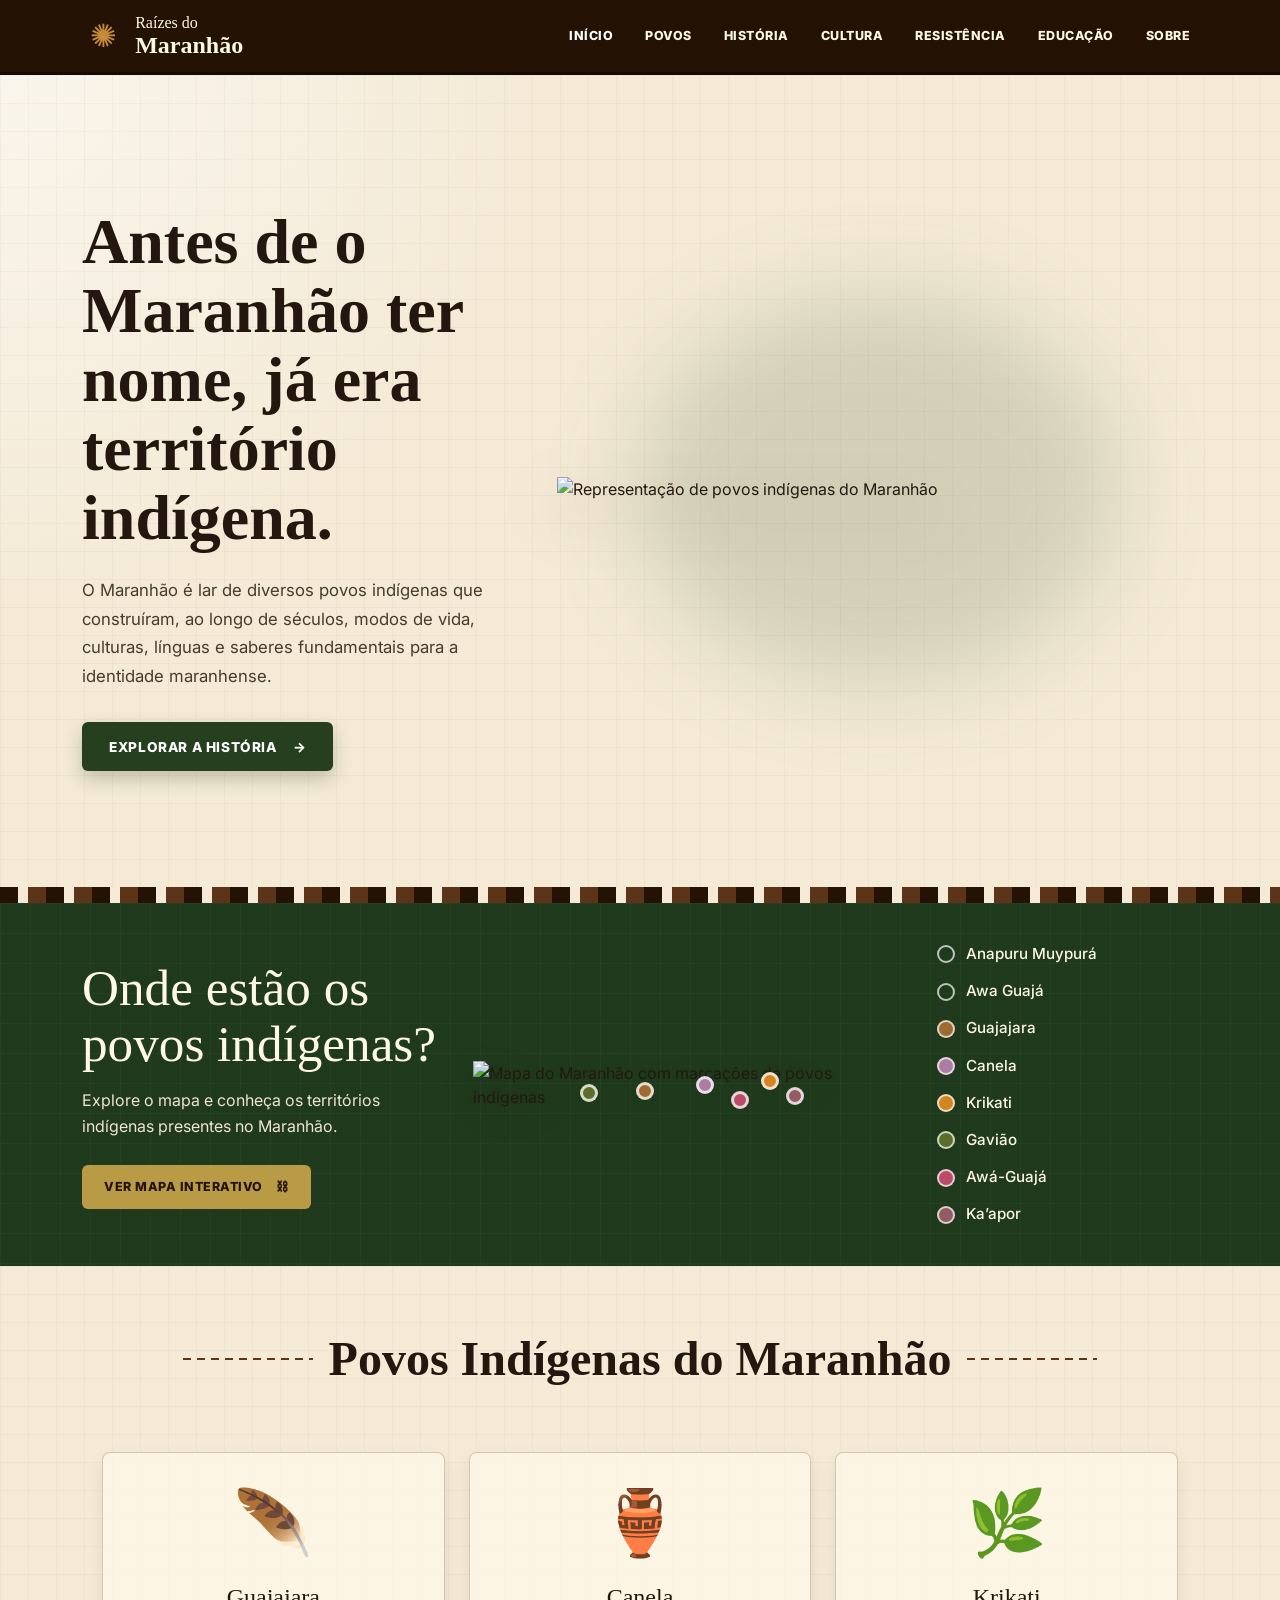
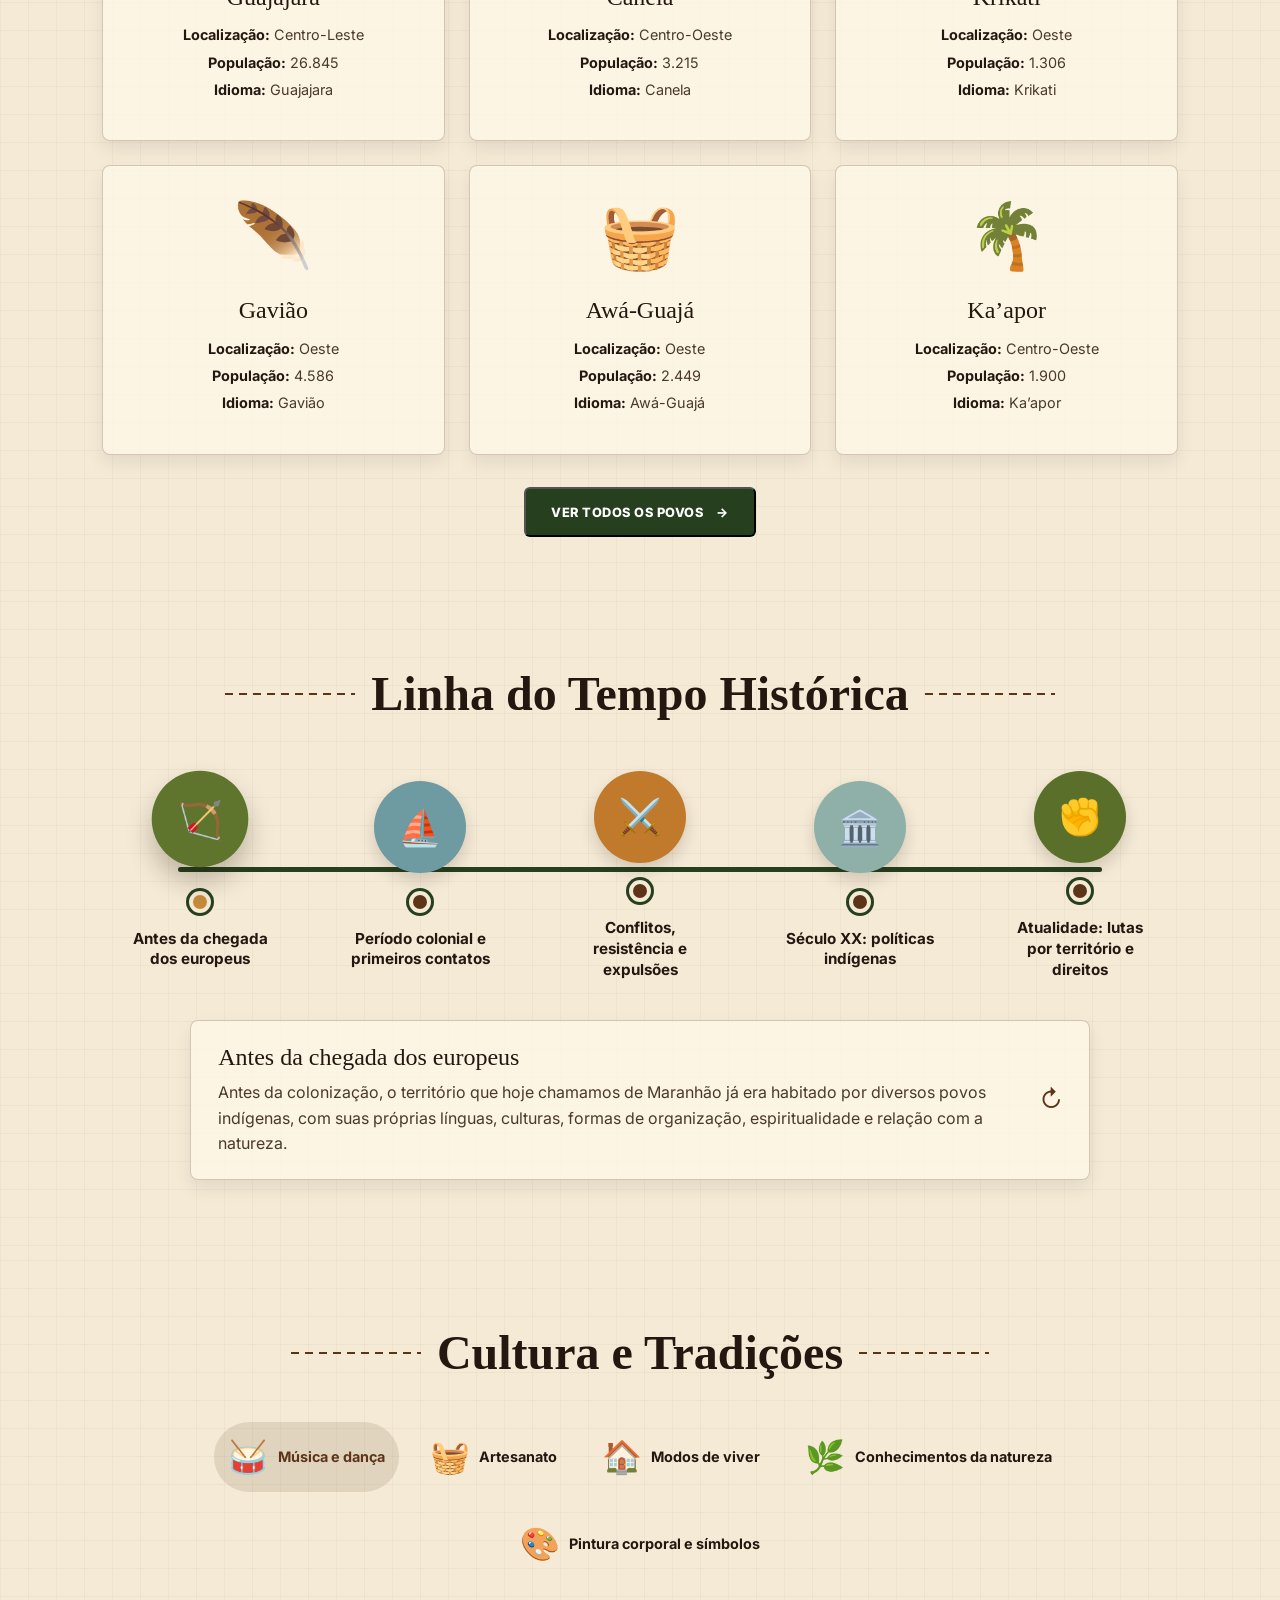
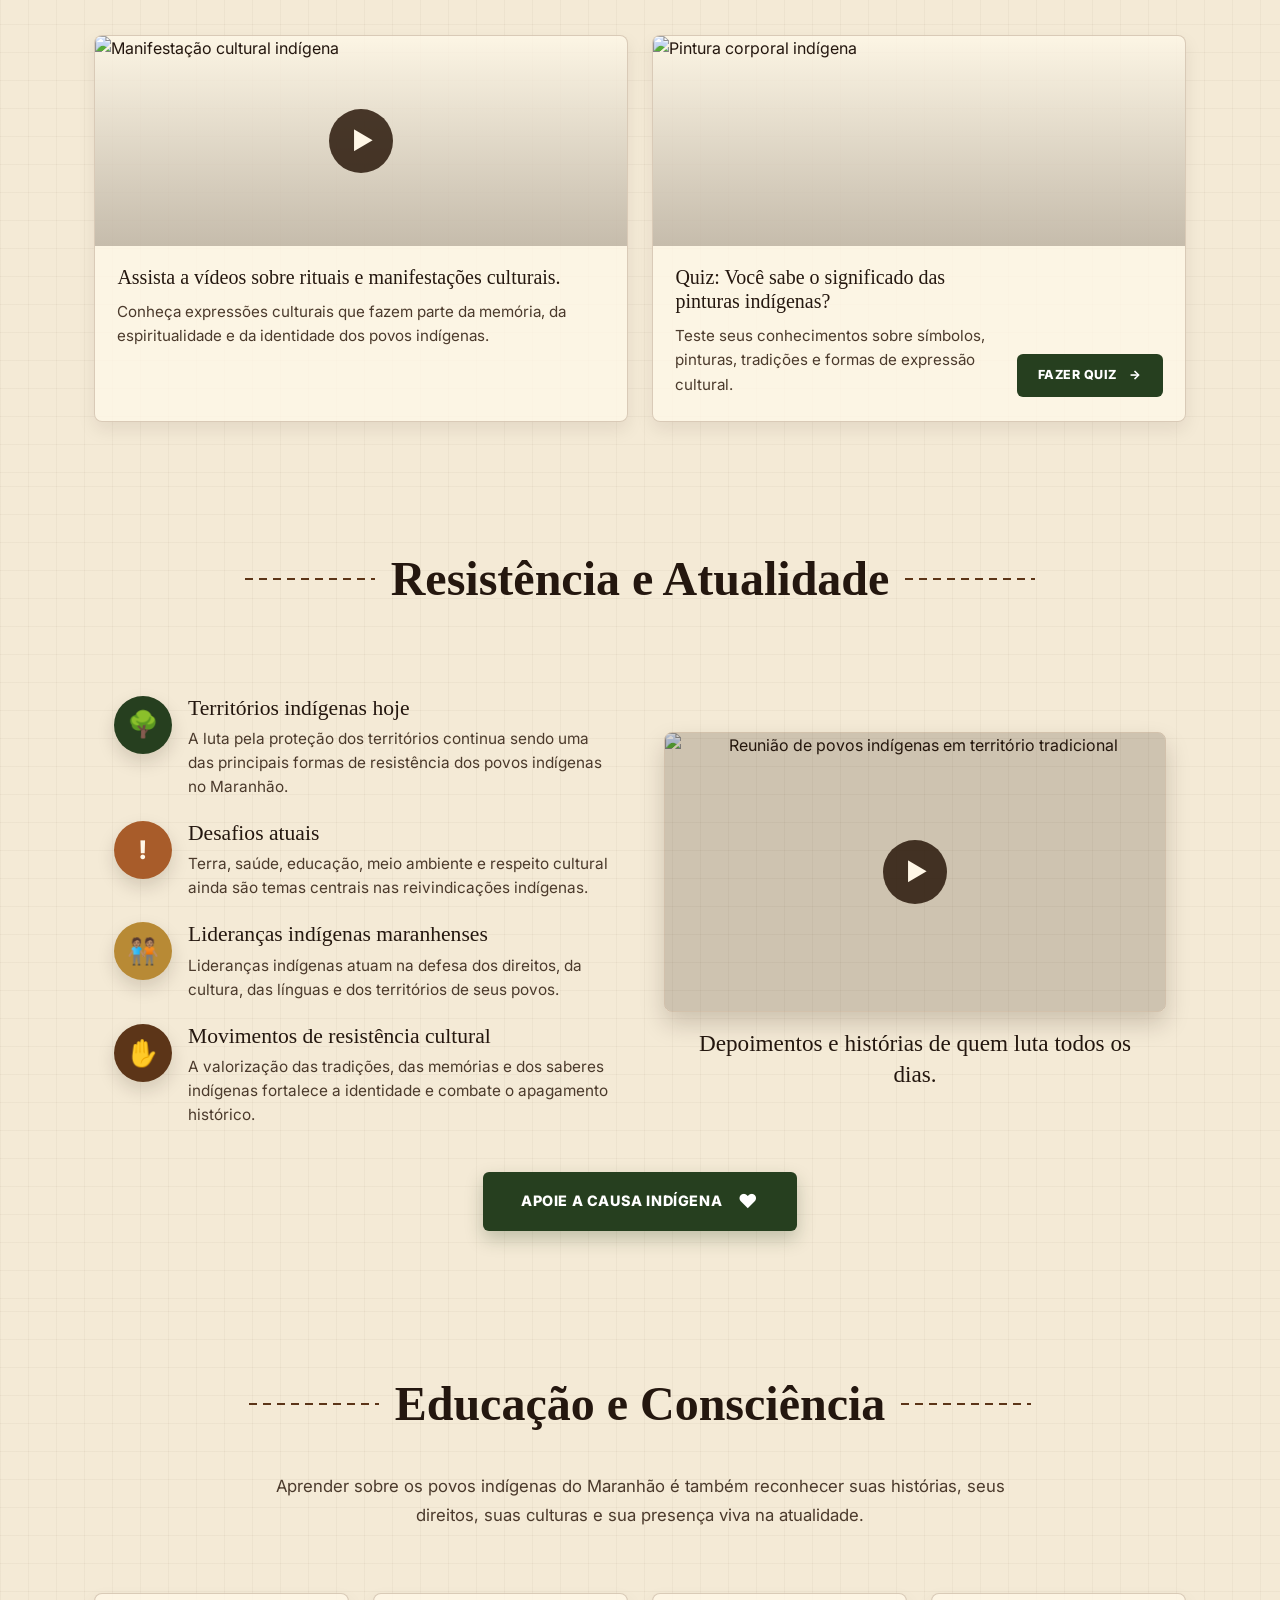
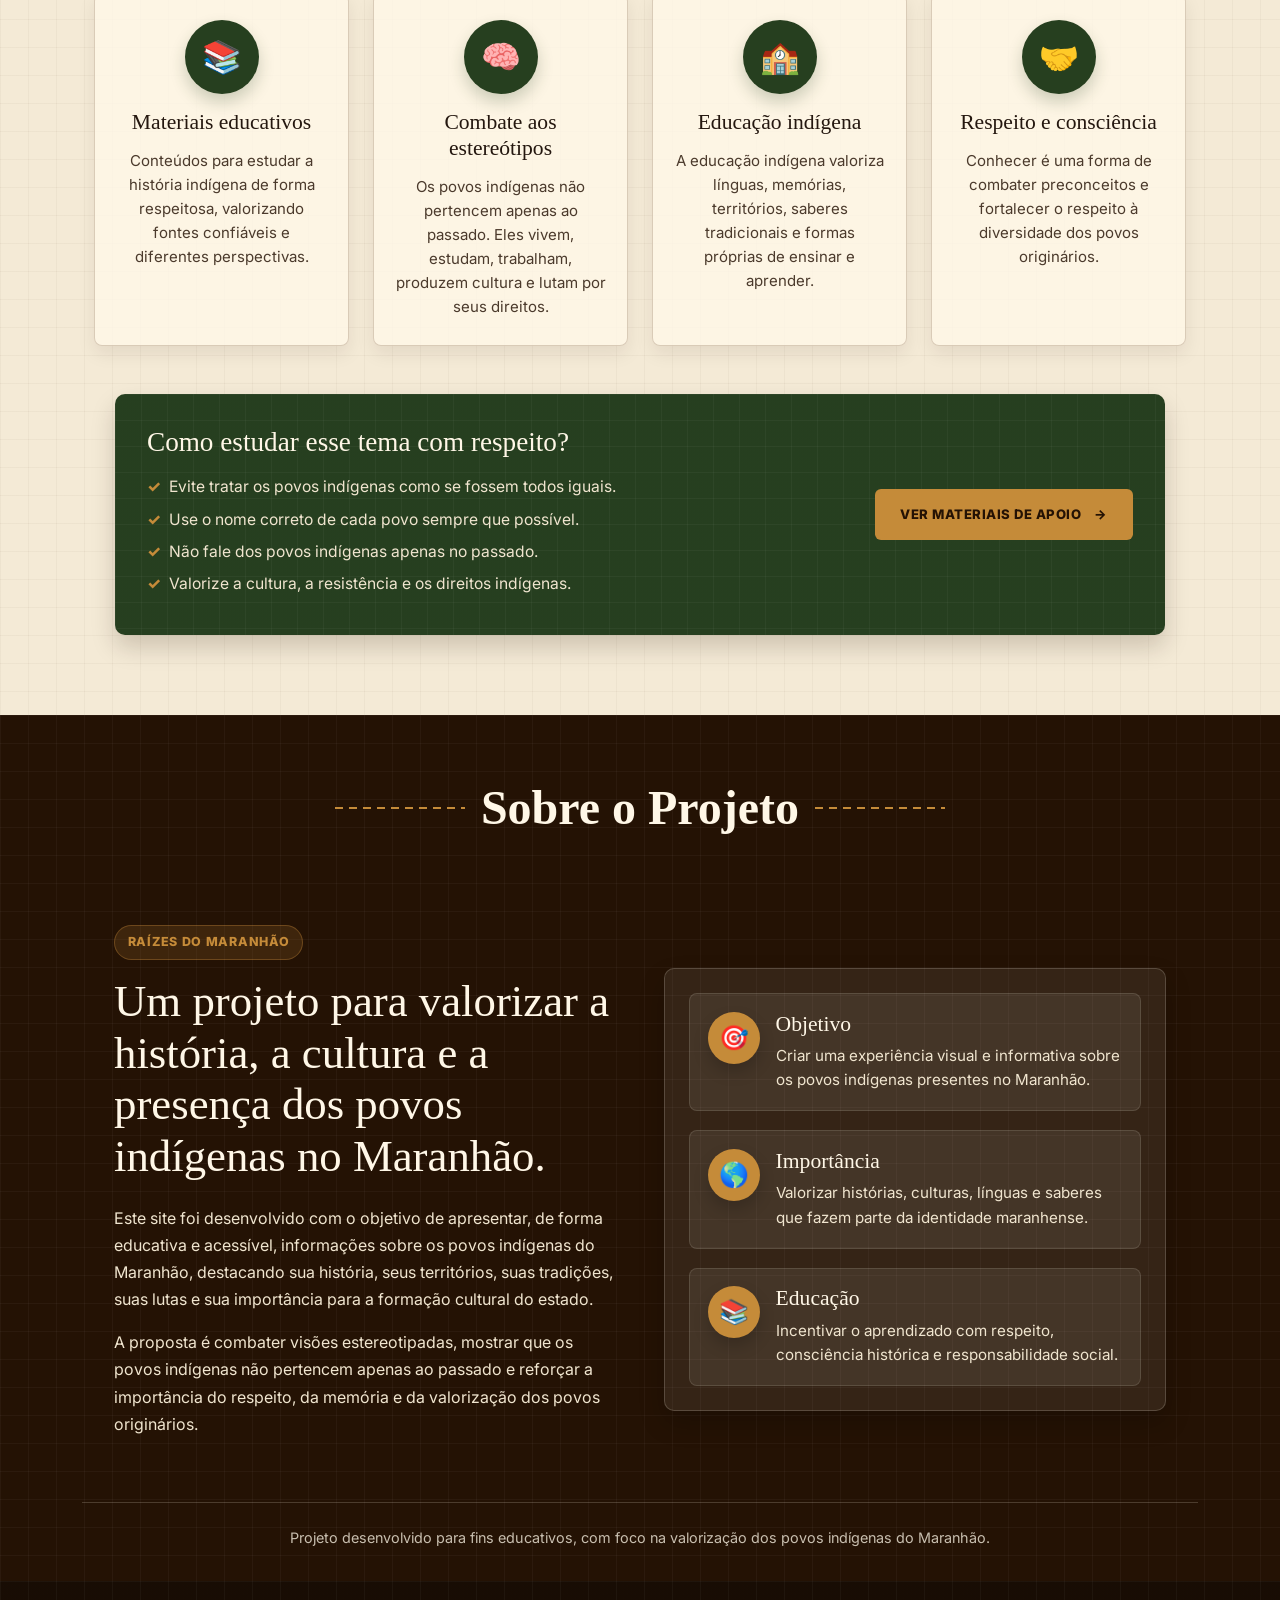
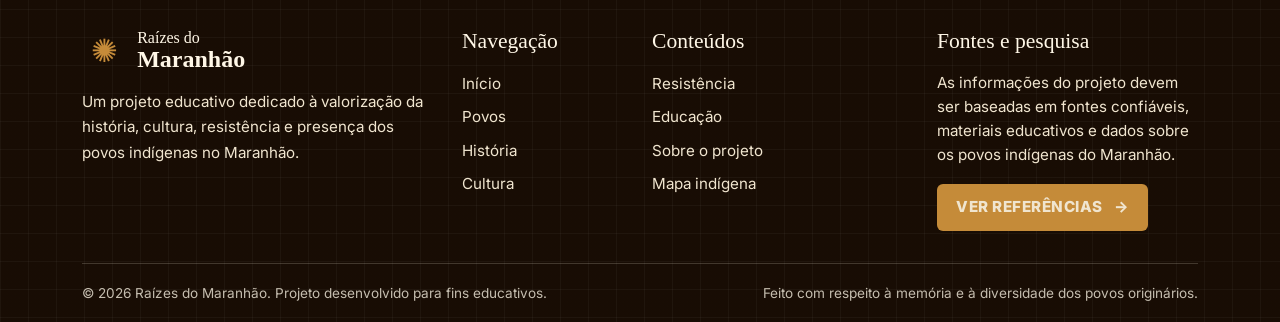
==== index.html @ 916612d3 "Reparo js" ====
<!DOCTYPE html>
<html lang="pt-br">
<head>
    <meta charset="UTF-8">
    <meta name="viewport" content="width=device-width, initial-scale=1.0">
    <title>Raízes do Maranhão</title>

    <!-- Bootstrap -->
    <link href="https://cdn.jsdelivr.net/npm/bootstrap@5.3.3/dist/css/bootstrap.min.css" rel="stylesheet">
    
    <!-- CSS principal -->
    <link rel="stylesheet" href="src/style/style.css">

    <!-- JavaScript -->
    <script type="module" src="src/script/script.js"  defer></script>
</head>
<body>

    <header class="header-site">
        <nav class="navbar navbar-expand-lg navbar-dark">
            <div class="container">

                <a class="navbar-brand logo-area" href="#">
                    <div class="logo-icon">✺</div>

                    <div class="logo-text">
                        <span>Raízes do</span>
                        <strong>Maranhão</strong>
                    </div>
                </a>

                <button 
                    class="navbar-toggler" 
                    type="button" 
                    data-bs-toggle="collapse" 
                    data-bs-target="#navbarNav"
                    aria-controls="navbarNav" 
                    aria-expanded="false" 
                    aria-label="Abrir menu"
                >
                    <span class="navbar-toggler-icon"></span>
                </button>

                <div class="collapse navbar-collapse" id="navbarNav">
                    <ul class="navbar-nav ms-auto gap-lg-3">
                        <li class="nav-item">
                            <a class="nav-link active" href="#">Início</a>
                        </li>

                        <li class="nav-item">
                            <a class="nav-link" href="#povos">Povos</a>
                        </li>

                        <li class="nav-item">
                            <a class="nav-link" href="#historia">História</a>
                        </li>

                        <li class="nav-item">
                            <a class="nav-link" href="#cultura">Cultura</a>
                        </li>

                        <li class="nav-item">
                            <a class="nav-link" href="#resistencia">Resistência</a>
                        </li>

                        <li class="nav-item">
                            <a class="nav-link" href="#educacao">Educação</a>
                        </li>

                        <li class="nav-item">
                            <a class="nav-link" href="#sobre">Sobre</a>
                        </li>
                    </ul>
                </div>
            </div>
        </nav>
    </header>

    <main class="main-inicial">
        <section class="hero">
            <div class="container">
                <div class="row align-items-center hero-content">

                    <div class="col-lg-5">
                        <div class="hero-text">
                            <h1>
                                Antes de o Maranhão ter nome,
                                já era território indígena.
                            </h1>

                            <p>
                                O Maranhão é lar de diversos povos indígenas que construíram,
                                ao longo de séculos, modos de vida, culturas, línguas e saberes
                                fundamentais para a identidade maranhense.
                            </p>

                            <a href="#" class="btn-main">
                                Explorar a história
                                <span>→</span>
                            </a>
                        </div>
                    </div>

                    <div class="col-lg-7">
                        <div class="hero-image">
                            <img src="src/assets/img/hero-indigenas.png" alt="Representação de povos indígenas do Maranhão">
                        </div>
                    </div>

                </div>
            </div>
        </section>
    </main>

    <section class="mapa-section">
    <div class="container">
        <div class="row align-items-center mapa-content">

            <div class="col-lg-4">
                <div class="mapa-text">
                    <h2>Onde estão os povos indígenas?</h2>

                    <p>
                        Explore o mapa e conheça os territórios indígenas
                        presentes no Maranhão.
                    </p>

                    <a href="#" class="btn-mapa">
                        Ver mapa interativo
                        <span>⛓</span>
                    </a>
                </div>
            </div>

            <div class="col-lg-5">
                <div class="mapa-area">

                    <img 
                        src="src/assets/images/DSC00362 (Large).JPG" 
                        alt="Mapa do Maranhão com marcações de povos indígenas"
                        class="mapa-img"
                    >

                    <button class="map-marker marker-guajajara" aria-label="Guajajara"></button>
                    <button class="map-marker marker-canela" aria-label="Canela"></button>
                    <button class="map-marker marker-krikati" aria-label="Krikati"></button>
                    <button class="map-marker marker-gaviao" aria-label="Gavião"></button>
                    <button class="map-marker marker-awa" aria-label="Awá-Guajá"></button>
                    <button class="map-marker marker-kaapor" aria-label="Ka'apor"></button>

                </div>
            </div>

            <div class="col-lg-3">
                <ul class="mapa-legenda">
                    <li>
                        <span class="legenda-cor muypura"></span>
                        Anapuru Muypurá
                    </li>

                    <li>
                        <span class="legenda-cor guaja"></span>
                        Awa Guajá
                    </li>

                    <li>
                        <span class="legenda-cor guajajara"></span>
                        Guajajara
                    </li>

                    <li>
                        <span class="legenda-cor canela"></span>
                        Canela
                    </li>

                    <li>
                        <span class="legenda-cor krikati"></span>
                        Krikati
                    </li>

                    <li>
                        <span class="legenda-cor gaviao"></span>
                        Gavião
                    </li>

                    <li>
                        <span class="legenda-cor awa"></span>
                        Awá-Guajá
                    </li>

                    <li>
                        <span class="legenda-cor kaapor"></span>
                        Ka’apor
                    </li>
                </ul>
            </div>

        </div>
    </div>
</section>
<section class="povos-section" id="povos">
    <div class="container">

        <div class="section-title">
            <span></span>
            <h2>Povos Indígenas do Maranhão</h2>
            <span></span>
        </div>

        <div class="row g-4 povos-grid">

            <div class="col-md-6 col-lg-4">
                <article class="povo-card">
                    <div class="povo-img">
                        🪶
                    </div>

                    <h3>Guajajara</h3>

                    <ul>
                        <li><strong>Localização:</strong> Centro-Leste</li>
                        <li><strong>População:</strong> 26.845</li>
                        <li><strong>Idioma:</strong> Guajajara</li>
                    </ul>
                </article>
            </div>

            <div class="col-md-6 col-lg-4">
                <article class="povo-card">
                    <div class="povo-img">
                        🏺
                    </div>

                    <h3>Canela</h3>

                    <ul>
                        <li><strong>Localização:</strong> Centro-Oeste</li>
                        <li><strong>População:</strong> 3.215</li>
                        <li><strong>Idioma:</strong> Canela</li>
                    </ul>
                </article>
            </div>

            <div class="col-md-6 col-lg-4">
                <article class="povo-card">
                    <div class="povo-img">
                        🌿
                    </div>

                    <h3>Krikati</h3>

                    <ul>
                        <li><strong>Localização:</strong> Oeste</li>
                        <li><strong>População:</strong> 1.306</li>
                        <li><strong>Idioma:</strong> Krikati</li>
                    </ul>
                </article>
            </div>

            <div class="col-md-6 col-lg-4">
                <article class="povo-card">
                    <div class="povo-img">
                        🪶
                    </div>

                    <h3>Gavião</h3>

                    <ul>
                        <li><strong>Localização:</strong> Oeste</li>
                        <li><strong>População:</strong> 4.586</li>
                        <li><strong>Idioma:</strong> Gavião</li>
                    </ul>
                </article>
            </div>

            <div class="col-md-6 col-lg-4">
                <article class="povo-card">
                    <div class="povo-img">
                        🧺
                    </div>

                    <h3>Awá-Guajá</h3>

                    <ul>
                        <li><strong>Localização:</strong> Oeste</li>
                        <li><strong>População:</strong> 2.449</li>
                        <li><strong>Idioma:</strong> Awá-Guajá</li>
                    </ul>
                </article>
            </div>

            <div class="col-md-6 col-lg-4">
                <article class="povo-card">
                    <div class="povo-img">
                        🌴
                    </div>

                    <h3>Ka’apor</h3>

                    <ul>
                        <li><strong>Localização:</strong> Centro-Oeste</li>
                        <li><strong>População:</strong> 1.900</li>
                        <li><strong>Idioma:</strong> Ka’apor</li>
                    </ul>
                </article>
            </div>
            <!-- Serão ativados atravez de um botão -->
            <div class="col-md-6 col-lg-4 ativacao">
                <article class="povo-card">
                    <div class="povo-img">
                        🌴
                    </div>

                    <h3>Ka’apor</h3>

                    <ul>
                        <li><strong>Localização:</strong> Centro-Oeste</li>
                        <li><strong>População:</strong> 1.900</li>
                        <li><strong>Idioma:</strong> Ka’apor</li>
                    </ul>
                </article>
            </div>
            <div class="col-md-6 col-lg-4 ativacao">
                <article class="povo-card">
                    <div class="povo-img">
                        🌴
                    </div>

                    <h3>Ka’apor</h3>

                    <ul>
                        <li><strong>Localização:</strong> Centro-Oeste</li>
                        <li><strong>População:</strong> 1.900</li>
                        <li><strong>Idioma:</strong> Ka’apor</li>
                    </ul>
                </article>
            </div>
            <div class="col-md-6 col-lg-4 ativacao">
                <article class="povo-card">
                    <div class="povo-img">
                        🌴
                    </div>

                    <h3>Ka’apor</h3>

                    <ul>
                        <li><strong>Localização:</strong> Centro-Oeste</li>
                        <li><strong>População:</strong> 1.900</li>
                        <li><strong>Idioma:</strong> Ka’apor</li>
                    </ul>
                </article>
            </div>
            <div class="col-md-6 col-lg-4 ativacao">
                <article class="povo-card">
                    <div class="povo-img">
                        🌴
                    </div>

                    <h3>Ka’apor</h3>

                    <ul>
                        <li><strong>Localização:</strong> Centro-Oeste</li>
                        <li><strong>População:</strong> 1.900</li>
                        <li><strong>Idioma:</strong> Ka’apor</li>
                    </ul>
                </article>
            </div>
            <div class="col-md-6 col-lg-4 ativacao">
                <article class="povo-card">
                    <div class="povo-img">
                        🌴
                    </div>

                    <h3>Ka’apor</h3>

                    <ul>
                        <li><strong>Localização:</strong> Centro-Oeste</li>
                        <li><strong>População:</strong> 1.900</li>
                        <li><strong>Idioma:</strong> Ka’apor</li>
                    </ul>
                </article>
            </div>
            <div class="col-md-6 col-lg-4 ativacao">
                <article class="povo-card">
                    <div class="povo-img">
                        🌴
                    </div>

                    <h3>Ka’apor</h3>

                    <ul>
                        <li><strong>Localização:</strong> Centro-Oeste</li>
                        <li><strong>População:</strong> 1.900</li>
                        <li><strong>Idioma:</strong> Ka’apor</li>
                    </ul>
                </article>
            </div>
            <div class="col-md-6 col-lg-4 ativacao">
                <article class="povo-card">
                    <div class="povo-img">
                        🌴
                    </div>

                    <h3>Ka’apor</h3>

                    <ul>
                        <li><strong>Localização:</strong> Centro-Oeste</li>
                        <li><strong>População:</strong> 1.900</li>
                        <li><strong>Idioma:</strong> Ka’apor</li>
                    </ul>
                </article>
            </div>

        </div>

        <div class="povos-button-area">
            <button type="submit" class="btn-ver-povos" id="btn-viewAll">
                <span id="btn_text">Ver todos os povos</span>
                <span>→</span>
            </button>
        </div>

    </div>
</section>
<section class="timeline-section" id="historia">
    <div class="container">

        <div class="section-title">
            <span></span>
            <h2>Linha do Tempo Histórica</h2>
            <span></span>
        </div>

        <div class="timeline">

            <button 
                class="timeline-item active"
                data-title="Antes da chegada dos europeus"
                data-text="Antes da colonização, o território que hoje chamamos de Maranhão já era habitado por diversos povos indígenas, com suas próprias línguas, culturas, formas de organização, espiritualidade e relação com a natureza."
            >
                <div class="timeline-icon">🏹</div>
                <div class="timeline-point"></div>
                <p>Antes da chegada dos europeus</p>
            </button>

            <button 
                class="timeline-item"
                data-title="Período colonial e primeiros contatos"
                data-text="Com a chegada dos europeus, os povos indígenas passaram a enfrentar conflitos, exploração, tentativas de catequização e mudanças forçadas em seus modos de vida."
            >
                <div class="timeline-icon">⛵</div>
                <div class="timeline-point"></div>
                <p>Período colonial e primeiros contatos</p>
            </button>

            <button 
                class="timeline-item"
                data-title="Conflitos, resistência e expulsões"
                data-text="Durante o avanço da colonização, muitos povos indígenas resistiram à perda de seus territórios, à violência e às tentativas de apagamento cultural."
            >
                <div class="timeline-icon">⚔️</div>
                <div class="timeline-point"></div>
                <p>Conflitos, resistência e expulsões</p>
            </button>

            <button 
                class="timeline-item"
                data-title="Século XX: políticas indígenas"
                data-text="No século XX, surgiram políticas voltadas aos povos indígenas, mas muitas delas ainda tinham uma visão de controle e integração forçada, sem respeitar totalmente a autonomia indígena."
            >
                <div class="timeline-icon">🏛️</div>
                <div class="timeline-point"></div>
                <p>Século XX: políticas indígenas</p>
            </button>

            <button 
                class="timeline-item"
                data-title="Atualidade: lutas por território e direitos"
                data-text="Atualmente, os povos indígenas do Maranhão continuam lutando pela demarcação de terras, preservação de suas culturas, proteção ambiental, educação diferenciada e respeito aos seus direitos."
            >
                <div class="timeline-icon">✊</div>
                <div class="timeline-point"></div>
                <p>Atualidade: lutas por território e direitos</p>
            </button>

        </div>

        <div class="timeline-info">
            <div>
                <h3 id="timelineTitle">Antes da chegada dos europeus</h3>
                <p id="timelineText">
                    Antes da colonização, o território que hoje chamamos de Maranhão já era habitado por diversos povos indígenas, com suas próprias línguas, culturas, formas de organização, espiritualidade e relação com a natureza.
                </p>
            </div>

            <span class="timeline-refresh">↻</span>
        </div>

    </div>
</section>
<section class="cultura-section" id="cultura">
    <div class="container">

        <div class="section-title">
            <span></span>
            <h2>Cultura e Tradições</h2>
            <span></span>
        </div>

        <div class="cultura-menu">

            <button class="cultura-item active">
                <span>🥁</span>
                Música e dança
            </button>

            <button class="cultura-item">
                <span>🧺</span>
                Artesanato
            </button>

            <button class="cultura-item">
                <span>🏠</span>
                Modos de viver
            </button>

            <button class="cultura-item">
                <span>🌿</span>
                Conhecimentos da natureza
            </button>

            <button class="cultura-item">
                <span>🎨</span>
                Pintura corporal e símbolos
            </button>

        </div>

        <div class="row g-4 cultura-content">

            <div class="col-lg-6">
                <article class="cultura-card cultura-video-card">

                    <div class="cultura-img">
                        <img src="src/assets/img/cultura-danca.jpg" alt="Manifestação cultural indígena">

                        <button class="play-button" aria-label="Assistir vídeo">
                            ▶
                        </button>
                    </div>

                    <div class="cultura-card-text">
                        <h3>Assista a vídeos sobre rituais e manifestações culturais.</h3>

                        <p>
                            Conheça expressões culturais que fazem parte da memória,
                            da espiritualidade e da identidade dos povos indígenas.
                        </p>
                    </div>

                </article>
            </div>

            <div class="col-lg-6">
                <article class="cultura-card quiz-card">

                    <div class="cultura-img">
                        <img src="src/assets/img/pintura-corporal.jpg" alt="Pintura corporal indígena">
                    </div>

                    <div class="quiz-content">
                        <div>
                            <h3>Quiz: Você sabe o significado das pinturas indígenas?</h3>

                            <p>
                                Teste seus conhecimentos sobre símbolos, pinturas,
                                tradições e formas de expressão cultural.
                            </p>
                        </div>

                        <a href="#" class="btn-quiz">
                            Fazer quiz
                            <span>→</span>
                        </a>
                    </div>

                </article>
            </div>

        </div>

    </div>
</section>
<section class="resistencia-section" id="resistencia">
    <div class="container">

        <div class="section-title">
            <span></span>
            <h2>Resistência e Atualidade</h2>
            <span></span>
        </div>

        <div class="row align-items-center g-5 resistencia-content">

            <div class="col-lg-6">
                <div class="resistencia-lista">

                    <article class="resistencia-item">
                        <div class="resistencia-icon verde">
                            🌳
                        </div>

                        <div>
                            <h3>Territórios indígenas hoje</h3>
                            <p>
                                A luta pela proteção dos territórios continua sendo uma das principais
                                formas de resistência dos povos indígenas no Maranhão.
                            </p>
                        </div>
                    </article>

                    <article class="resistencia-item">
                        <div class="resistencia-icon laranja">
                            !
                        </div>

                        <div>
                            <h3>Desafios atuais</h3>
                            <p>
                                Terra, saúde, educação, meio ambiente e respeito cultural ainda são
                                temas centrais nas reivindicações indígenas.
                            </p>
                        </div>
                    </article>

                    <article class="resistencia-item">
                        <div class="resistencia-icon dourado">
                            🧑🏽‍🤝‍🧑🏽
                        </div>

                        <div>
                            <h3>Lideranças indígenas maranhenses</h3>
                            <p>
                                Lideranças indígenas atuam na defesa dos direitos, da cultura,
                                das línguas e dos territórios de seus povos.
                            </p>
                        </div>
                    </article>

                    <article class="resistencia-item">
                        <div class="resistencia-icon marrom">
                            ✋
                        </div>

                        <div>
                            <h3>Movimentos de resistência cultural</h3>
                            <p>
                                A valorização das tradições, das memórias e dos saberes indígenas
                                fortalece a identidade e combate o apagamento histórico.
                            </p>
                        </div>
                    </article>

                </div>
            </div>

            <div class="col-lg-6">
                <div class="resistencia-video">

                    <div class="resistencia-img">
                        <img 
                            src="src/assets/img/resistencia-indigena.jpg" 
                            alt="Reunião de povos indígenas em território tradicional"
                        >

                        <button class="play-button resistencia-play" aria-label="Assistir depoimento">
                            ▶
                        </button>
                    </div>

                    <h3>
                        Depoimentos e histórias de quem luta todos os dias.
                    </h3>

                </div>
            </div>

        </div>

        <div class="resistencia-button-area">
            <a href="#" class="btn-apoio">
                Apoie a causa indígena
                <span>♥</span>
            </a>
        </div>

    </div>
</section>
<section class="educacao-section" id="educacao">
    <div class="container">

        <div class="section-title">
            <span></span>
            <h2>Educação e Consciência</h2>
            <span></span>
        </div>

        <div class="educacao-intro">
            <p>
                Aprender sobre os povos indígenas do Maranhão é também reconhecer
                suas histórias, seus direitos, suas culturas e sua presença viva na atualidade.
            </p>
        </div>

        <div class="row g-4 educacao-grid">

            <div class="col-md-6 col-lg-3">
                <article class="educacao-card">
                    <div class="educacao-icon">
                        📚
                    </div>

                    <h3>Materiais educativos</h3>

                    <p>
                        Conteúdos para estudar a história indígena de forma respeitosa,
                        valorizando fontes confiáveis e diferentes perspectivas.
                    </p>
                </article>
            </div>

            <div class="col-md-6 col-lg-3">
                <article class="educacao-card">
                    <div class="educacao-icon">
                        🧠
                    </div>

                    <h3>Combate aos estereótipos</h3>

                    <p>
                        Os povos indígenas não pertencem apenas ao passado. Eles vivem,
                        estudam, trabalham, produzem cultura e lutam por seus direitos.
                    </p>
                </article>
            </div>

            <div class="col-md-6 col-lg-3">
                <article class="educacao-card">
                    <div class="educacao-icon">
                        🏫
                    </div>

                    <h3>Educação indígena</h3>

                    <p>
                        A educação indígena valoriza línguas, memórias, territórios,
                        saberes tradicionais e formas próprias de ensinar e aprender.
                    </p>
                </article>
            </div>

            <div class="col-md-6 col-lg-3">
                <article class="educacao-card">
                    <div class="educacao-icon">
                        🤝
                    </div>

                    <h3>Respeito e consciência</h3>

                    <p>
                        Conhecer é uma forma de combater preconceitos e fortalecer
                        o respeito à diversidade dos povos originários.
                    </p>
                </article>
            </div>

        </div>

        <div class="educacao-box">

            <div class="educacao-box-text">
                <h3>Como estudar esse tema com respeito?</h3>

                <ul>
                    <li>Evite tratar os povos indígenas como se fossem todos iguais.</li>
                    <li>Use o nome correto de cada povo sempre que possível.</li>
                    <li>Não fale dos povos indígenas apenas no passado.</li>
                    <li>Valorize a cultura, a resistência e os direitos indígenas.</li>
                </ul>
            </div>

            <div class="educacao-box-action">
                <a href="#" class="btn-educacao">
                    Ver materiais de apoio
                    <span>→</span>
                </a>
            </div>

        </div>

    </div>
</section>
<section class="sobre-section" id="sobre">
    <div class="container">

        <div class="section-title">
            <span></span>
            <h2>Sobre o Projeto</h2>
            <span></span>
        </div>

        <div class="row align-items-center g-5 sobre-content">

            <div class="col-lg-6">
                <div class="sobre-text">
                    <span class="sobre-tag">Raízes do Maranhão</span>

                    <h3>
                        Um projeto para valorizar a história, a cultura e a presença
                        dos povos indígenas no Maranhão.
                    </h3>

                    <p>
                        Este site foi desenvolvido com o objetivo de apresentar, de forma
                        educativa e acessível, informações sobre os povos indígenas do Maranhão,
                        destacando sua história, seus territórios, suas tradições, suas lutas
                        e sua importância para a formação cultural do estado.
                    </p>

                    <p>
                        A proposta é combater visões estereotipadas, mostrar que os povos
                        indígenas não pertencem apenas ao passado e reforçar a importância
                        do respeito, da memória e da valorização dos povos originários.
                    </p>
                </div>
            </div>

            <div class="col-lg-6">
                <div class="sobre-box">

                    <article class="sobre-item">
                        <div class="sobre-icon">🎯</div>

                        <div>
                            <h4>Objetivo</h4>
                            <p>
                                Criar uma experiência visual e informativa sobre os povos
                                indígenas presentes no Maranhão.
                            </p>
                        </div>
                    </article>

                    <article class="sobre-item">
                        <div class="sobre-icon">🌎</div>

                        <div>
                            <h4>Importância</h4>
                            <p>
                                Valorizar histórias, culturas, línguas e saberes que fazem parte
                                da identidade maranhense.
                            </p>
                        </div>
                    </article>

                    <article class="sobre-item">
                        <div class="sobre-icon">📚</div>

                        <div>
                            <h4>Educação</h4>
                            <p>
                                Incentivar o aprendizado com respeito, consciência histórica
                                e responsabilidade social.
                            </p>
                        </div>
                    </article>

                </div>
            </div>

        </div>

        <div class="sobre-creditos">
            <p>
                Projeto desenvolvido para fins educativos, com foco na valorização dos povos
                indígenas do Maranhão.
            </p>
        </div>

    </div>
</section>
<footer class="footer-site">
    <div class="container">

        <div class="row g-4 footer-content">

            <div class="col-lg-4 col-md-6">
                <div class="footer-brand">
                    <a href="#" class="footer-logo">
                        <div class="footer-logo-icon">✺</div>

                        <div class="footer-logo-text">
                            <span>Raízes do</span>
                            <strong>Maranhão</strong>
                        </div>
                    </a>

                    <p>
                        Um projeto educativo dedicado à valorização da história,
                        cultura, resistência e presença dos povos indígenas no Maranhão.
                    </p>
                </div>
            </div>

            <div class="col-lg-2 col-md-6">
                <div class="footer-links">
                    <h3>Navegação</h3>

                    <ul>
                        <li><a href="#">Início</a></li>
                        <li><a href="#povos">Povos</a></li>
                        <li><a href="#historia">História</a></li>
                        <li><a href="#cultura">Cultura</a></li>
                    </ul>
                </div>
            </div>

            <div class="col-lg-3 col-md-6">
                <div class="footer-links">
                    <h3>Conteúdos</h3>

                    <ul>
                        <li><a href="#resistencia">Resistência</a></li>
                        <li><a href="#educacao">Educação</a></li>
                        <li><a href="#sobre">Sobre o projeto</a></li>
                        <li><a href="#">Mapa indígena</a></li>
                    </ul>
                </div>
            </div>

            <div class="col-lg-3 col-md-6">
                <div class="footer-links">
                    <h3>Fontes e pesquisa</h3>

                    <p>
                        As informações do projeto devem ser baseadas em fontes confiáveis,
                        materiais educativos e dados sobre os povos indígenas do Maranhão.
                    </p>

                    <a href="#" class="footer-button">
                        Ver referências
                        <span>→</span>
                    </a>
                </div>
            </div>

        </div>

        <div class="footer-bottom">
            <p>
                © 2026 Raízes do Maranhão. Projeto desenvolvido para fins educativos.
            </p>

            <p>
                Feito com respeito à memória e à diversidade dos povos originários.
            </p>
        </div>

    </div>
</footer>
    <!-- Bootstrap JS -->
    <script src="https://cdn.jsdelivr.net/npm/bootstrap@5.3.3/dist/js/bootstrap.bundle.min.js"></script>

</body>
</html>
---- src/style/style.css ----
@import url("./layout/global.css");
@import url("./layout/header.css");
@import url("./layout/main.css");
@import url("./layout/mapa.css");
@import url("./layout/povos.css");
@import url("./layout/timeline.css");
@import url("./layout/cultura.css");
@import url("./layout/resistencia.css");
@import url("./layout/educacao.css");
@import url("./layout/sobre.css");
@import url("./layout/footer.css");
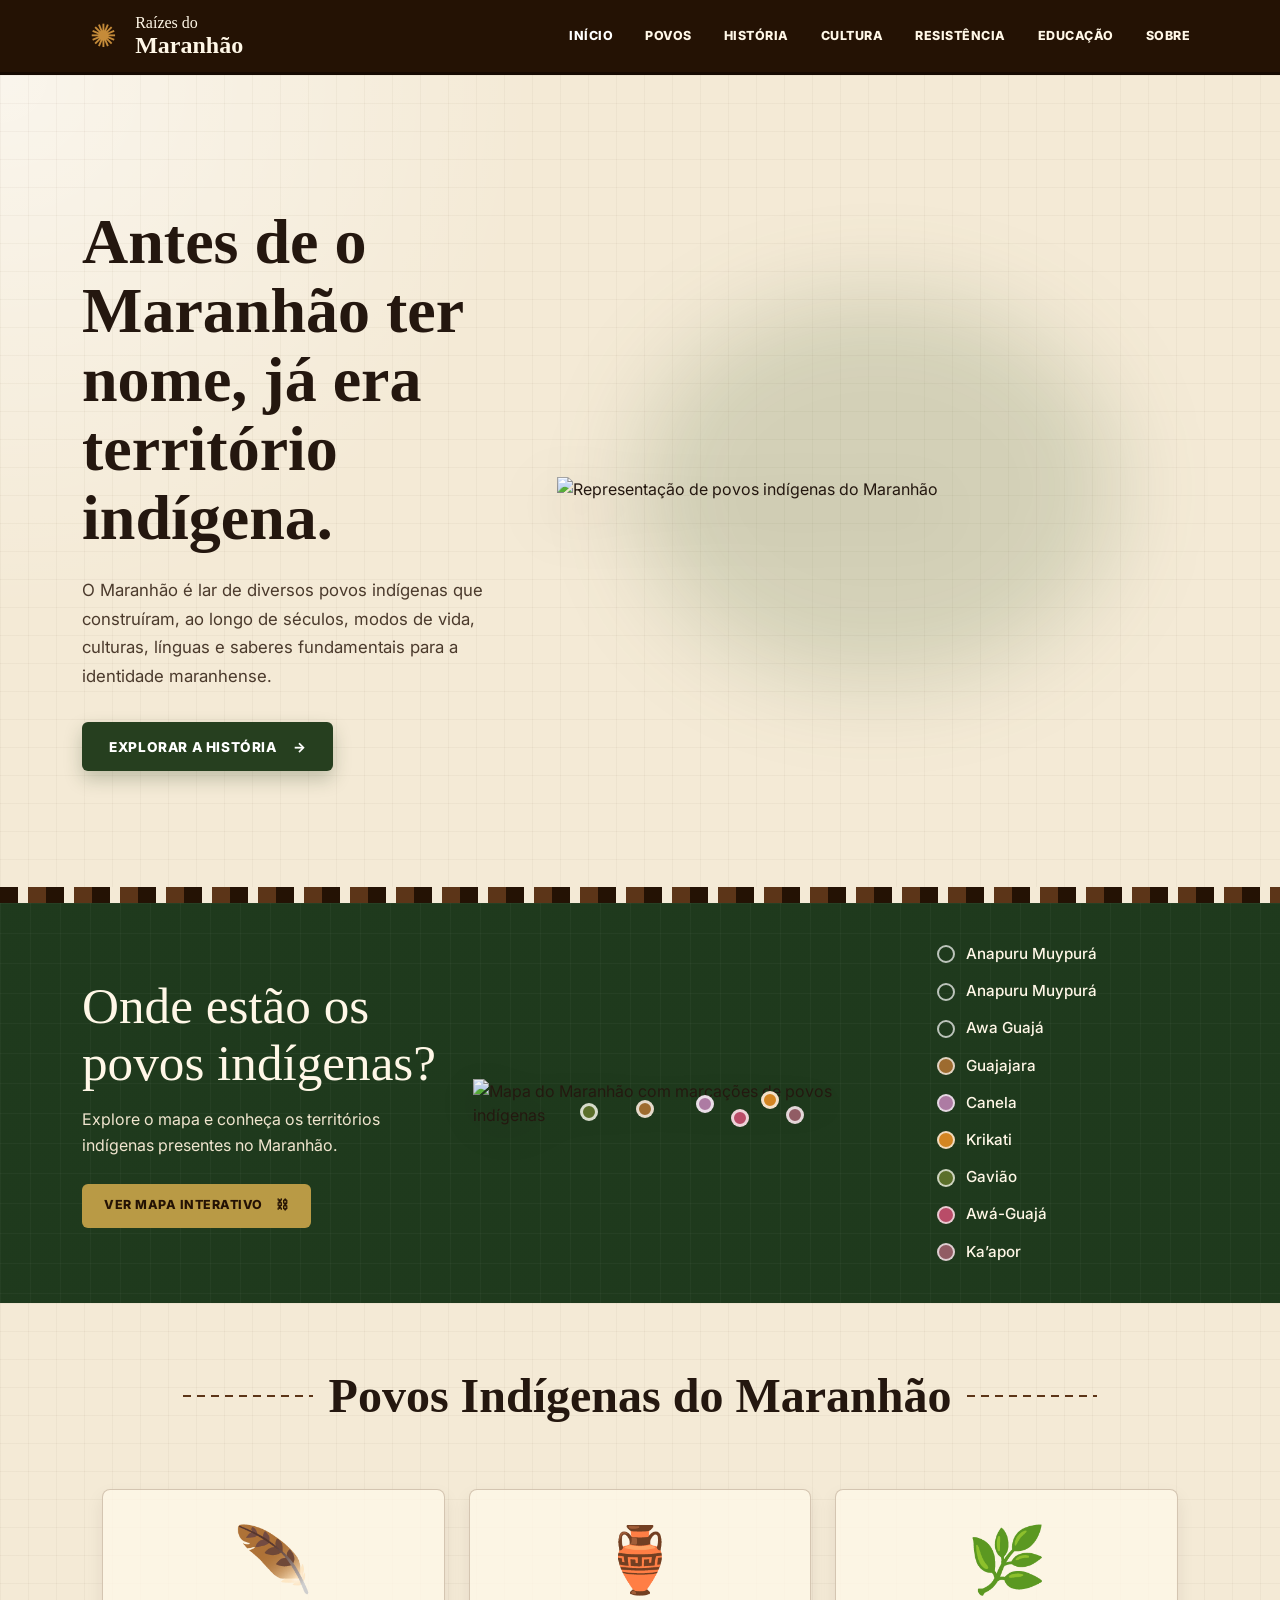
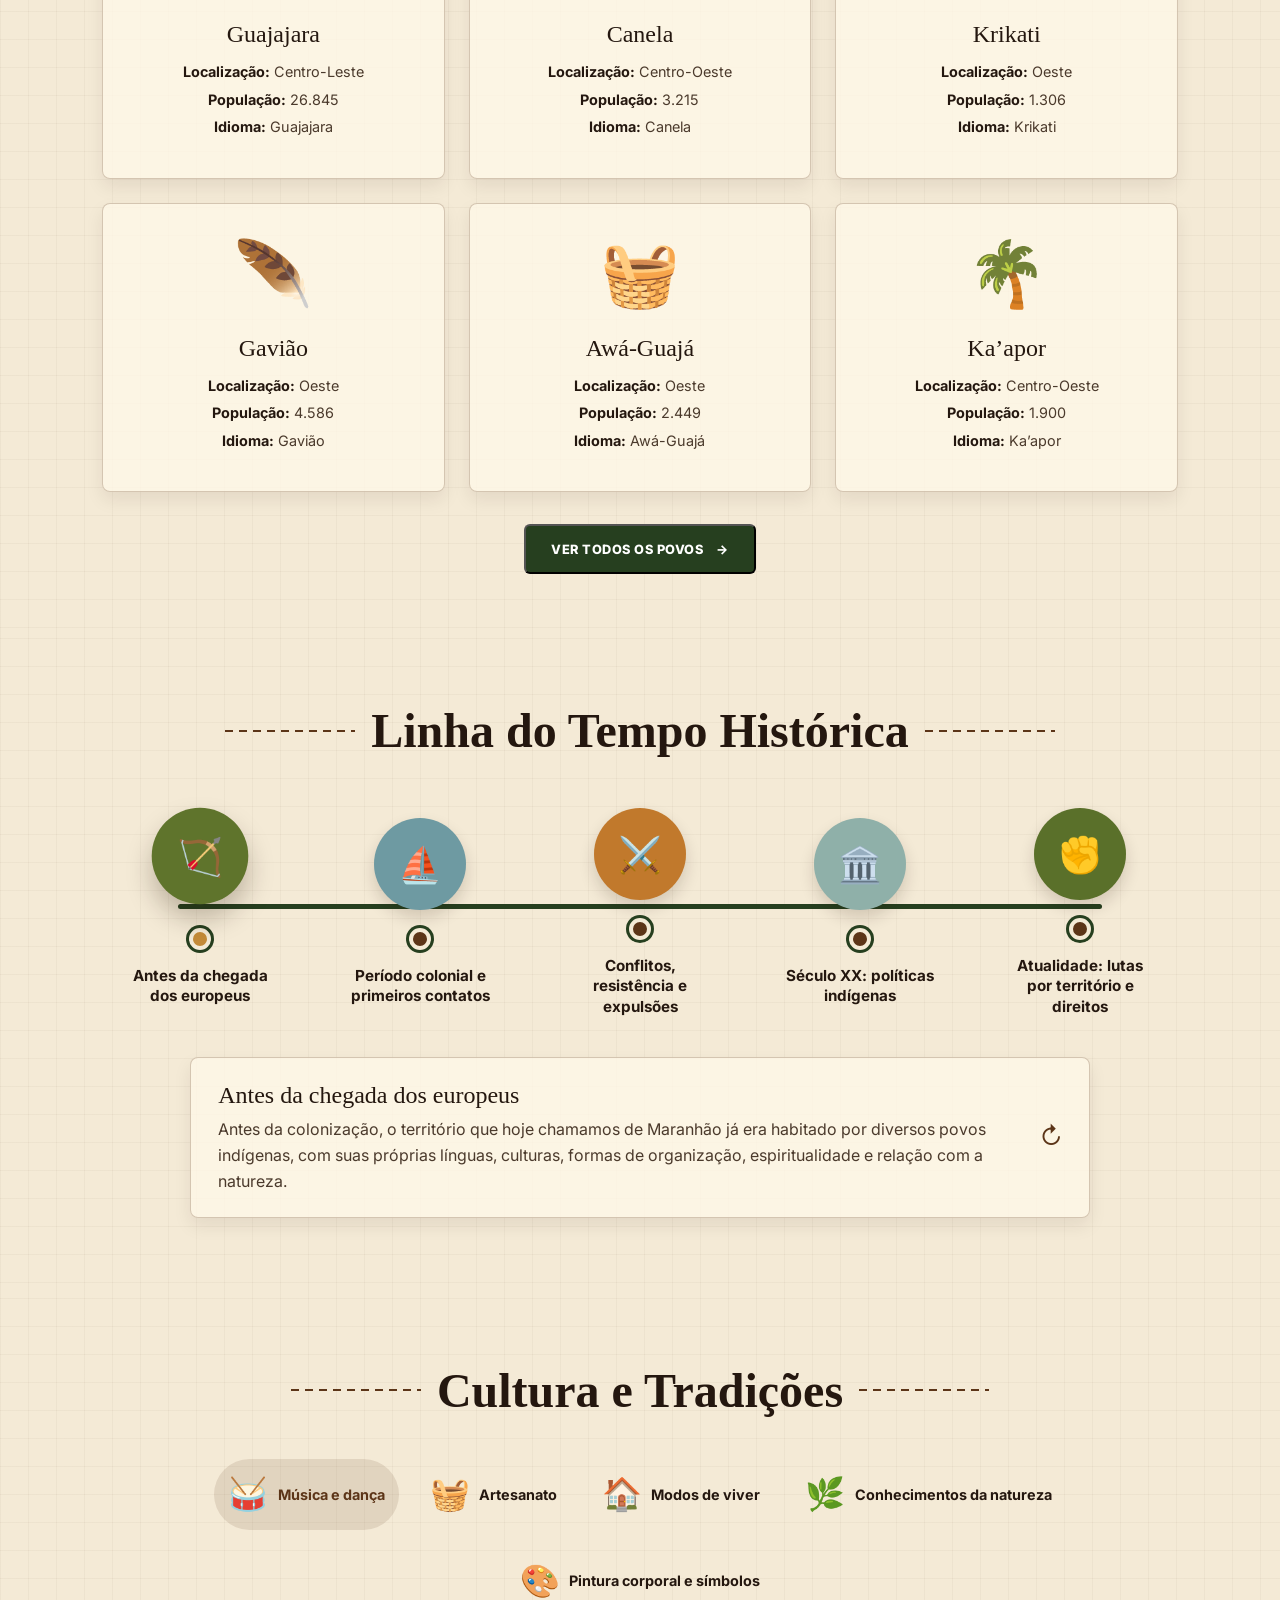
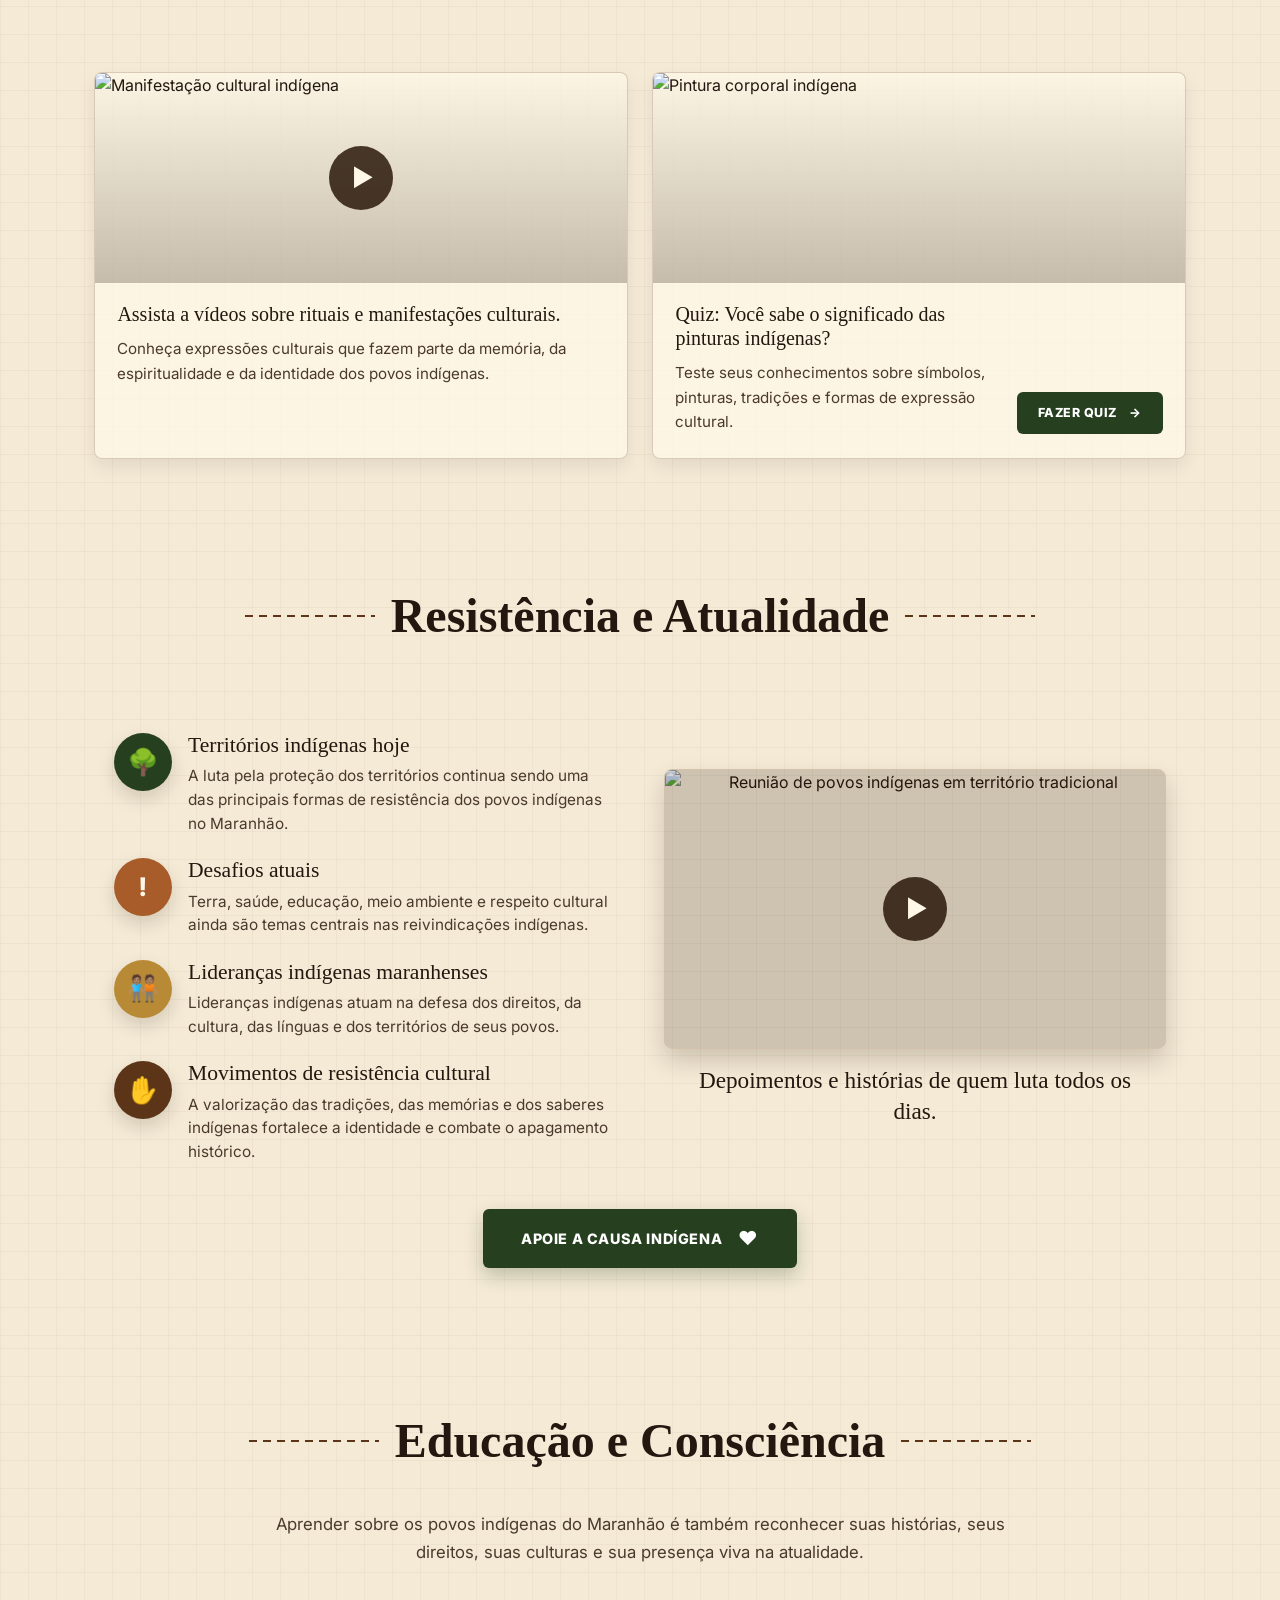
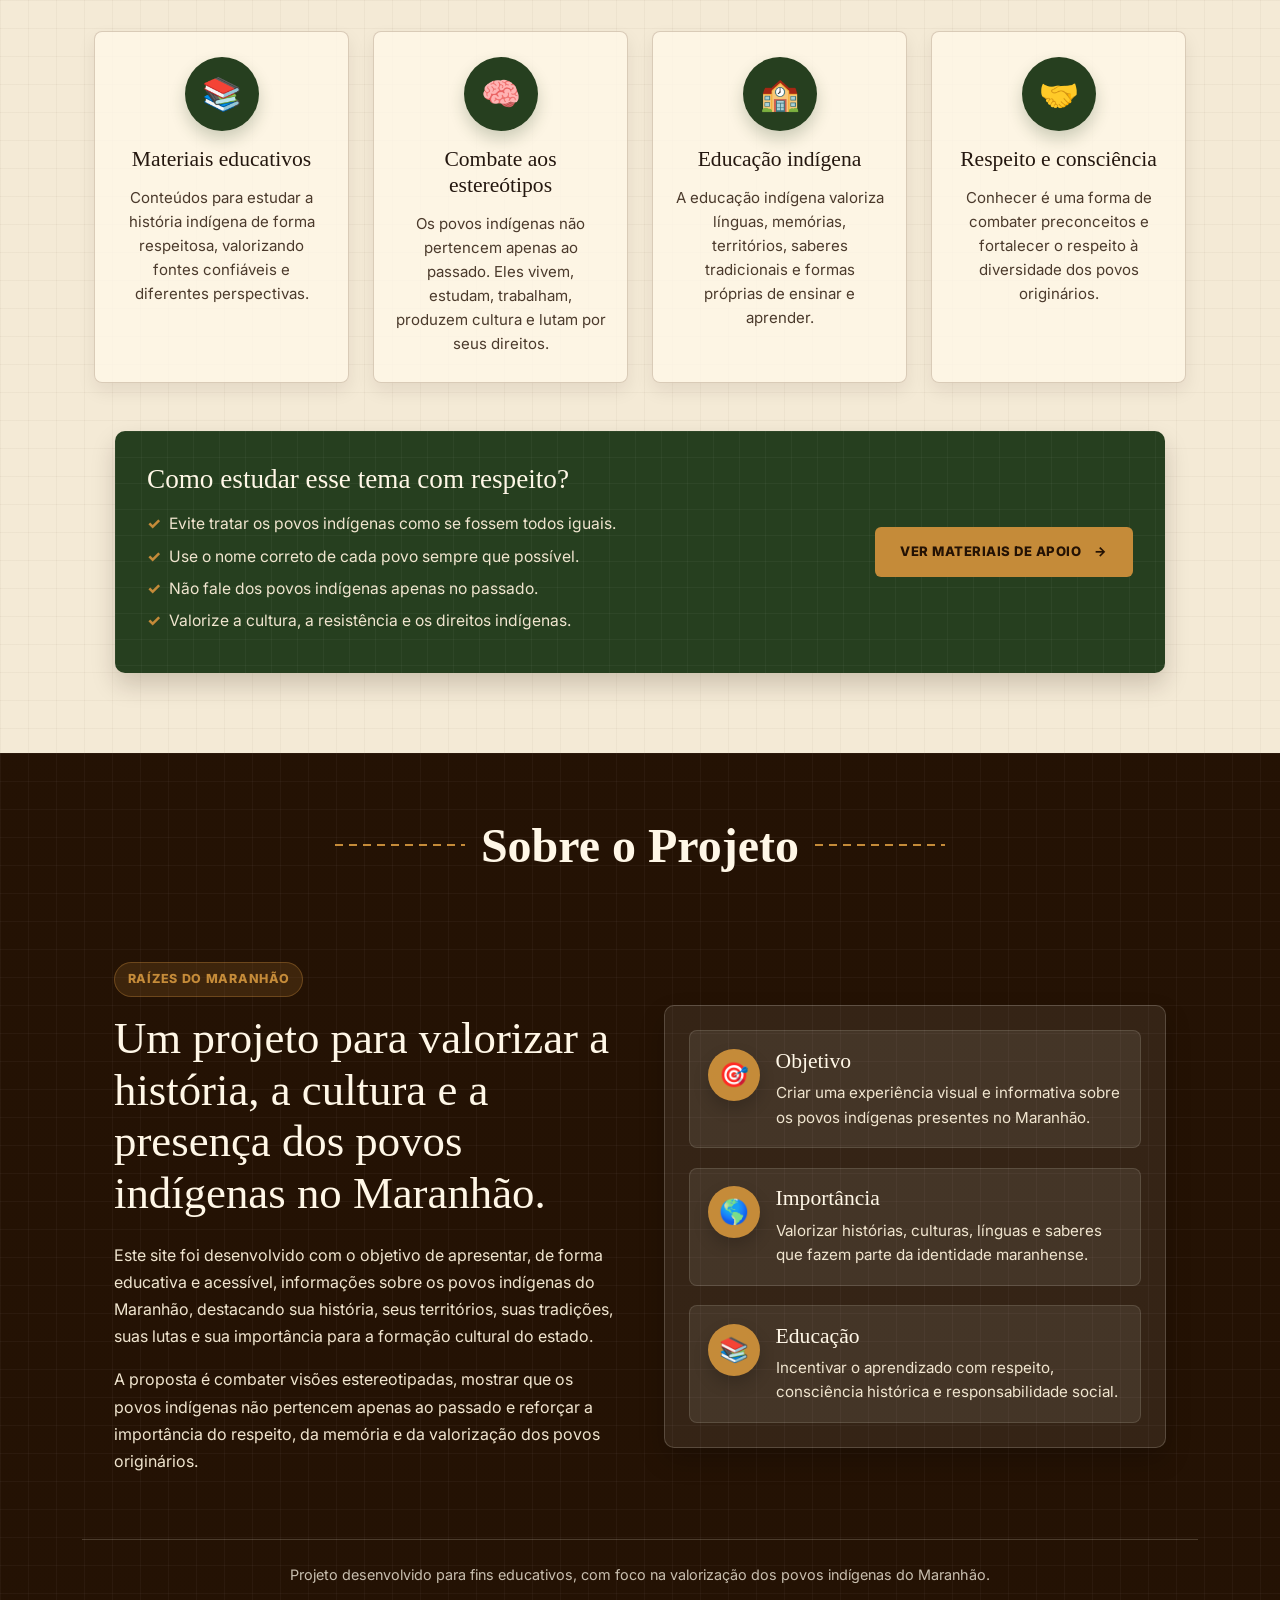
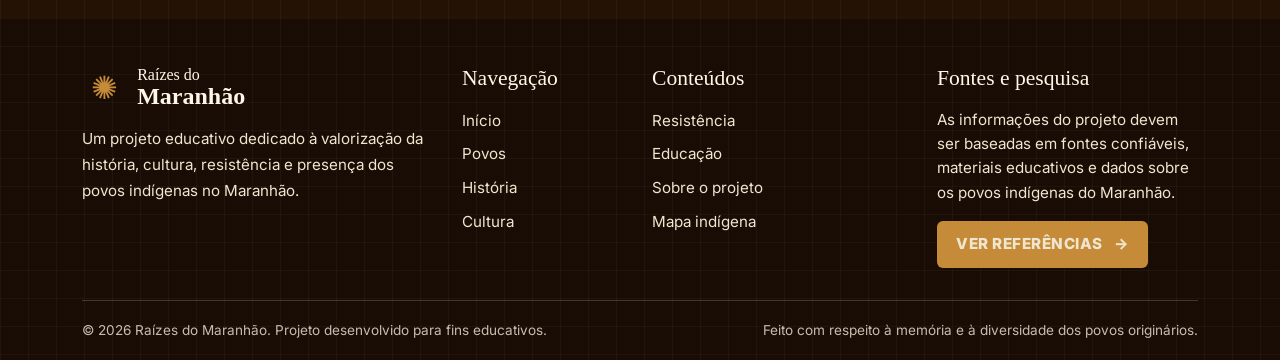
==== commit ec7806ed: "toogle adicionado em 'ver povos'" ====
--- a/index.html
+++ b/index.html
@@ -153,6 +153,12 @@
 
             <div class="col-lg-3">
                 <ul class="mapa-legenda">
+
+                    <li>
+                        <span class="legenda-cor muypura"></span>
+                        Anapuru Muypurá
+                    </li>
+                    
                     <li>
                         <span class="legenda-cor muypura"></span>
                         Anapuru Muypurá
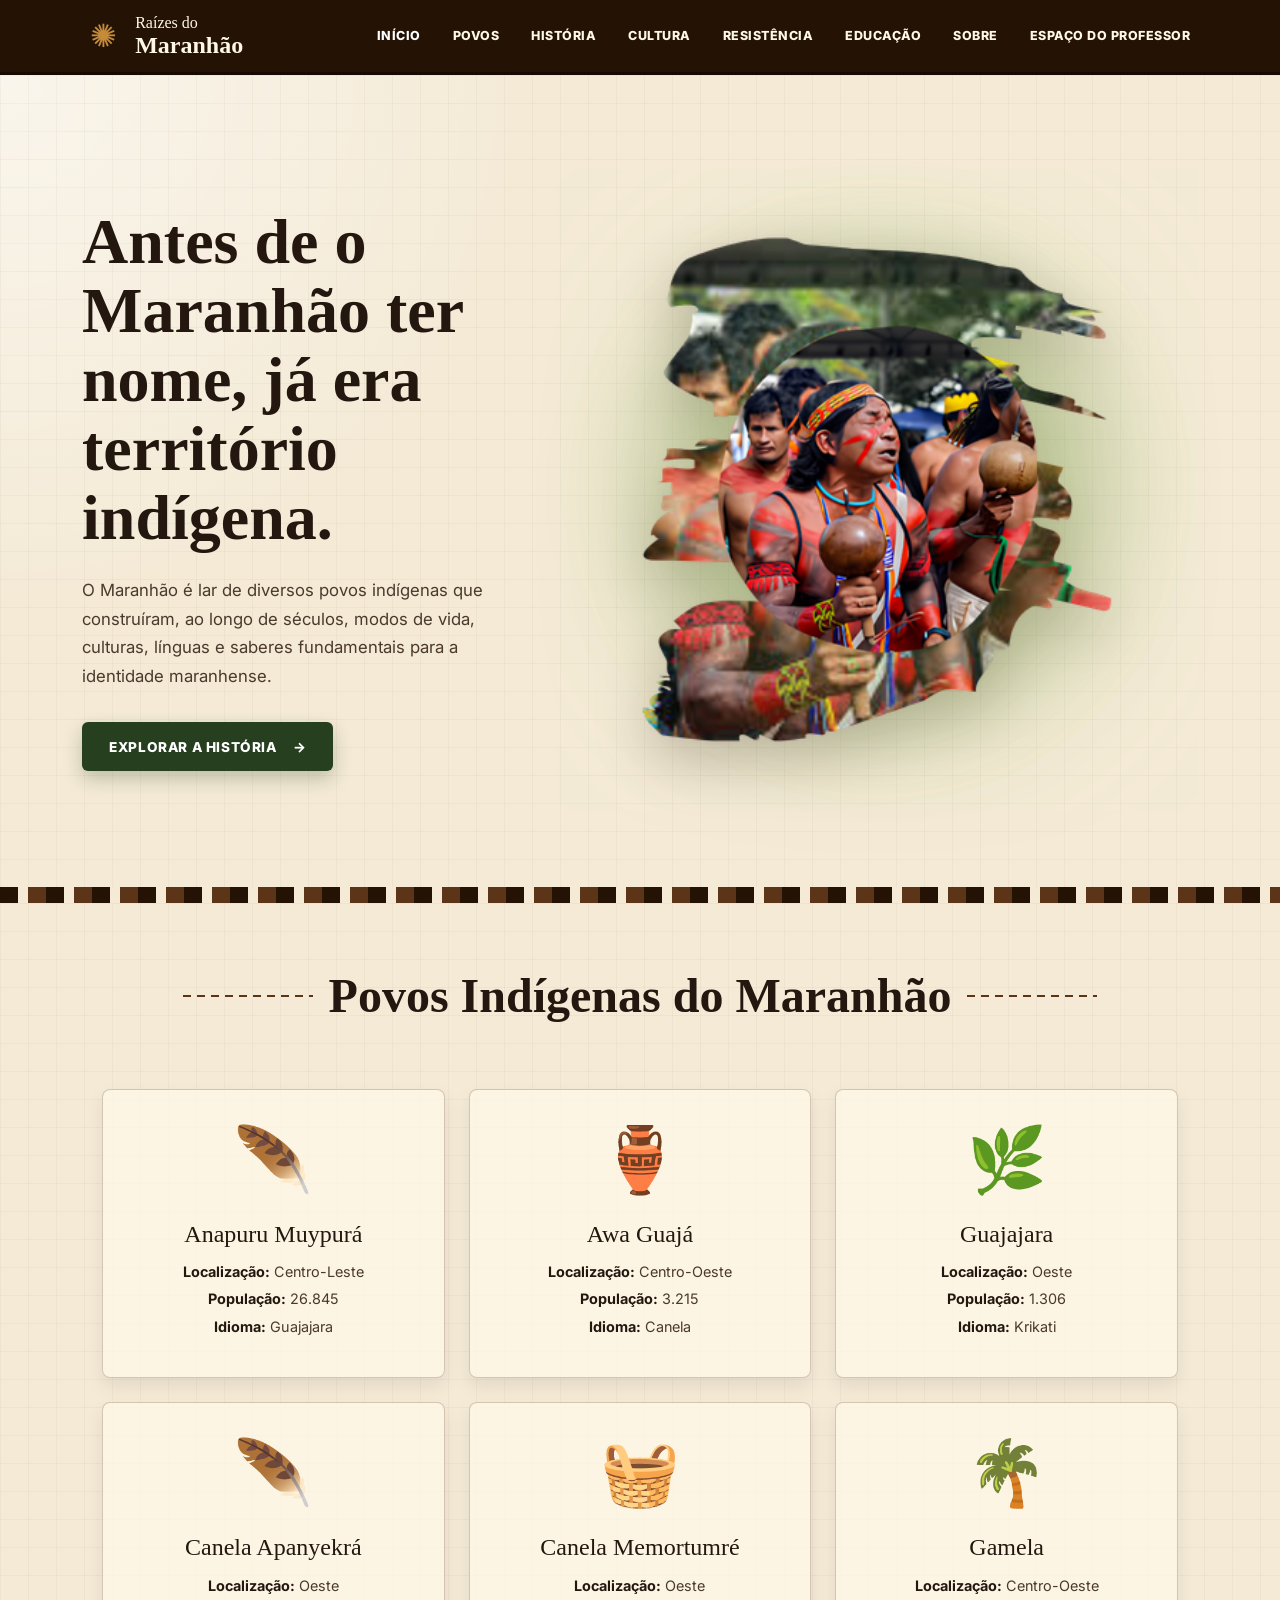
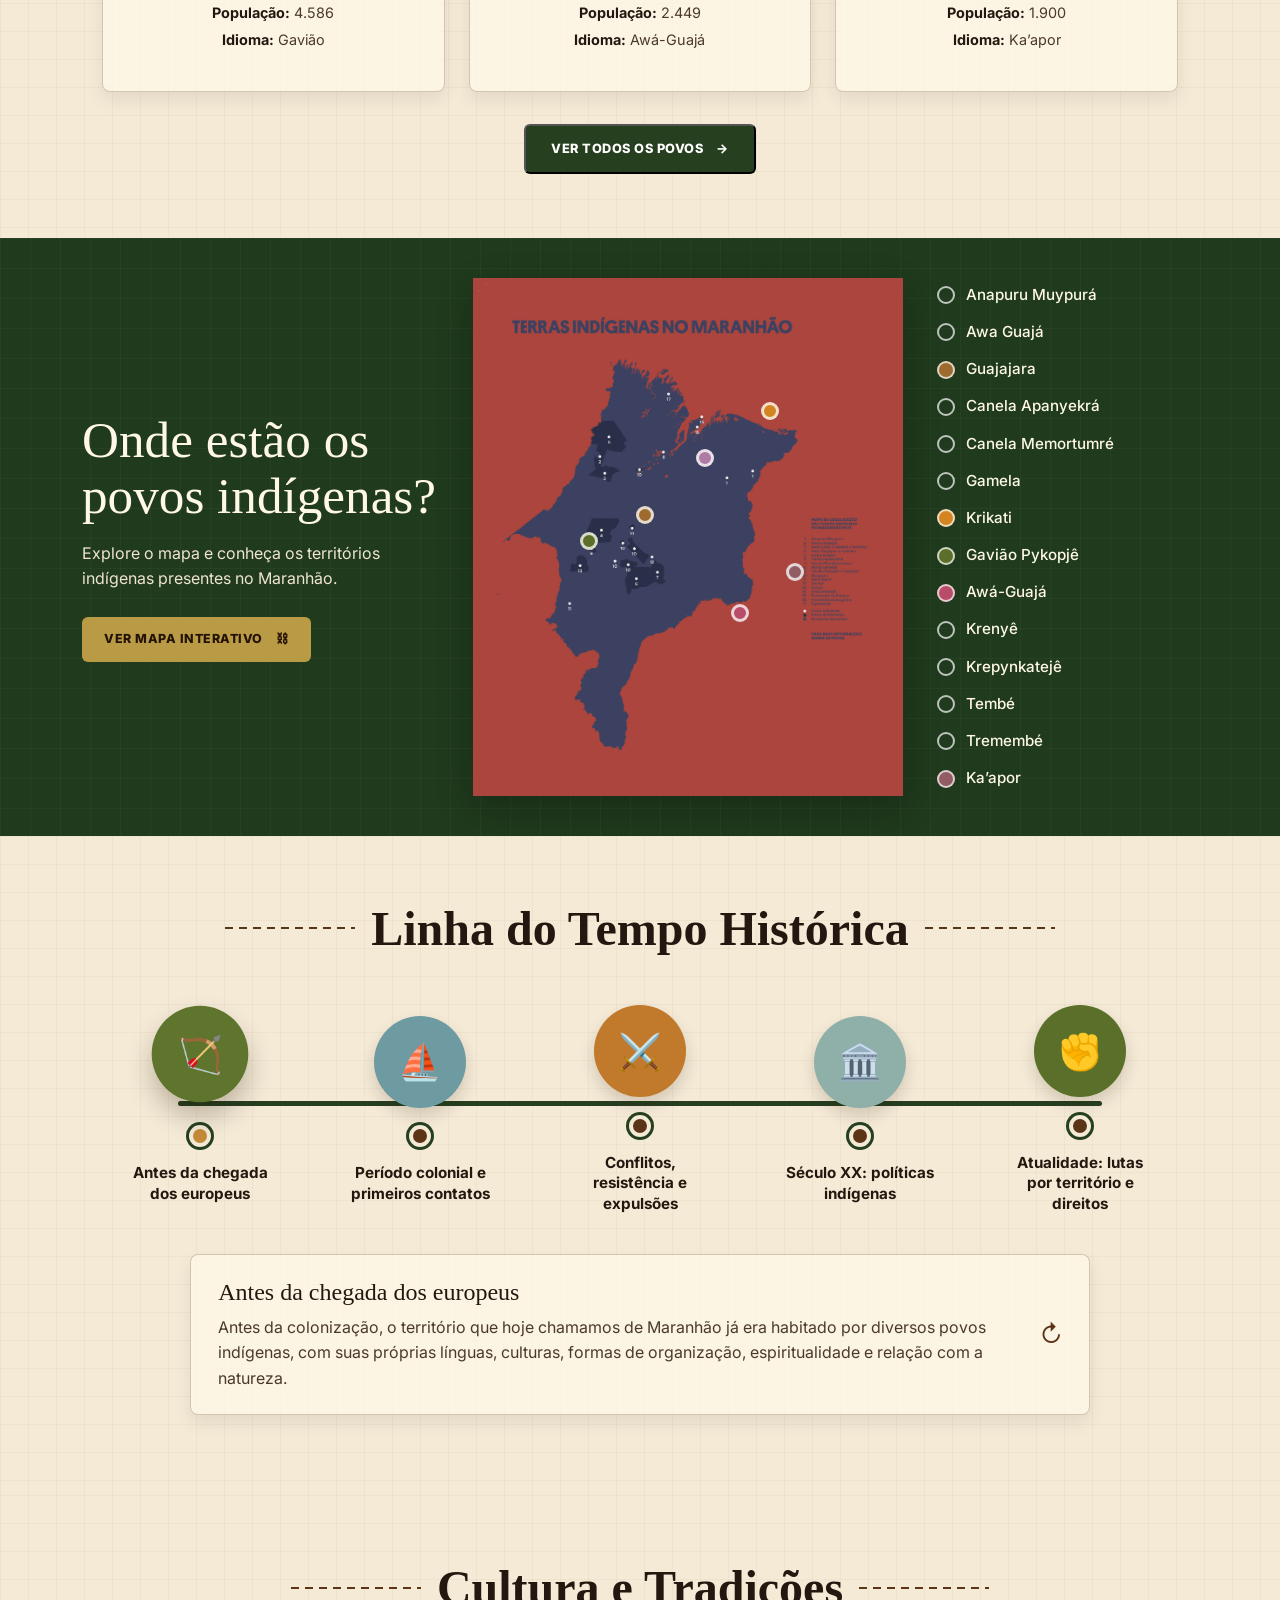
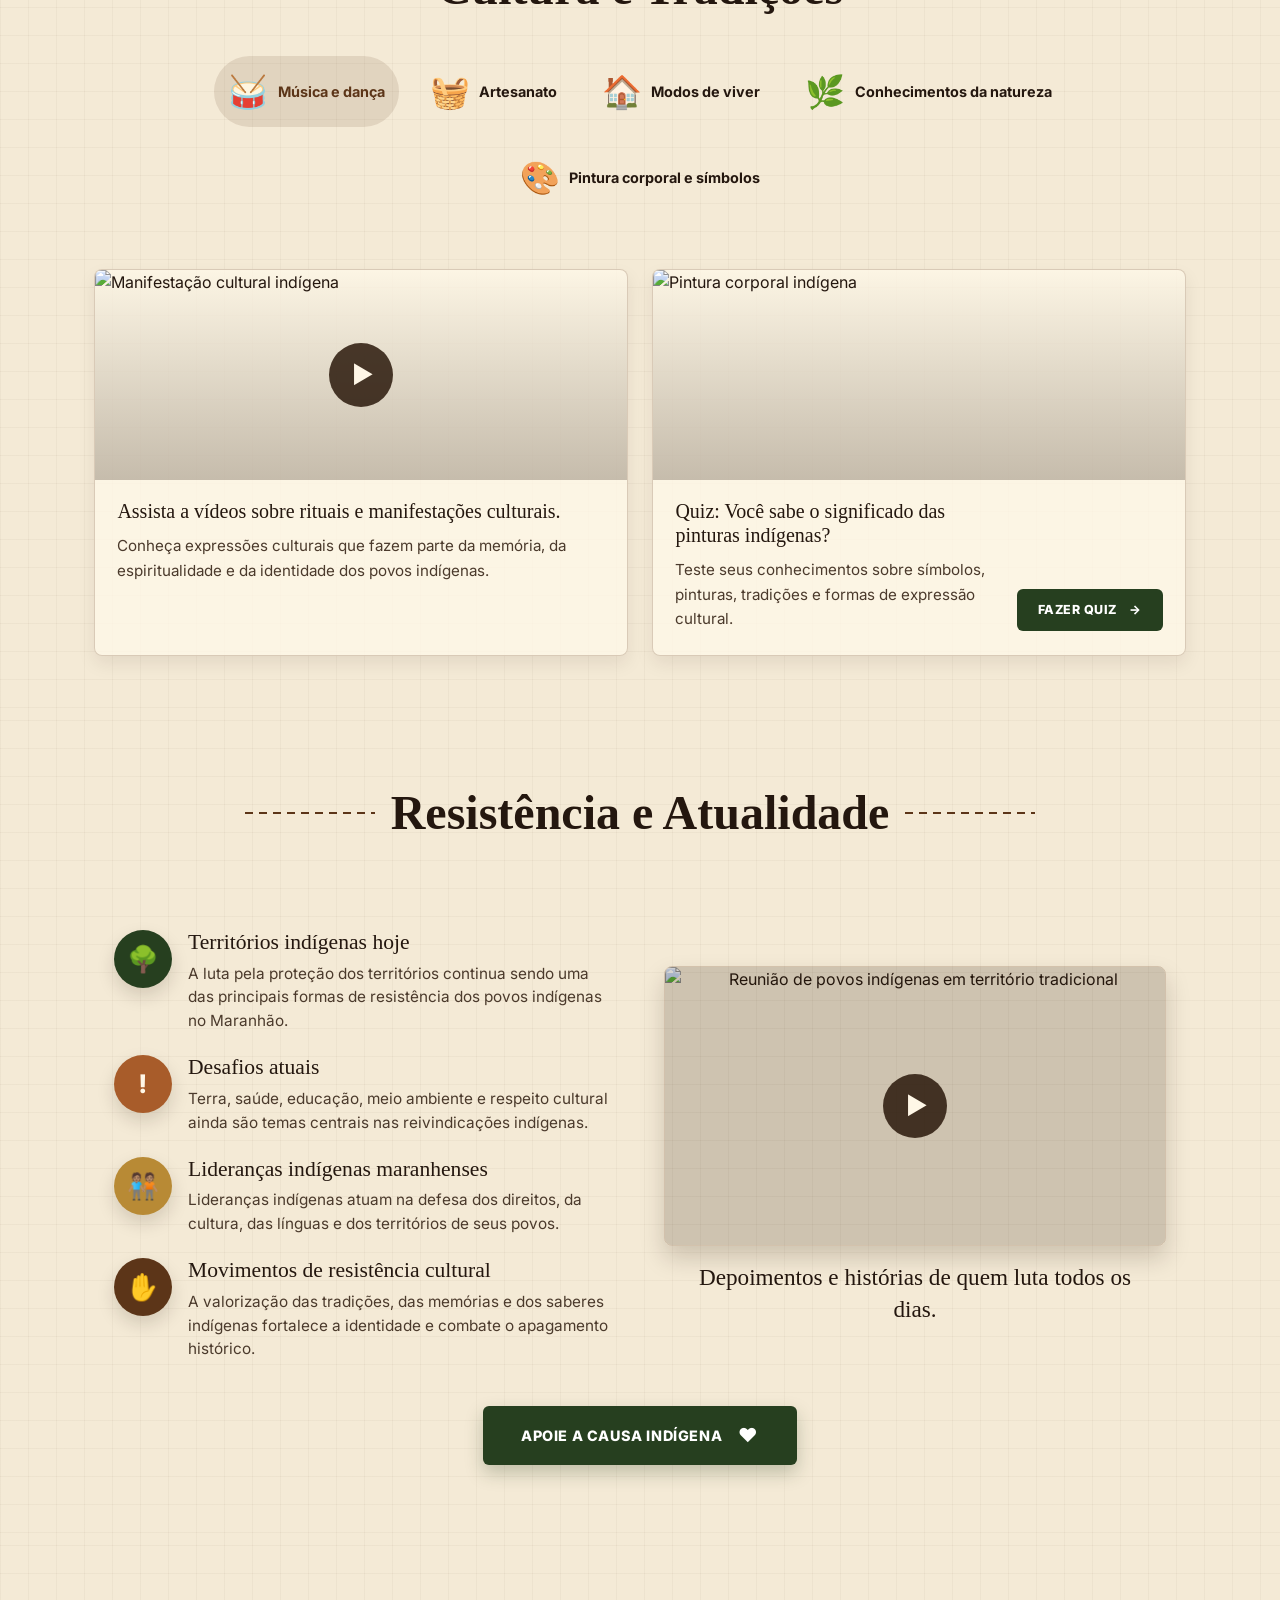
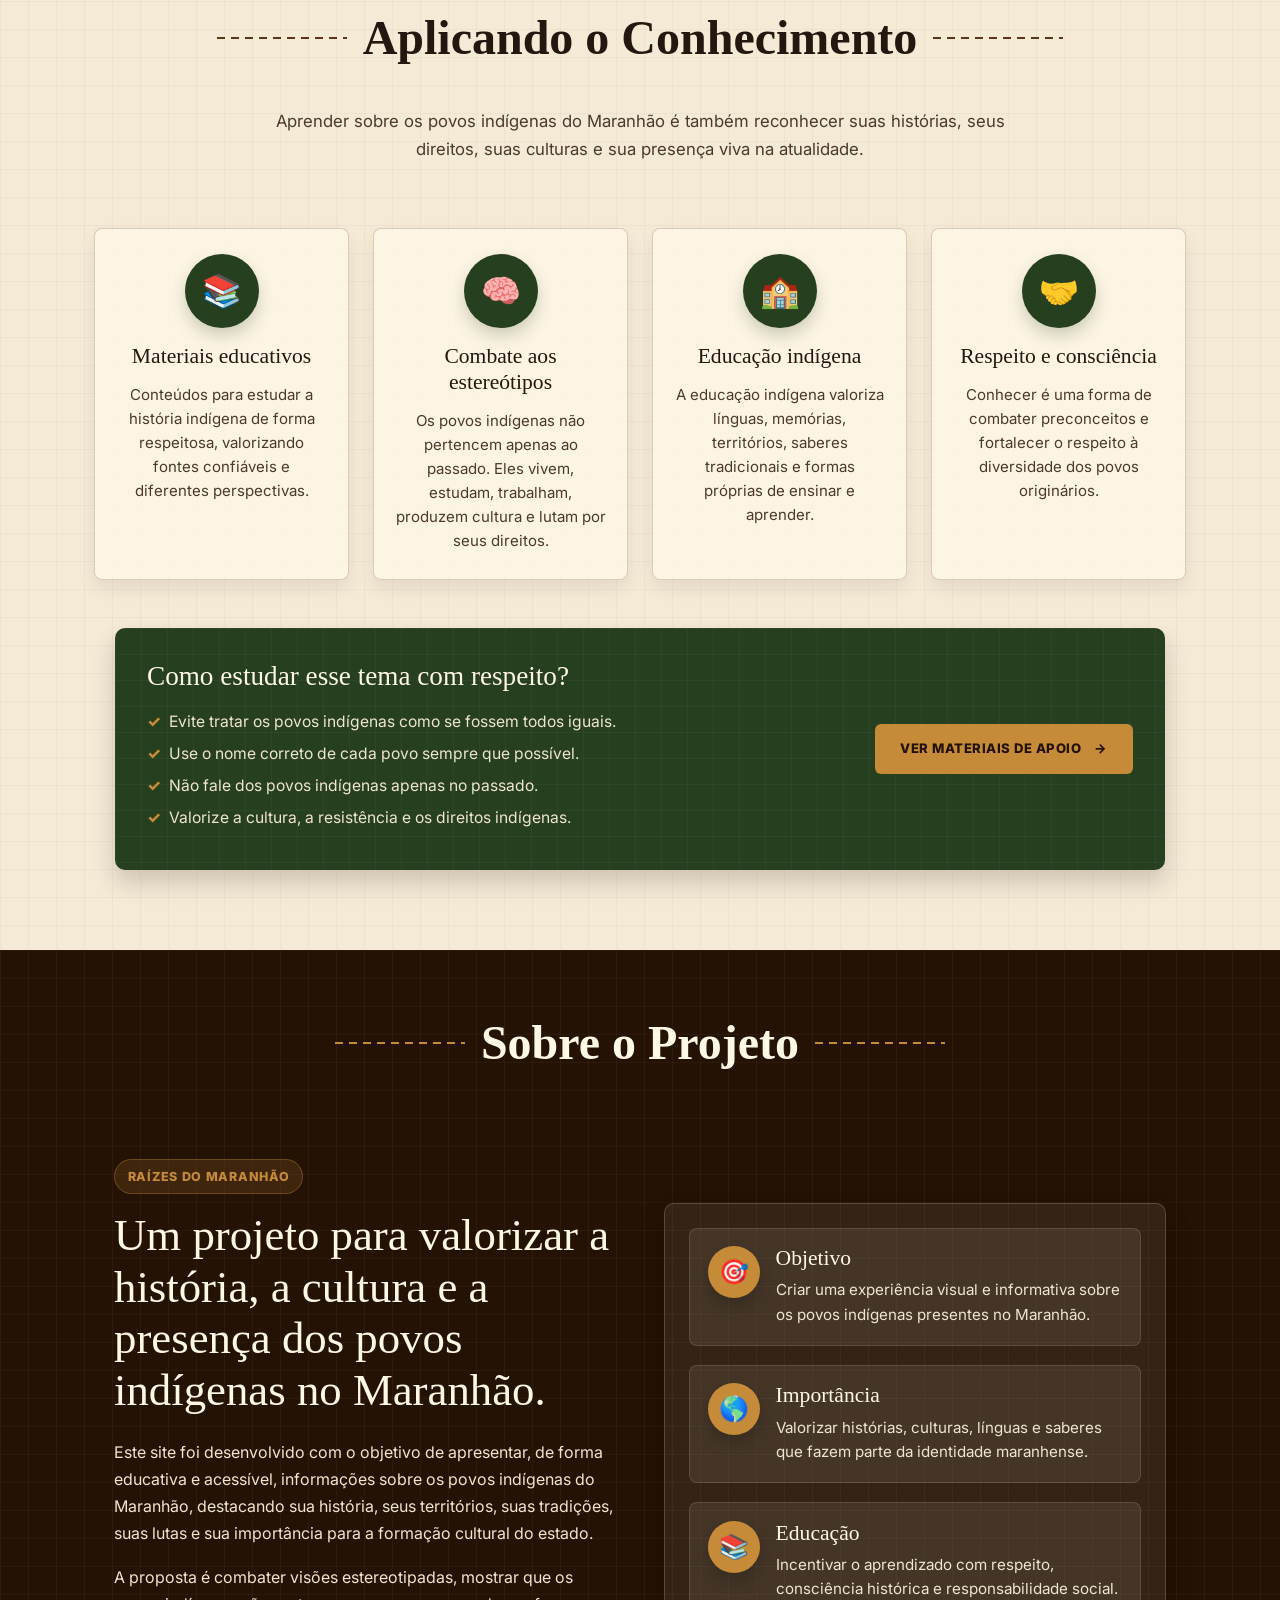
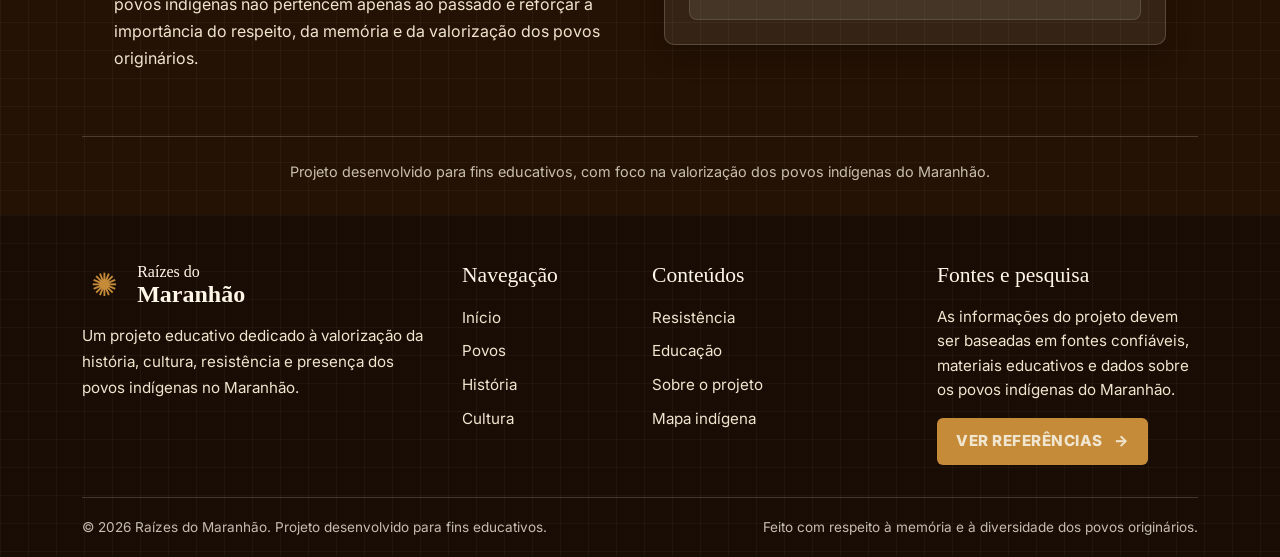
==== commit 561c8ef8: "alterações" ====
--- a/index.html
+++ b/index.html
@@ -70,6 +70,11 @@
                         <li class="nav-item">
                             <a class="nav-link" href="#sobre">Sobre</a>
                         </li>
+
+                        <li class="nav-item">
+                            <a class="nav-link" href="pagProfessor.html">Espaço do Professor</a>
+                        </li>
+
                     </ul>
                 </div>
             </div>
@@ -103,7 +108,7 @@
 
                     <div class="col-lg-7">
                         <div class="hero-image">
-                            <img src="src/assets/img/hero-indigenas.png" alt="Representação de povos indígenas do Maranhão">
+                            <img src="src/images/imagemHero.png" alt="Representação de povos indígenas do Maranhão">
                         </div>
                     </div>
 
@@ -111,8 +116,247 @@
             </div>
         </section>
     </main>
-
-    <section class="mapa-section">
+<section class="povos-section" id="povos">
+    <div class="container">
+
+        <div class="section-title">
+            <span></span>
+            <h2>Povos Indígenas do Maranhão</h2>
+            <span></span>
+        </div>
+
+        <div class="row g-4 povos-grid">
+
+            <div class="col-md-6 col-lg-4">
+                <article class="povo-card">
+                    <div class="povo-img">
+                        🪶
+                    </div>
+
+                    <h3>Anapuru Muypurá</h3>
+
+                    <ul>
+                        <li><strong>Localização:</strong> Centro-Leste</li>
+                        <li><strong>População:</strong> 26.845</li>
+                        <li><strong>Idioma:</strong> Guajajara</li>
+                    </ul>
+                </article>
+            </div>
+
+            <div class="col-md-6 col-lg-4">
+                <article class="povo-card">
+                    <div class="povo-img">
+                        🏺
+                    </div>
+
+                    <h3>Awa Guajá</h3>
+
+                    <ul>
+                        <li><strong>Localização:</strong> Centro-Oeste</li>
+                        <li><strong>População:</strong> 3.215</li>
+                        <li><strong>Idioma:</strong> Canela</li>
+                    </ul>
+                </article>
+            </div>
+
+            <div class="col-md-6 col-lg-4">
+                <article class="povo-card">
+                    <div class="povo-img">
+                        🌿
+                    </div>
+
+                    <h3>Guajajara</h3>
+
+                    <ul>
+                        <li><strong>Localização:</strong> Oeste</li>
+                        <li><strong>População:</strong> 1.306</li>
+                        <li><strong>Idioma:</strong> Krikati</li>
+                    </ul>
+                </article>
+            </div>
+
+            <div class="col-md-6 col-lg-4">
+                <article class="povo-card">
+                    <div class="povo-img">
+                        🪶
+                    </div>
+
+                    <h3>Canela Apanyekrá</h3>
+
+                    <ul>
+                        <li><strong>Localização:</strong> Oeste</li>
+                        <li><strong>População:</strong> 4.586</li>
+                        <li><strong>Idioma:</strong> Gavião</li>
+                    </ul>
+                </article>
+            </div>
+
+            <div class="col-md-6 col-lg-4">
+                <article class="povo-card">
+                    <div class="povo-img">
+                        🧺
+                    </div>
+
+                    <h3>Canela Memortumré</h3>
+
+                    <ul>
+                        <li><strong>Localização:</strong> Oeste</li>
+                        <li><strong>População:</strong> 2.449</li>
+                        <li><strong>Idioma:</strong> Awá-Guajá</li>
+                    </ul>
+                </article>
+            </div>
+
+            <div class="col-md-6 col-lg-4">
+                <article class="povo-card">
+                    <div class="povo-img">
+                        🌴
+                    </div>
+
+                    <h3>Gamela</h3>
+
+                    <ul>
+                        <li><strong>Localização:</strong> Centro-Oeste</li>
+                        <li><strong>População:</strong> 1.900</li>
+                        <li><strong>Idioma:</strong> Ka’apor</li>
+                    </ul>
+                </article>
+            </div>
+            <!-- Serão ativados atravez de um botão -->
+            <div class="col-md-6 col-lg-4 ativacao">
+                <article class="povo-card">
+                    <div class="povo-img">
+                        🌴
+                    </div>
+
+                    <h3>Krikati</h3>
+
+                    <ul>
+                        <li><strong>Localização:</strong> Centro-Oeste</li>
+                        <li><strong>População:</strong> 1.900</li>
+                        <li><strong>Idioma:</strong> Ka’apor</li>
+                    </ul>
+                </article>
+            </div>
+            <div class="col-md-6 col-lg-4 ativacao">
+                <article class="povo-card">
+                    <div class="povo-img">
+                        🌴
+                    </div>
+
+                    <h3>Gavião Pykopjê</h3>
+
+                    <ul>
+                        <li><strong>Localização:</strong> Centro-Oeste</li>
+                        <li><strong>População:</strong> 1.900</li>
+                        <li><strong>Idioma:</strong> Ka’apor</li>
+                    </ul>
+                </article>
+            </div>
+            <div class="col-md-6 col-lg-4 ativacao">
+                <article class="povo-card">
+                    <div class="povo-img">
+                        🌴
+                    </div>
+
+                    <h3>Awá-Guajá</h3>
+
+                    <ul>
+                        <li><strong>Localização:</strong> Centro-Oeste</li>
+                        <li><strong>População:</strong> 1.900</li>
+                        <li><strong>Idioma:</strong> Ka’apor</li>
+                    </ul>
+                </article>
+            </div>
+            <div class="col-md-6 col-lg-4 ativacao">
+                <article class="povo-card">
+                    <div class="povo-img">
+                        🌴
+                    </div>
+
+                    <h3>Krenyê</h3>
+
+                    <ul>
+                        <li><strong>Localização:</strong> Centro-Oeste</li>
+                        <li><strong>População:</strong> 1.900</li>
+                        <li><strong>Idioma:</strong> Ka’apor</li>
+                    </ul>
+                </article>
+            </div>
+            <div class="col-md-6 col-lg-4 ativacao">
+                <article class="povo-card">
+                    <div class="povo-img">
+                        🌴
+                    </div>
+
+                    <h3>Krepynkatejê</h3>
+
+                    <ul>
+                        <li><strong>Localização:</strong> Centro-Oeste</li>
+                        <li><strong>População:</strong> 1.900</li>
+                        <li><strong>Idioma:</strong> Ka’apor</li>
+                    </ul>
+                </article>
+            </div>
+            <div class="col-md-6 col-lg-4 ativacao">
+                <article class="povo-card">
+                    <div class="povo-img">
+                        🌴
+                    </div>
+
+                    <h3>Tembé</h3>
+
+                    <ul>
+                        <li><strong>Localização:</strong> Centro-Oeste</li>
+                        <li><strong>População:</strong> 1.900</li>
+                        <li><strong>Idioma:</strong> Ka’apor</li>
+                    </ul>
+                </article>
+            </div>
+            <div class="col-md-6 col-lg-4 ativacao">
+                <article class="povo-card">
+                    <div class="povo-img">
+                        🌴
+                    </div>
+
+                    <h3>Tremembé</h3>
+
+                    <ul>
+                        <li><strong>Localização:</strong> Centro-Oeste</li>
+                        <li><strong>População:</strong> 1.900</li>
+                        <li><strong>Idioma:</strong> Ka’apor</li>
+                    </ul>
+                </article>
+            </div>
+            <div class="col-md-6 col-lg-4 ativacao">
+                <article class="povo-card">
+                    <div class="povo-img">
+                        🌴
+                    </div>
+
+                    <h3>Ka’apor</h3>
+
+                    <ul>
+                        <li><strong>Localização:</strong> Centro-Oeste</li>
+                        <li><strong>População:</strong> 1.900</li>
+                        <li><strong>Idioma:</strong> Ka’apor</li>
+                    </ul>
+                </article>
+            </div>
+
+        </div>
+
+        <div class="povos-button-area">
+            <button type="submit" class="btn-ver-povos" id="btn-viewAll">
+                <span id="btn_text">Ver todos os povos</span>
+                <span>→</span>
+            </button>
+        </div>
+
+    </div>
+</section>
+
+ <section class="mapa-section">
     <div class="container">
         <div class="row align-items-center mapa-content">
 
@@ -136,7 +380,7 @@
                 <div class="mapa-area">
 
                     <img 
-                        src="src/assets/images/DSC00362 (Large).JPG" 
+                        src="src/images/mapa.jpg" 
                         alt="Mapa do Maranhão com marcações de povos indígenas"
                         class="mapa-img"
                     >
@@ -158,11 +402,6 @@
                         <span class="legenda-cor muypura"></span>
                         Anapuru Muypurá
                     </li>
-                    
-                    <li>
-                        <span class="legenda-cor muypura"></span>
-                        Anapuru Muypurá
-                    </li>
 
                     <li>
                         <span class="legenda-cor guaja"></span>
@@ -175,8 +414,18 @@
                     </li>
 
                     <li>
-                        <span class="legenda-cor canela"></span>
-                        Canela
+                        <span class="legenda-cor apanyekra"></span>
+                        Canela Apanyekrá
+                    </li>
+
+                    <li>
+                        <span class="legenda-cor memortumre"></span>
+                        Canela Memortumré
+                    </li>
+
+                    <li>
+                        <span class="legenda-cor gamela"></span>
+                        Gamela
                     </li>
 
                     <li>
@@ -186,7 +435,7 @@
 
                     <li>
                         <span class="legenda-cor gaviao"></span>
-                        Gavião
+                        Gavião Pykopjê
                     </li>
 
                     <li>
@@ -195,6 +444,26 @@
                     </li>
 
                     <li>
+                        <span class="legenda-cor Krenyê"></span>
+                        Krenyê
+                    </li>
+
+                    <li>
+                        <span class="legenda-cor Krenyê"></span>
+                        Krepynkatejê
+                    </li>
+
+                    <li>
+                        <span class="legenda-cor Krenyê"></span>
+                        Tembé
+                    </li>
+
+                    <li>
+                        <span class="legenda-cor Krenyê"></span>
+                        Tremembé
+                    </li>
+
+                    <li>
                         <span class="legenda-cor kaapor"></span>
                         Ka’apor
                     </li>
@@ -202,230 +471,6 @@
             </div>
 
         </div>
-    </div>
-</section>
-<section class="povos-section" id="povos">
-    <div class="container">
-
-        <div class="section-title">
-            <span></span>
-            <h2>Povos Indígenas do Maranhão</h2>
-            <span></span>
-        </div>
-
-        <div class="row g-4 povos-grid">
-
-            <div class="col-md-6 col-lg-4">
-                <article class="povo-card">
-                    <div class="povo-img">
-                        🪶
-                    </div>
-
-                    <h3>Guajajara</h3>
-
-                    <ul>
-                        <li><strong>Localização:</strong> Centro-Leste</li>
-                        <li><strong>População:</strong> 26.845</li>
-                        <li><strong>Idioma:</strong> Guajajara</li>
-                    </ul>
-                </article>
-            </div>
-
-            <div class="col-md-6 col-lg-4">
-                <article class="povo-card">
-                    <div class="povo-img">
-                        🏺
-                    </div>
-
-                    <h3>Canela</h3>
-
-                    <ul>
-                        <li><strong>Localização:</strong> Centro-Oeste</li>
-                        <li><strong>População:</strong> 3.215</li>
-                        <li><strong>Idioma:</strong> Canela</li>
-                    </ul>
-                </article>
-            </div>
-
-            <div class="col-md-6 col-lg-4">
-                <article class="povo-card">
-                    <div class="povo-img">
-                        🌿
-                    </div>
-
-                    <h3>Krikati</h3>
-
-                    <ul>
-                        <li><strong>Localização:</strong> Oeste</li>
-                        <li><strong>População:</strong> 1.306</li>
-                        <li><strong>Idioma:</strong> Krikati</li>
-                    </ul>
-                </article>
-            </div>
-
-            <div class="col-md-6 col-lg-4">
-                <article class="povo-card">
-                    <div class="povo-img">
-                        🪶
-                    </div>
-
-                    <h3>Gavião</h3>
-
-                    <ul>
-                        <li><strong>Localização:</strong> Oeste</li>
-                        <li><strong>População:</strong> 4.586</li>
-                        <li><strong>Idioma:</strong> Gavião</li>
-                    </ul>
-                </article>
-            </div>
-
-            <div class="col-md-6 col-lg-4">
-                <article class="povo-card">
-                    <div class="povo-img">
-                        🧺
-                    </div>
-
-                    <h3>Awá-Guajá</h3>
-
-                    <ul>
-                        <li><strong>Localização:</strong> Oeste</li>
-                        <li><strong>População:</strong> 2.449</li>
-                        <li><strong>Idioma:</strong> Awá-Guajá</li>
-                    </ul>
-                </article>
-            </div>
-
-            <div class="col-md-6 col-lg-4">
-                <article class="povo-card">
-                    <div class="povo-img">
-                        🌴
-                    </div>
-
-                    <h3>Ka’apor</h3>
-
-                    <ul>
-                        <li><strong>Localização:</strong> Centro-Oeste</li>
-                        <li><strong>População:</strong> 1.900</li>
-                        <li><strong>Idioma:</strong> Ka’apor</li>
-                    </ul>
-                </article>
-            </div>
-            <!-- Serão ativados atravez de um botão -->
-            <div class="col-md-6 col-lg-4 ativacao">
-                <article class="povo-card">
-                    <div class="povo-img">
-                        🌴
-                    </div>
-
-                    <h3>Ka’apor</h3>
-
-                    <ul>
-                        <li><strong>Localização:</strong> Centro-Oeste</li>
-                        <li><strong>População:</strong> 1.900</li>
-                        <li><strong>Idioma:</strong> Ka’apor</li>
-                    </ul>
-                </article>
-            </div>
-            <div class="col-md-6 col-lg-4 ativacao">
-                <article class="povo-card">
-                    <div class="povo-img">
-                        🌴
-                    </div>
-
-                    <h3>Ka’apor</h3>
-
-                    <ul>
-                        <li><strong>Localização:</strong> Centro-Oeste</li>
-                        <li><strong>População:</strong> 1.900</li>
-                        <li><strong>Idioma:</strong> Ka’apor</li>
-                    </ul>
-                </article>
-            </div>
-            <div class="col-md-6 col-lg-4 ativacao">
-                <article class="povo-card">
-                    <div class="povo-img">
-                        🌴
-                    </div>
-
-                    <h3>Ka’apor</h3>
-
-                    <ul>
-                        <li><strong>Localização:</strong> Centro-Oeste</li>
-                        <li><strong>População:</strong> 1.900</li>
-                        <li><strong>Idioma:</strong> Ka’apor</li>
-                    </ul>
-                </article>
-            </div>
-            <div class="col-md-6 col-lg-4 ativacao">
-                <article class="povo-card">
-                    <div class="povo-img">
-                        🌴
-                    </div>
-
-                    <h3>Ka’apor</h3>
-
-                    <ul>
-                        <li><strong>Localização:</strong> Centro-Oeste</li>
-                        <li><strong>População:</strong> 1.900</li>
-                        <li><strong>Idioma:</strong> Ka’apor</li>
-                    </ul>
-                </article>
-            </div>
-            <div class="col-md-6 col-lg-4 ativacao">
-                <article class="povo-card">
-                    <div class="povo-img">
-                        🌴
-                    </div>
-
-                    <h3>Ka’apor</h3>
-
-                    <ul>
-                        <li><strong>Localização:</strong> Centro-Oeste</li>
-                        <li><strong>População:</strong> 1.900</li>
-                        <li><strong>Idioma:</strong> Ka’apor</li>
-                    </ul>
-                </article>
-            </div>
-            <div class="col-md-6 col-lg-4 ativacao">
-                <article class="povo-card">
-                    <div class="povo-img">
-                        🌴
-                    </div>
-
-                    <h3>Ka’apor</h3>
-
-                    <ul>
-                        <li><strong>Localização:</strong> Centro-Oeste</li>
-                        <li><strong>População:</strong> 1.900</li>
-                        <li><strong>Idioma:</strong> Ka’apor</li>
-                    </ul>
-                </article>
-            </div>
-            <div class="col-md-6 col-lg-4 ativacao">
-                <article class="povo-card">
-                    <div class="povo-img">
-                        🌴
-                    </div>
-
-                    <h3>Ka’apor</h3>
-
-                    <ul>
-                        <li><strong>Localização:</strong> Centro-Oeste</li>
-                        <li><strong>População:</strong> 1.900</li>
-                        <li><strong>Idioma:</strong> Ka’apor</li>
-                    </ul>
-                </article>
-            </div>
-
-        </div>
-
-        <div class="povos-button-area">
-            <button type="submit" class="btn-ver-povos" id="btn-viewAll">
-                <span id="btn_text">Ver todos os povos</span>
-                <span>→</span>
-            </button>
-        </div>
-
     </div>
 </section>
 <section class="timeline-section" id="historia">
@@ -707,7 +752,7 @@
 
         <div class="section-title">
             <span></span>
-            <h2>Educação e Consciência</h2>
+            <h2>Aplicando o Conhecimento</h2>
             <span></span>
         </div>
 
@@ -952,7 +997,7 @@
                         materiais educativos e dados sobre os povos indígenas do Maranhão.
                     </p>
 
-                    <a href="#" class="footer-button">
+                    <a href="https://docs.google.com/document/d/1p4pbkLYavAn2xiwJywpVsKp9SihpKqyFn41BHIuCe_Q/edit?usp=sharing" target="_blank" class="footer-button">
                         Ver referências
                         <span>→</span>
                     </a>
--- a/src/style/style.css
+++ b/src/style/style.css
@@ -8,4 +8,5 @@
 @import url("./layout/resistencia.css");
 @import url("./layout/educacao.css");
 @import url("./layout/sobre.css");
-@import url("./layout/footer.css");+@import url("./layout/footer.css");
+@import url("./layout/professor.css");
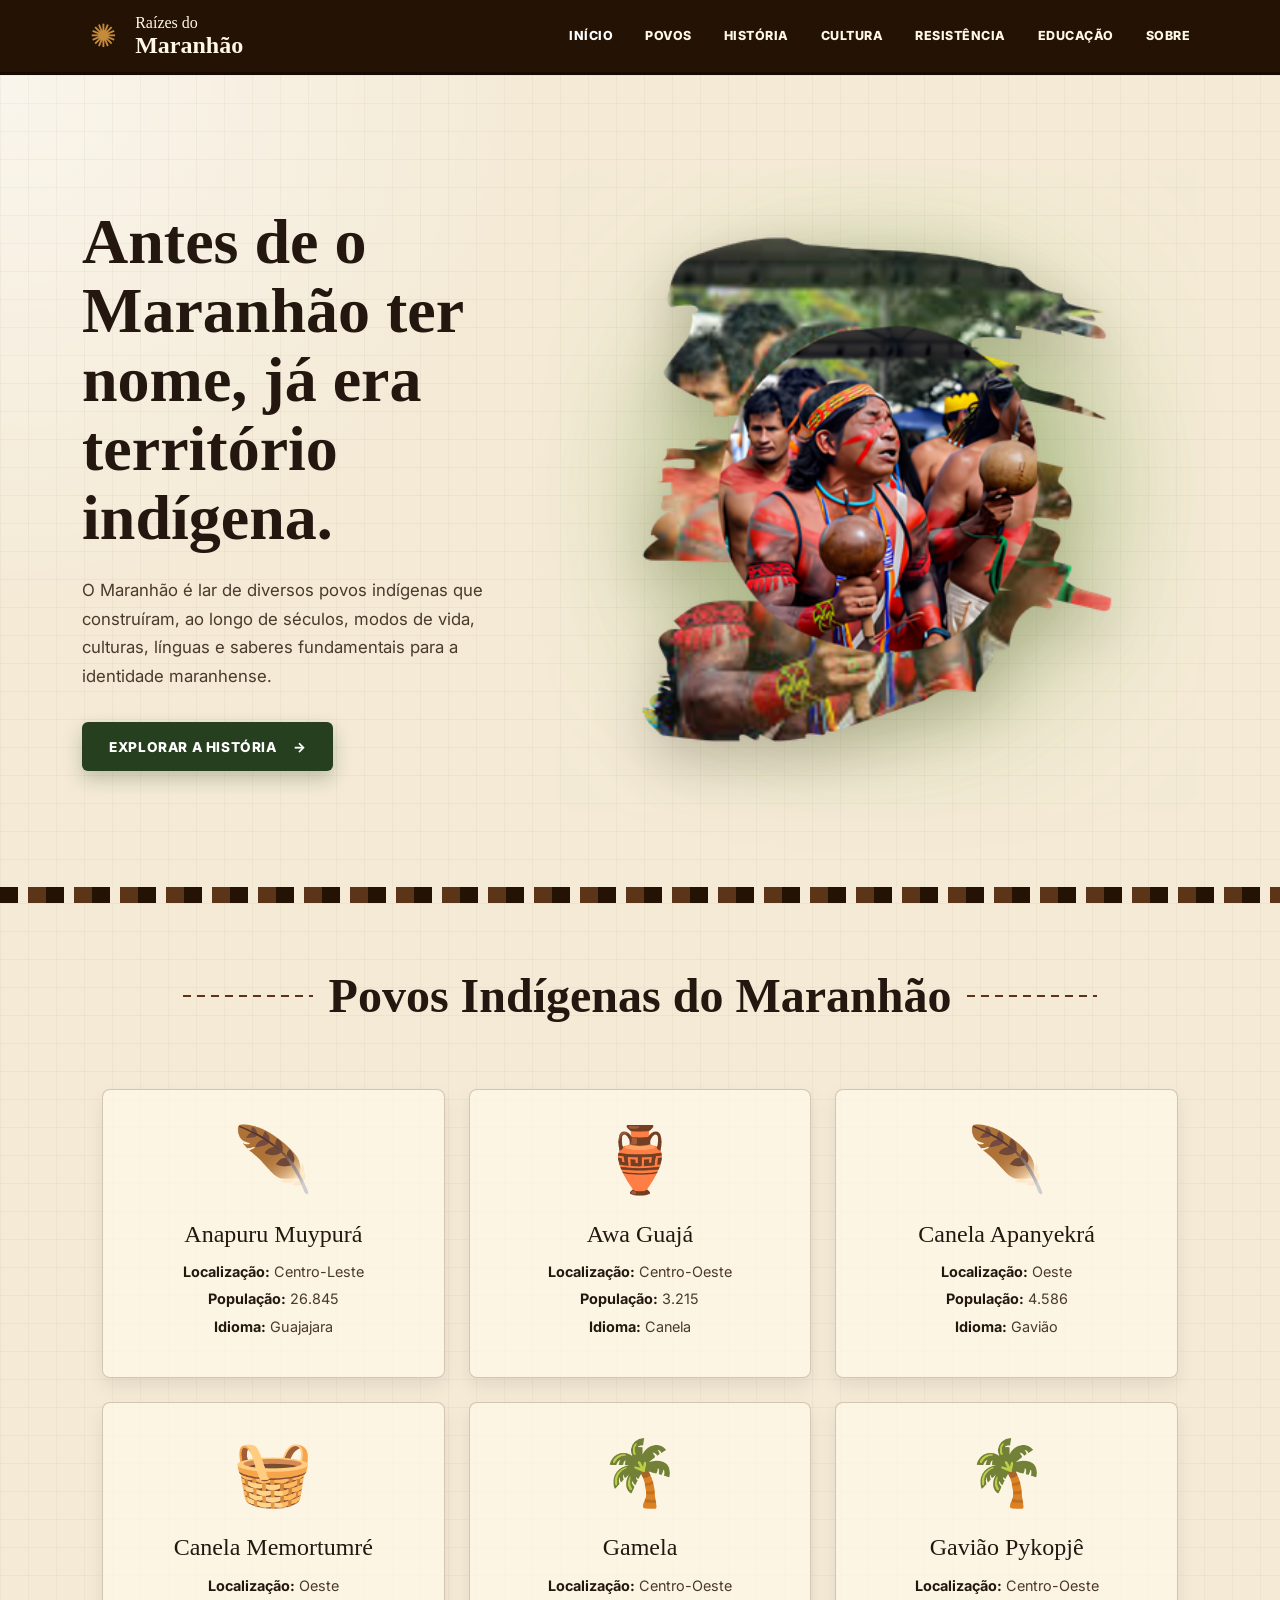
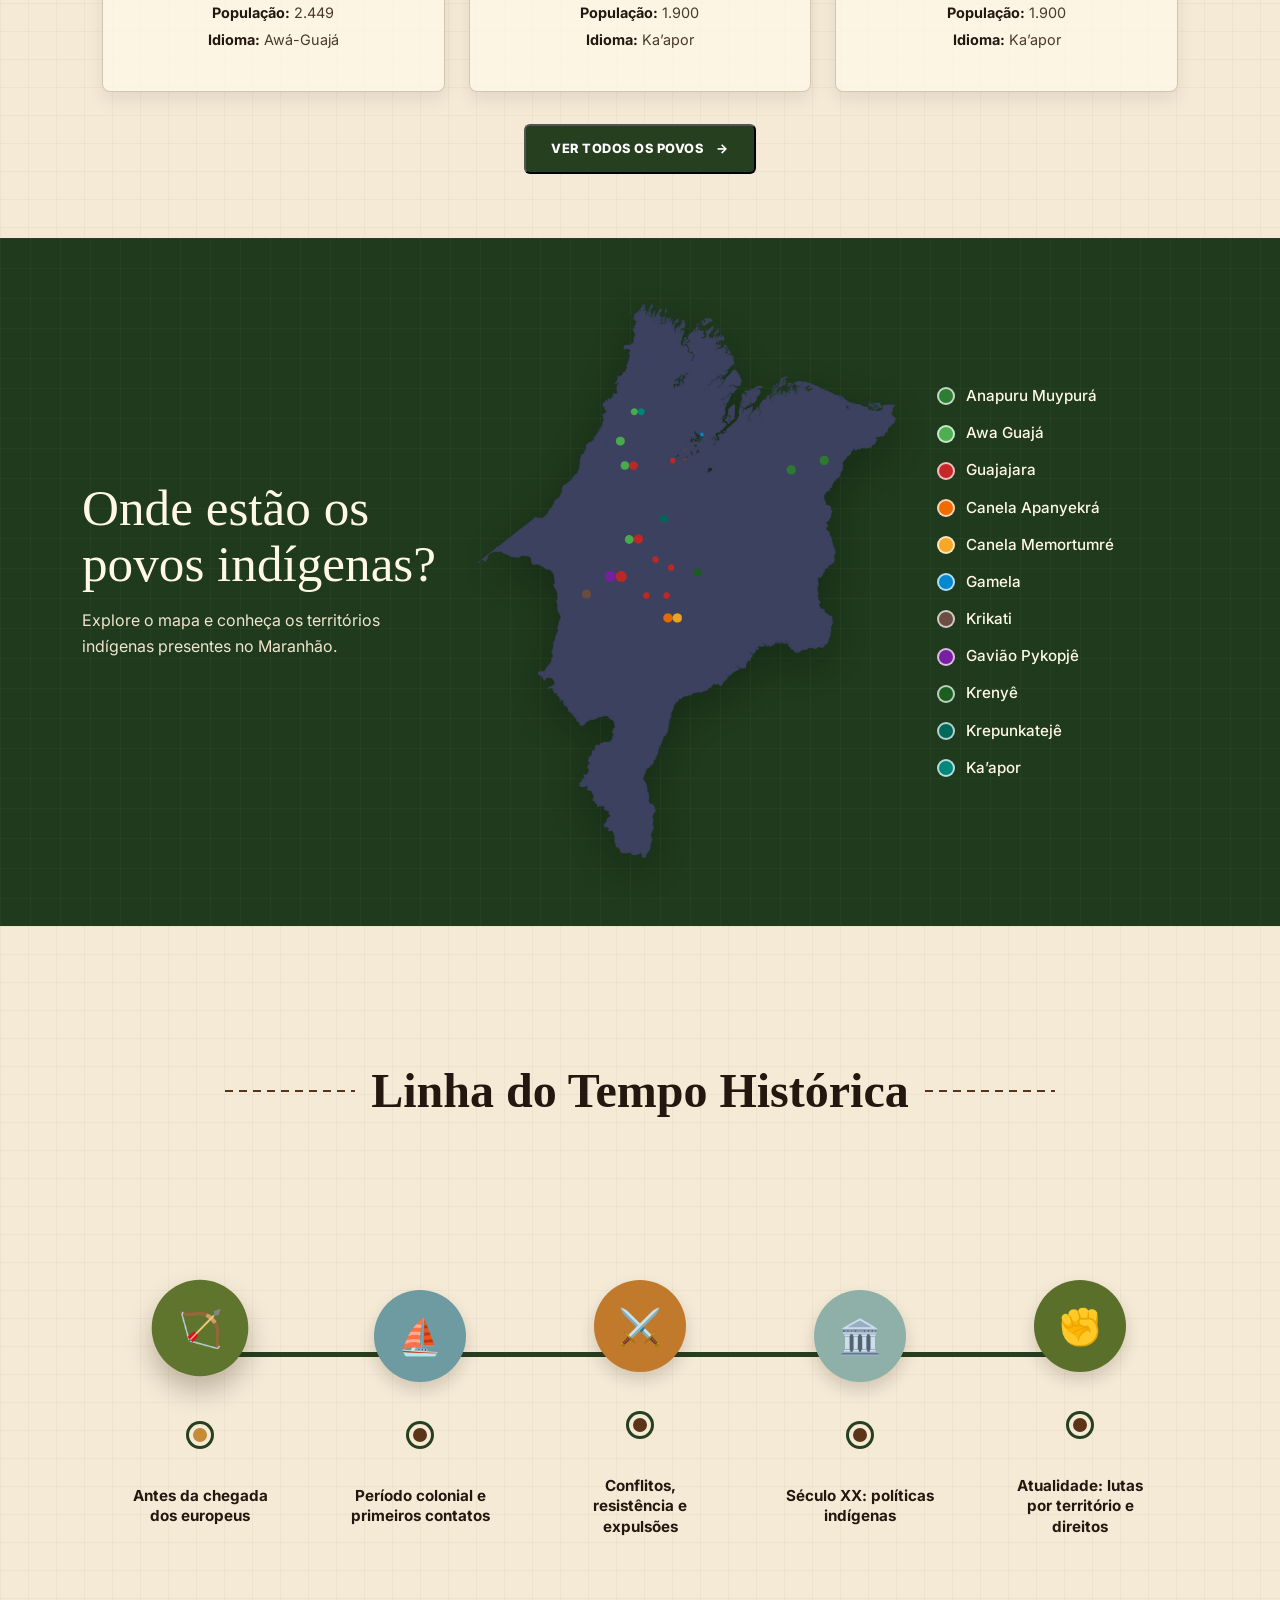
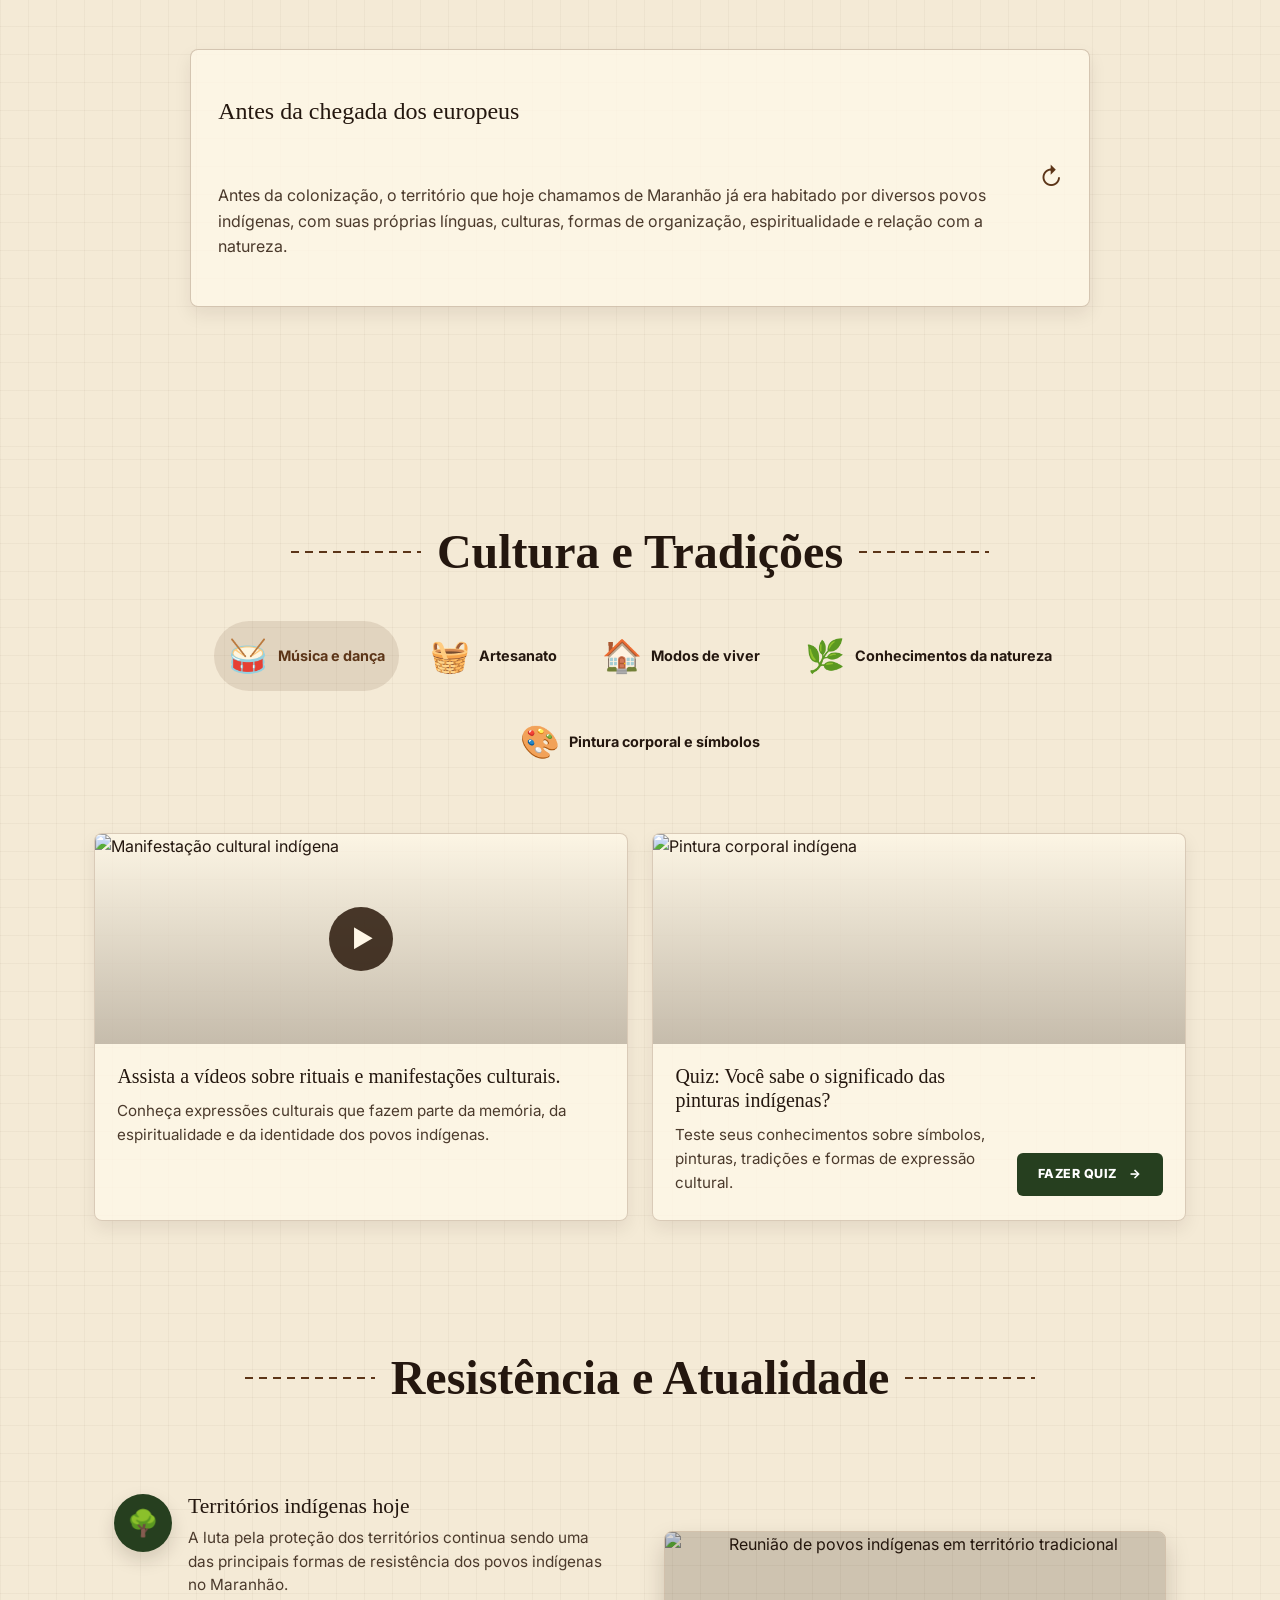
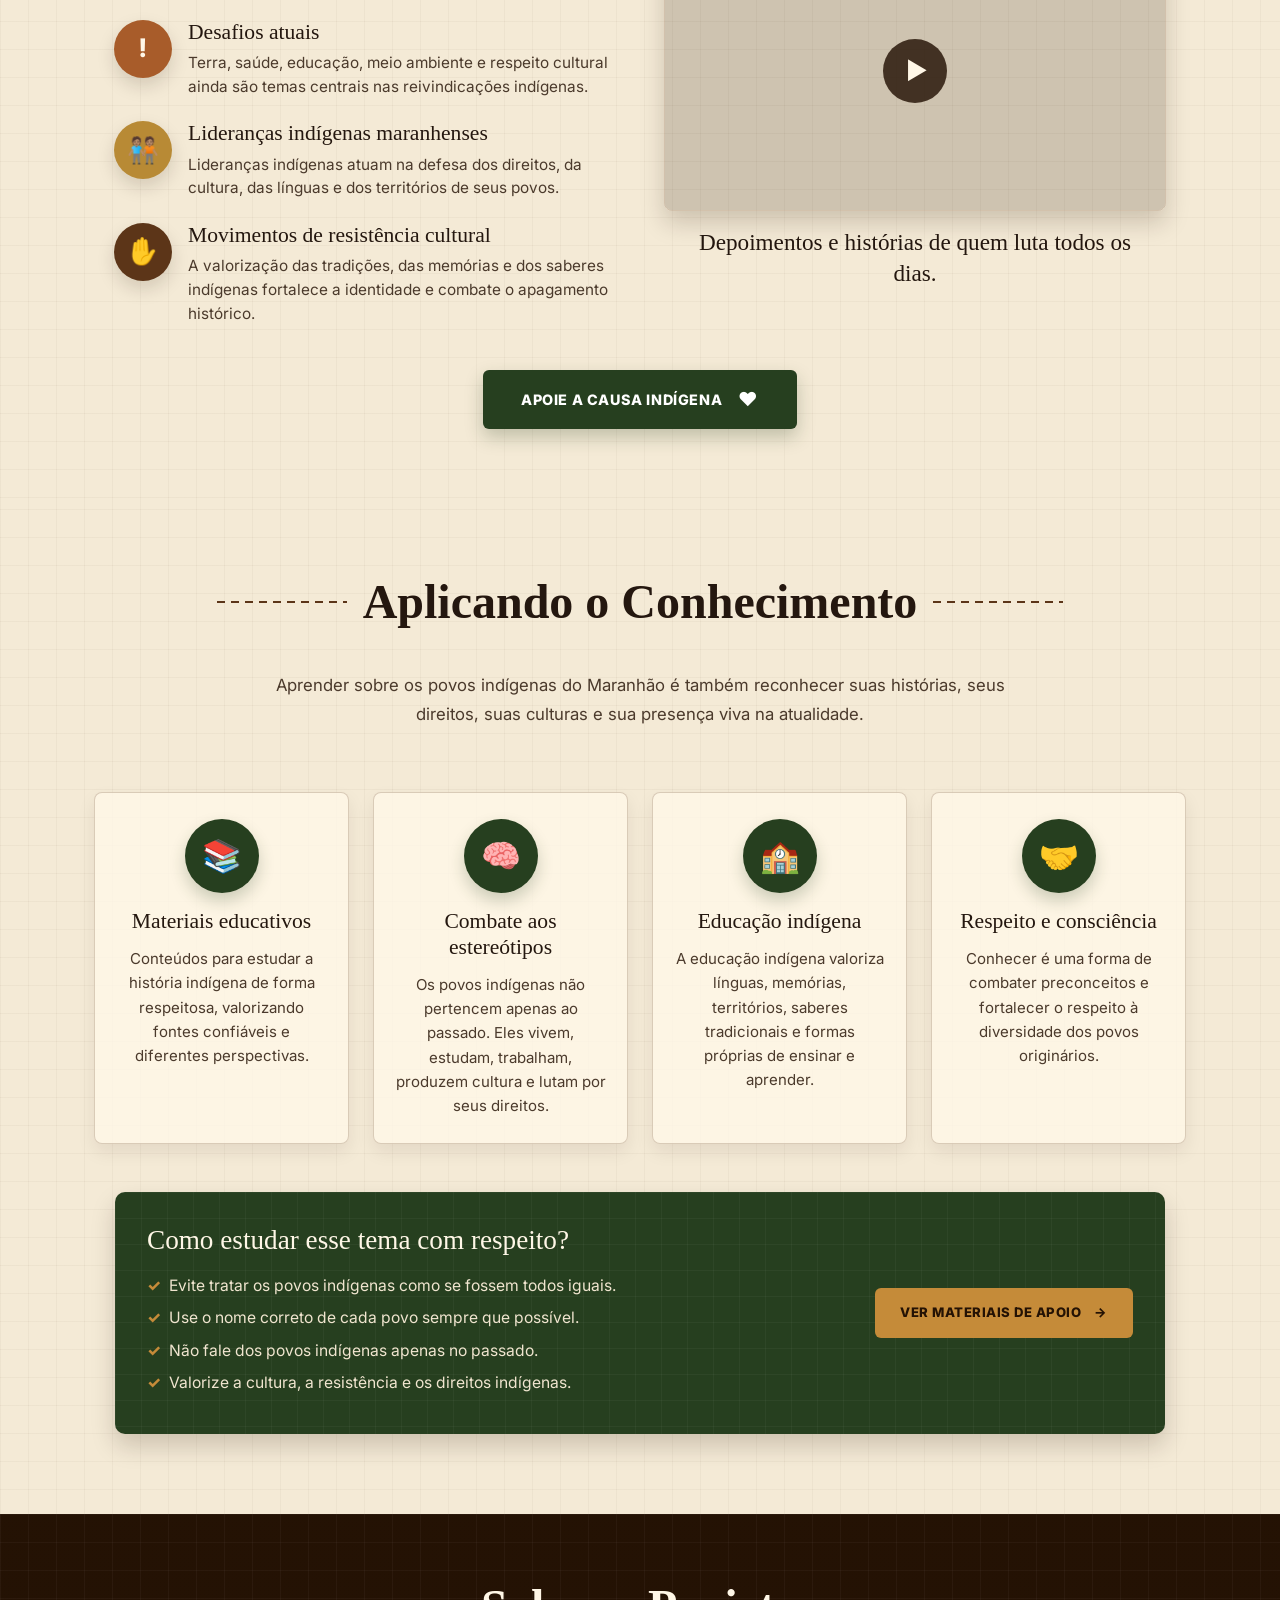
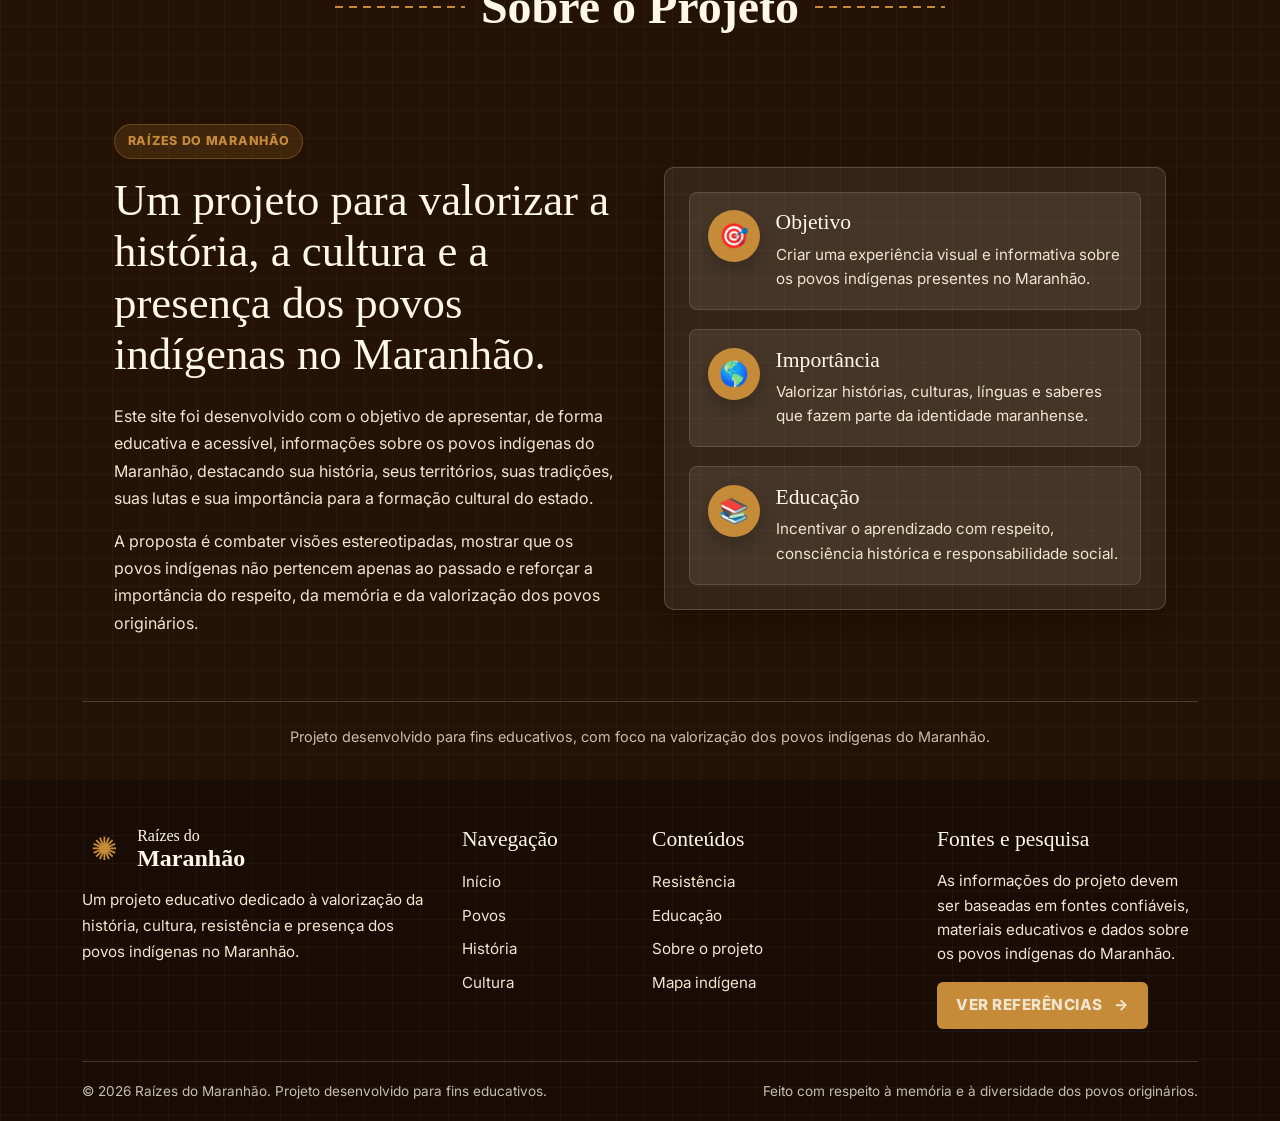
==== commit 12eeb212: "auterecao" ====
--- a/index.html
+++ b/index.html
@@ -71,10 +71,11 @@
                             <a class="nav-link" href="#sobre">Sobre</a>
                         </li>
 
-                        <li class="nav-item">
+<!--                        Espaço do professor
+                         <li class="nav-item">
                             <a class="nav-link" href="pagProfessor.html">Espaço do Professor</a>
                         </li>
-
+ -->
                     </ul>
                 </div>
             </div>
@@ -158,8 +159,70 @@
                     </ul>
                 </article>
             </div>
+                        <div class="col-md-6 col-lg-4">
+                <article class="povo-card">
+                    <div class="povo-img">
+                        🪶
+                    </div>
+
+                    <h3>Canela Apanyekrá</h3>
+
+                    <ul>
+                        <li><strong>Localização:</strong> Oeste</li>
+                        <li><strong>População:</strong> 4.586</li>
+                        <li><strong>Idioma:</strong> Gavião</li>
+                    </ul>
+                </article>
+            </div>
 
             <div class="col-md-6 col-lg-4">
+                <article class="povo-card">
+                    <div class="povo-img">
+                        🧺
+                    </div>
+
+                    <h3>Canela Memortumré</h3>
+
+                    <ul>
+                        <li><strong>Localização:</strong> Oeste</li>
+                        <li><strong>População:</strong> 2.449</li>
+                        <li><strong>Idioma:</strong> Awá-Guajá</li>
+                    </ul>
+                </article>
+            </div>
+            <div class="col-md-6 col-lg-4">
+                <article class="povo-card">
+                    <div class="povo-img">
+                        🌴
+                    </div>
+
+                    <h3>Gamela</h3>
+
+                    <ul>
+                        <li><strong>Localização:</strong> Centro-Oeste</li>
+                        <li><strong>População:</strong> 1.900</li>
+                        <li><strong>Idioma:</strong> Ka’apor</li>
+                    </ul>
+                </article>
+            </div>
+            
+            <div class="col-md-6 col-lg-4">
+                <article class="povo-card">
+                    <div class="povo-img">
+                        🌴
+                    </div>
+
+                    <h3>Gavião Pykopjê</h3>
+
+                    <ul>
+                        <li><strong>Localização:</strong> Centro-Oeste</li>
+                        <li><strong>População:</strong> 1.900</li>
+                        <li><strong>Idioma:</strong> Ka’apor</li>
+                    </ul>
+                </article>
+            </div>
+
+            <div class="col-md-6 col-lg-4 ativacao">
                 <article class="povo-card">
                     <div class="povo-img">
                         🌿
@@ -175,45 +238,15 @@
                 </article>
             </div>
 
-            <div class="col-md-6 col-lg-4">
-                <article class="povo-card">
-                    <div class="povo-img">
-                        🪶
-                    </div>
-
-                    <h3>Canela Apanyekrá</h3>
-
-                    <ul>
-                        <li><strong>Localização:</strong> Oeste</li>
-                        <li><strong>População:</strong> 4.586</li>
-                        <li><strong>Idioma:</strong> Gavião</li>
-                    </ul>
-                </article>
-            </div>
-
-            <div class="col-md-6 col-lg-4">
-                <article class="povo-card">
-                    <div class="povo-img">
-                        🧺
-                    </div>
-
-                    <h3>Canela Memortumré</h3>
-
-                    <ul>
-                        <li><strong>Localização:</strong> Oeste</li>
-                        <li><strong>População:</strong> 2.449</li>
-                        <li><strong>Idioma:</strong> Awá-Guajá</li>
-                    </ul>
-                </article>
-            </div>
-
-            <div class="col-md-6 col-lg-4">
+            <!-- Serão ativados atravez de um botão -->
+
+            <div class="col-md-6 col-lg-4 ativacao">
                 <article class="povo-card">
                     <div class="povo-img">
                         🌴
                     </div>
 
-                    <h3>Gamela</h3>
+                    <h3>Ka’apor</h3>
 
                     <ul>
                         <li><strong>Localização:</strong> Centro-Oeste</li>
@@ -222,14 +255,14 @@
                     </ul>
                 </article>
             </div>
-            <!-- Serão ativados atravez de um botão -->
+
             <div class="col-md-6 col-lg-4 ativacao">
                 <article class="povo-card">
                     <div class="povo-img">
                         🌴
                     </div>
 
-                    <h3>Krikati</h3>
+                    <h3>Krenyê</h3>
 
                     <ul>
                         <li><strong>Localização:</strong> Centro-Oeste</li>
@@ -244,7 +277,7 @@
                         🌴
                     </div>
 
-                    <h3>Gavião Pykopjê</h3>
+                    <h3>Krepynkatejê</h3>
 
                     <ul>
                         <li><strong>Localização:</strong> Centro-Oeste</li>
@@ -259,82 +292,7 @@
                         🌴
                     </div>
 
-                    <h3>Awá-Guajá</h3>
-
-                    <ul>
-                        <li><strong>Localização:</strong> Centro-Oeste</li>
-                        <li><strong>População:</strong> 1.900</li>
-                        <li><strong>Idioma:</strong> Ka’apor</li>
-                    </ul>
-                </article>
-            </div>
-            <div class="col-md-6 col-lg-4 ativacao">
-                <article class="povo-card">
-                    <div class="povo-img">
-                        🌴
-                    </div>
-
-                    <h3>Krenyê</h3>
-
-                    <ul>
-                        <li><strong>Localização:</strong> Centro-Oeste</li>
-                        <li><strong>População:</strong> 1.900</li>
-                        <li><strong>Idioma:</strong> Ka’apor</li>
-                    </ul>
-                </article>
-            </div>
-            <div class="col-md-6 col-lg-4 ativacao">
-                <article class="povo-card">
-                    <div class="povo-img">
-                        🌴
-                    </div>
-
-                    <h3>Krepynkatejê</h3>
-
-                    <ul>
-                        <li><strong>Localização:</strong> Centro-Oeste</li>
-                        <li><strong>População:</strong> 1.900</li>
-                        <li><strong>Idioma:</strong> Ka’apor</li>
-                    </ul>
-                </article>
-            </div>
-            <div class="col-md-6 col-lg-4 ativacao">
-                <article class="povo-card">
-                    <div class="povo-img">
-                        🌴
-                    </div>
-
-                    <h3>Tembé</h3>
-
-                    <ul>
-                        <li><strong>Localização:</strong> Centro-Oeste</li>
-                        <li><strong>População:</strong> 1.900</li>
-                        <li><strong>Idioma:</strong> Ka’apor</li>
-                    </ul>
-                </article>
-            </div>
-            <div class="col-md-6 col-lg-4 ativacao">
-                <article class="povo-card">
-                    <div class="povo-img">
-                        🌴
-                    </div>
-
-                    <h3>Tremembé</h3>
-
-                    <ul>
-                        <li><strong>Localização:</strong> Centro-Oeste</li>
-                        <li><strong>População:</strong> 1.900</li>
-                        <li><strong>Idioma:</strong> Ka’apor</li>
-                    </ul>
-                </article>
-            </div>
-            <div class="col-md-6 col-lg-4 ativacao">
-                <article class="povo-card">
-                    <div class="povo-img">
-                        🌴
-                    </div>
-
-                    <h3>Ka’apor</h3>
+                    <h3>Krikati</h3>
 
                     <ul>
                         <li><strong>Localização:</strong> Centro-Oeste</li>
@@ -368,11 +326,6 @@
                         Explore o mapa e conheça os territórios indígenas
                         presentes no Maranhão.
                     </p>
-
-                    <a href="#" class="btn-mapa">
-                        Ver mapa interativo
-                        <span>⛓</span>
-                    </a>
                 </div>
             </div>
 
@@ -380,18 +333,10 @@
                 <div class="mapa-area">
 
                     <img 
-                        src="src/images/mapa.jpg" 
+                        src="src/images/Anapuru Muypurá.png" 
                         alt="Mapa do Maranhão com marcações de povos indígenas"
                         class="mapa-img"
                     >
-
-                    <button class="map-marker marker-guajajara" aria-label="Guajajara"></button>
-                    <button class="map-marker marker-canela" aria-label="Canela"></button>
-                    <button class="map-marker marker-krikati" aria-label="Krikati"></button>
-                    <button class="map-marker marker-gaviao" aria-label="Gavião"></button>
-                    <button class="map-marker marker-awa" aria-label="Awá-Guajá"></button>
-                    <button class="map-marker marker-kaapor" aria-label="Ka'apor"></button>
-
                 </div>
             </div>
 
@@ -399,7 +344,7 @@
                 <ul class="mapa-legenda">
 
                     <li>
-                        <span class="legenda-cor muypura"></span>
+                        <span class="legenda-cor anapuru_muypura"></span>
                         Anapuru Muypurá
                     </li>
 
@@ -439,28 +384,13 @@
                     </li>
 
                     <li>
-                        <span class="legenda-cor awa"></span>
-                        Awá-Guajá
-                    </li>
-
-                    <li>
-                        <span class="legenda-cor Krenyê"></span>
+                        <span class="legenda-cor kranye"></span>
                         Krenyê
                     </li>
 
                     <li>
-                        <span class="legenda-cor Krenyê"></span>
-                        Krepynkatejê
-                    </li>
-
-                    <li>
-                        <span class="legenda-cor Krenyê"></span>
-                        Tembé
-                    </li>
-
-                    <li>
-                        <span class="legenda-cor Krenyê"></span>
-                        Tremembé
+                        <span class="legenda-cor krepynkateje"></span>
+                        Krepunkatejê
                     </li>
 
                     <li>
@@ -487,7 +417,7 @@
             <button 
                 class="timeline-item active"
                 data-title="Antes da chegada dos europeus"
-                data-text="Antes da colonização, o território que hoje chamamos de Maranhão já era habitado por diversos povos indígenas, com suas próprias línguas, culturas, formas de organização, espiritualidade e relação com a natureza."
+                data-text="● Ocupação da Ilha de Upaon-Açu (São Luís) há pelo menos 7 mil anos.&#10;● Chegada de grupos agricultores da Amazônia há cerca de 1.500 anos.&#10;● Domínio dos Tupinambá, que ocupavam o litoral maranhense e fundaram diversas aldeias."
             >
                 <div class="timeline-icon">🏹</div>
                 <div class="timeline-point"></div>
@@ -497,7 +427,7 @@
             <button 
                 class="timeline-item"
                 data-title="Período colonial e primeiros contatos"
-                data-text="Com a chegada dos europeus, os povos indígenas passaram a enfrentar conflitos, exploração, tentativas de catequização e mudanças forçadas em seus modos de vida."
+                data-text="● 1612: Fundação de São Luís pelos franceses (França Equinocial), que estabeleceram alianças com os povos indígenas. &#10;● 1615: Expulsão dos franceses pelos portugueses e início da colonização, marcada por guerras, escravização, doenças e perda de territórios indígenas. "
             >
                 <div class="timeline-icon">⛵</div>
                 <div class="timeline-point"></div>
@@ -507,7 +437,7 @@
             <button 
                 class="timeline-item"
                 data-title="Conflitos, resistência e expulsões"
-                data-text="Durante o avanço da colonização, muitos povos indígenas resistiram à perda de seus territórios, à violência e às tentativas de apagamento cultural."
+                data-text="● 1641–1644: Ocupação holandesa de São Luís. &#10;● 1650–1720: Guerra dos Bárbaros, um dos maiores movimentos de resistência indígena contra a expansão colonial. &#10;● 1684: Revolta de Beckman, que envolveu disputas sobre a escravização indígena e a atuação dos jesuítas. &#10;● 1755: Reformas Pombalinas extinguem oficialmente a escravidão indígena, mas mantêm mecanismos de controle sobre os povos originários. &#10;● 1823: Participação de indígenas nas lutas pela Independência do Maranhão. &#10;● 1901: Revolta de Alto Alegre, liderada pelos Tentehar (Guajajara), uma das maiores rebeliões indígenas do Brasil. "
             >
                 <div class="timeline-icon">⚔️</div>
                 <div class="timeline-point"></div>
@@ -517,7 +447,7 @@
             <button 
                 class="timeline-item"
                 data-title="Século XX: políticas indígenas"
-                data-text="No século XX, surgiram políticas voltadas aos povos indígenas, mas muitas delas ainda tinham uma visão de controle e integração forçada, sem respeitar totalmente a autonomia indígena."
+                data-text="● 1963: Movimento Messiânico Canela. &#10;● Décadas de 1970 e 1980: Construção da Estrada de Ferro Carajás e implantação do Programa Grande Carajás, causando desmatamento, invasão de terras e impactos sobre povos como os Awá-Guajá. &#10;● 1988: Constituição Federal reconhece os direitos territoriais, culturais e a organização social dos povos indígenas. "
             >
                 <div class="timeline-icon">🏛️</div>
                 <div class="timeline-point"></div>
@@ -527,12 +457,13 @@
             <button 
                 class="timeline-item"
                 data-title="Atualidade: lutas por território e direitos"
-                data-text="Atualmente, os povos indígenas do Maranhão continuam lutando pela demarcação de terras, preservação de suas culturas, proteção ambiental, educação diferenciada e respeito aos seus direitos."
+                data-text="● 2022: Censo registra mais de 57 mil indígenas no Maranhão, indicando recuperação demográfica. &#10;● 2025: Operação de desintrusão na Terra Indígena Arariboia para retirar invasores e proteger os povos Guajajara e Awá. &#10;● Continuidade da luta pela demarcação das terras, preservação da cultura, valorização das línguas indígenas e garantia dos direitos constitucionais. "
             >
                 <div class="timeline-icon">✊</div>
                 <div class="timeline-point"></div>
                 <p>Atualidade: lutas por território e direitos</p>
             </button>
+            
 
         </div>
 
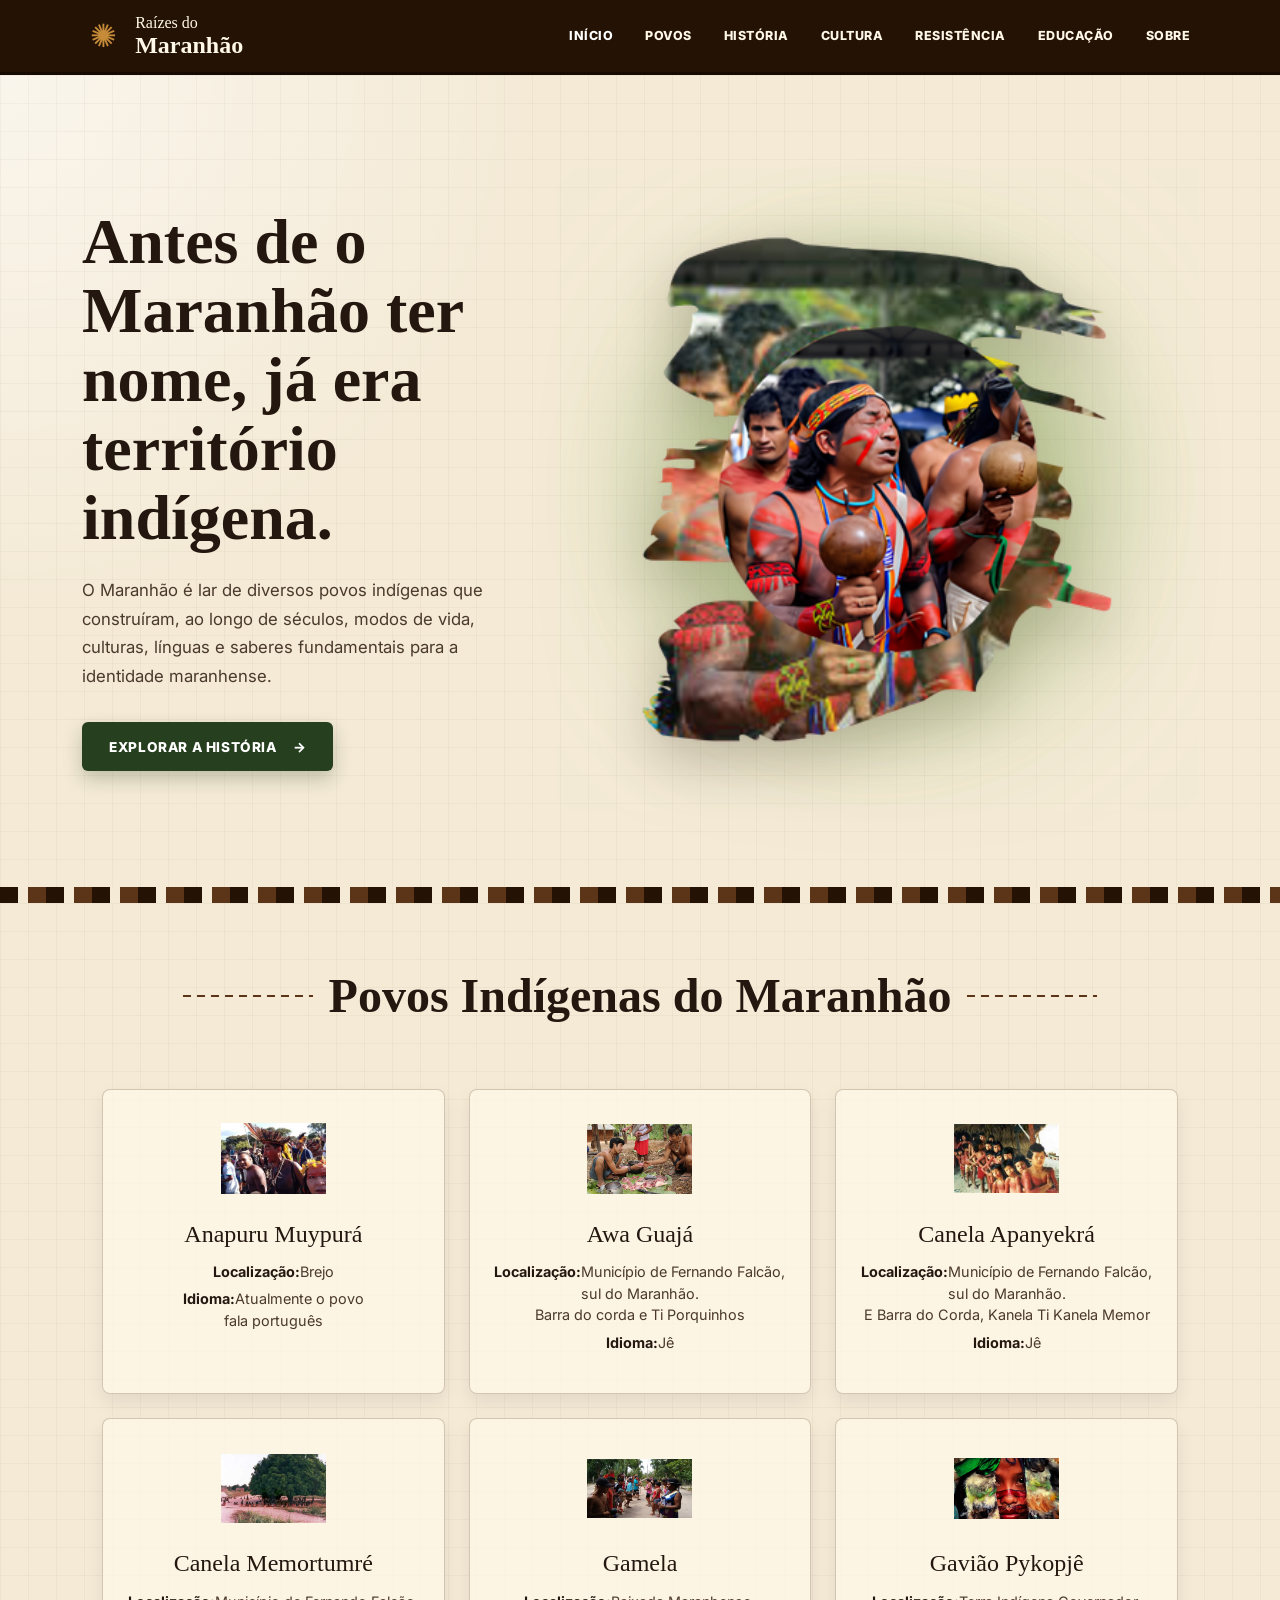
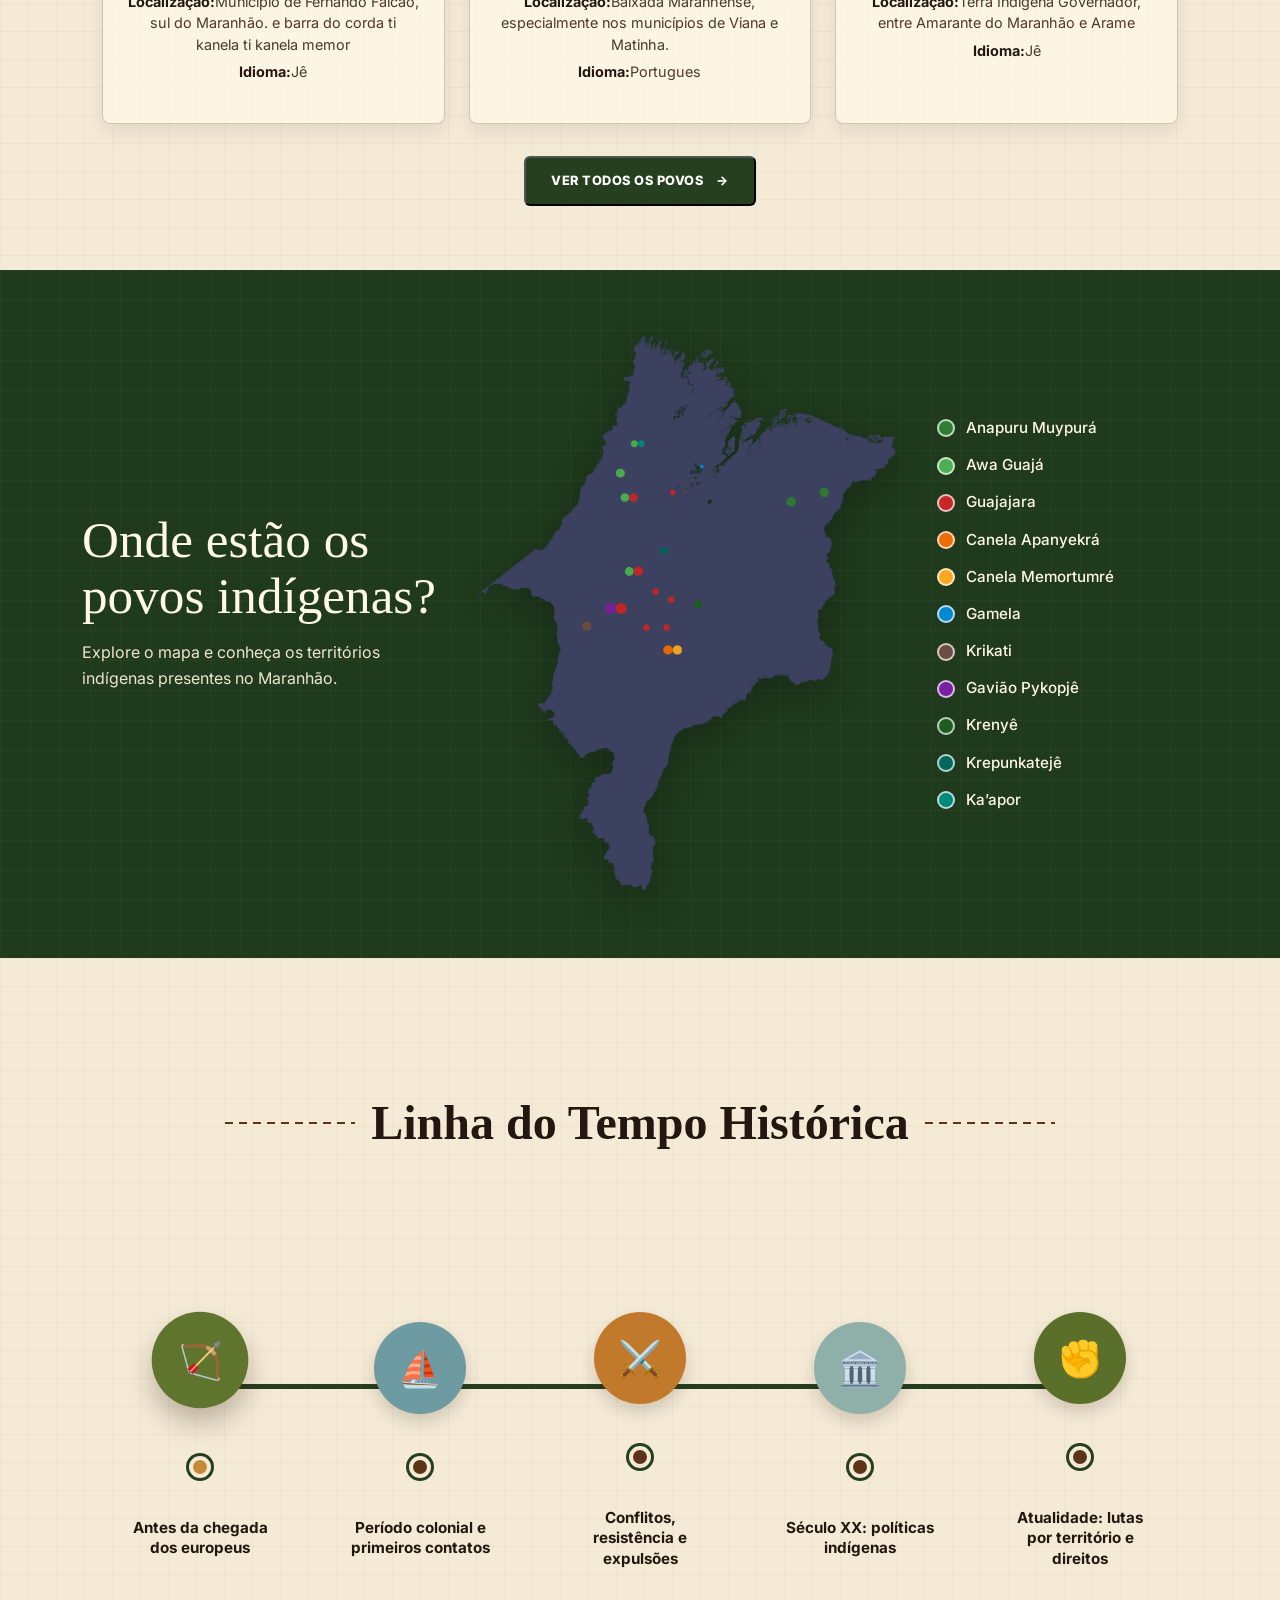
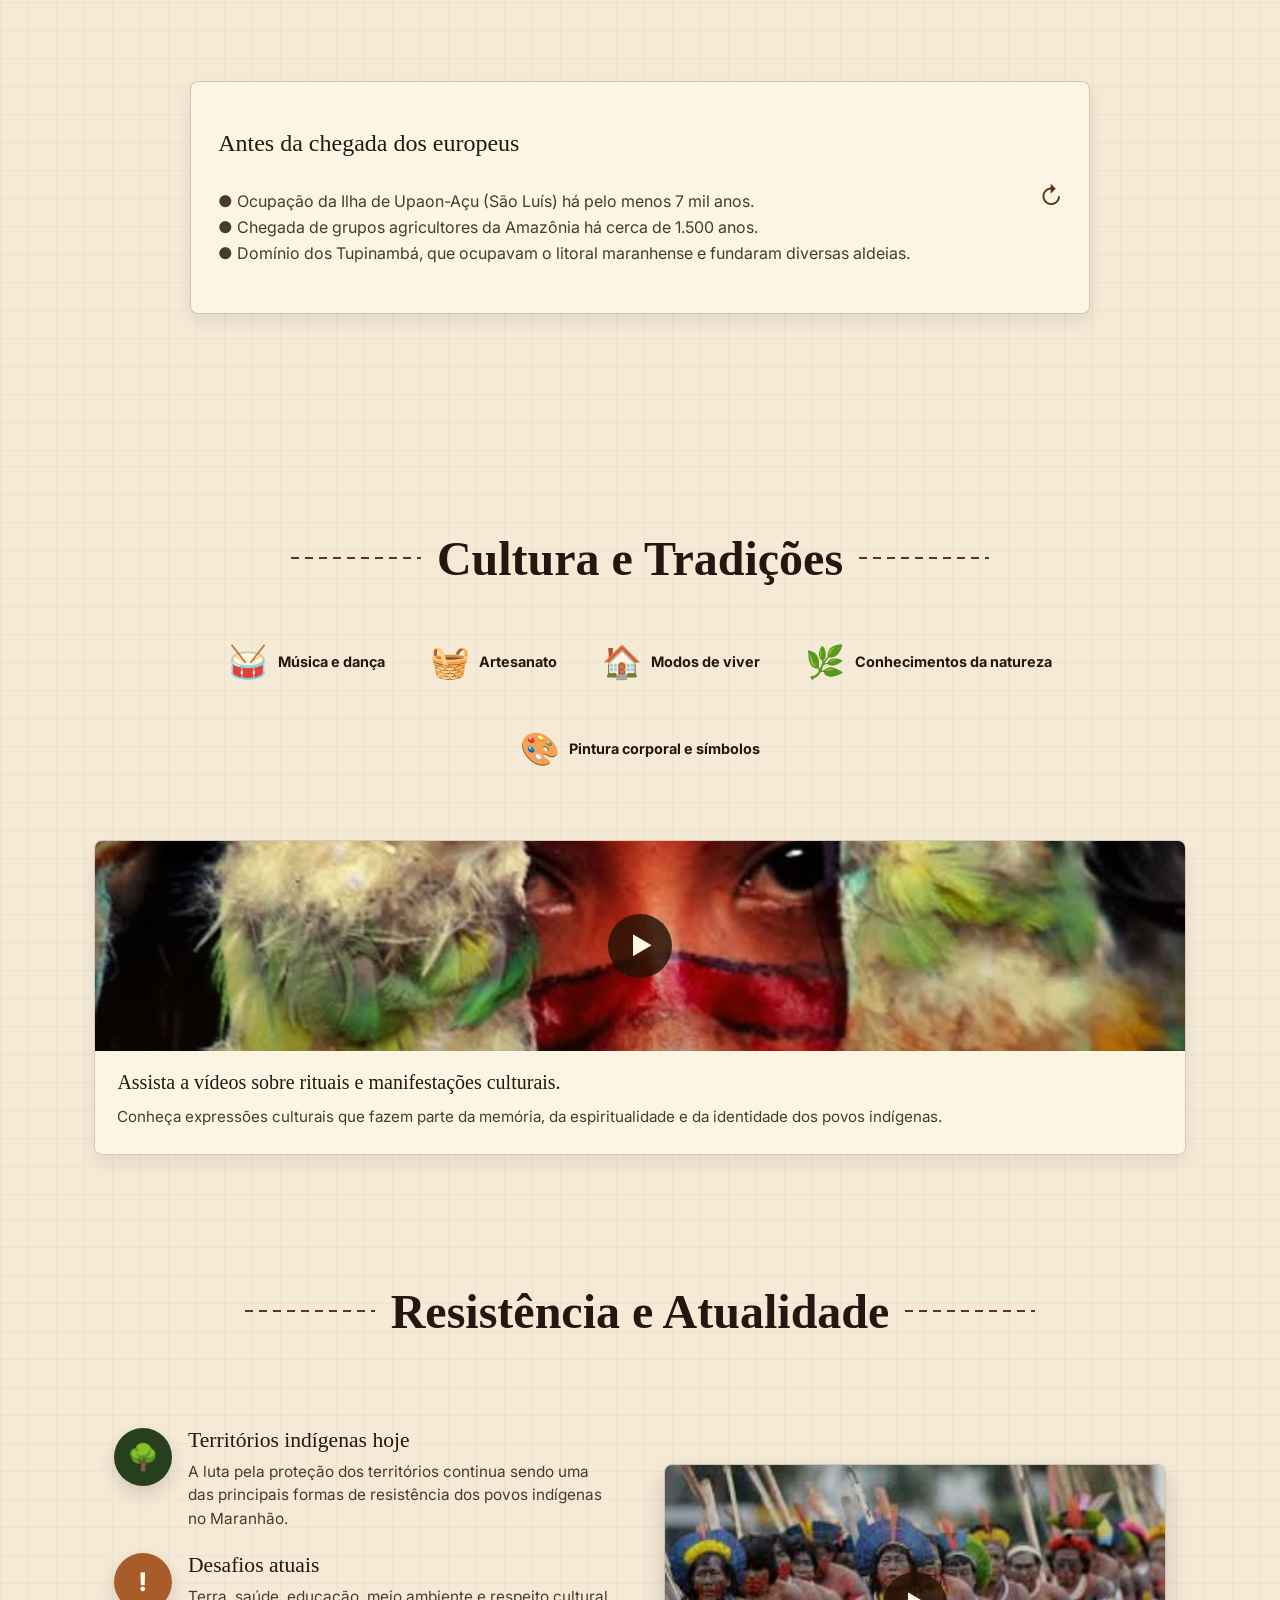
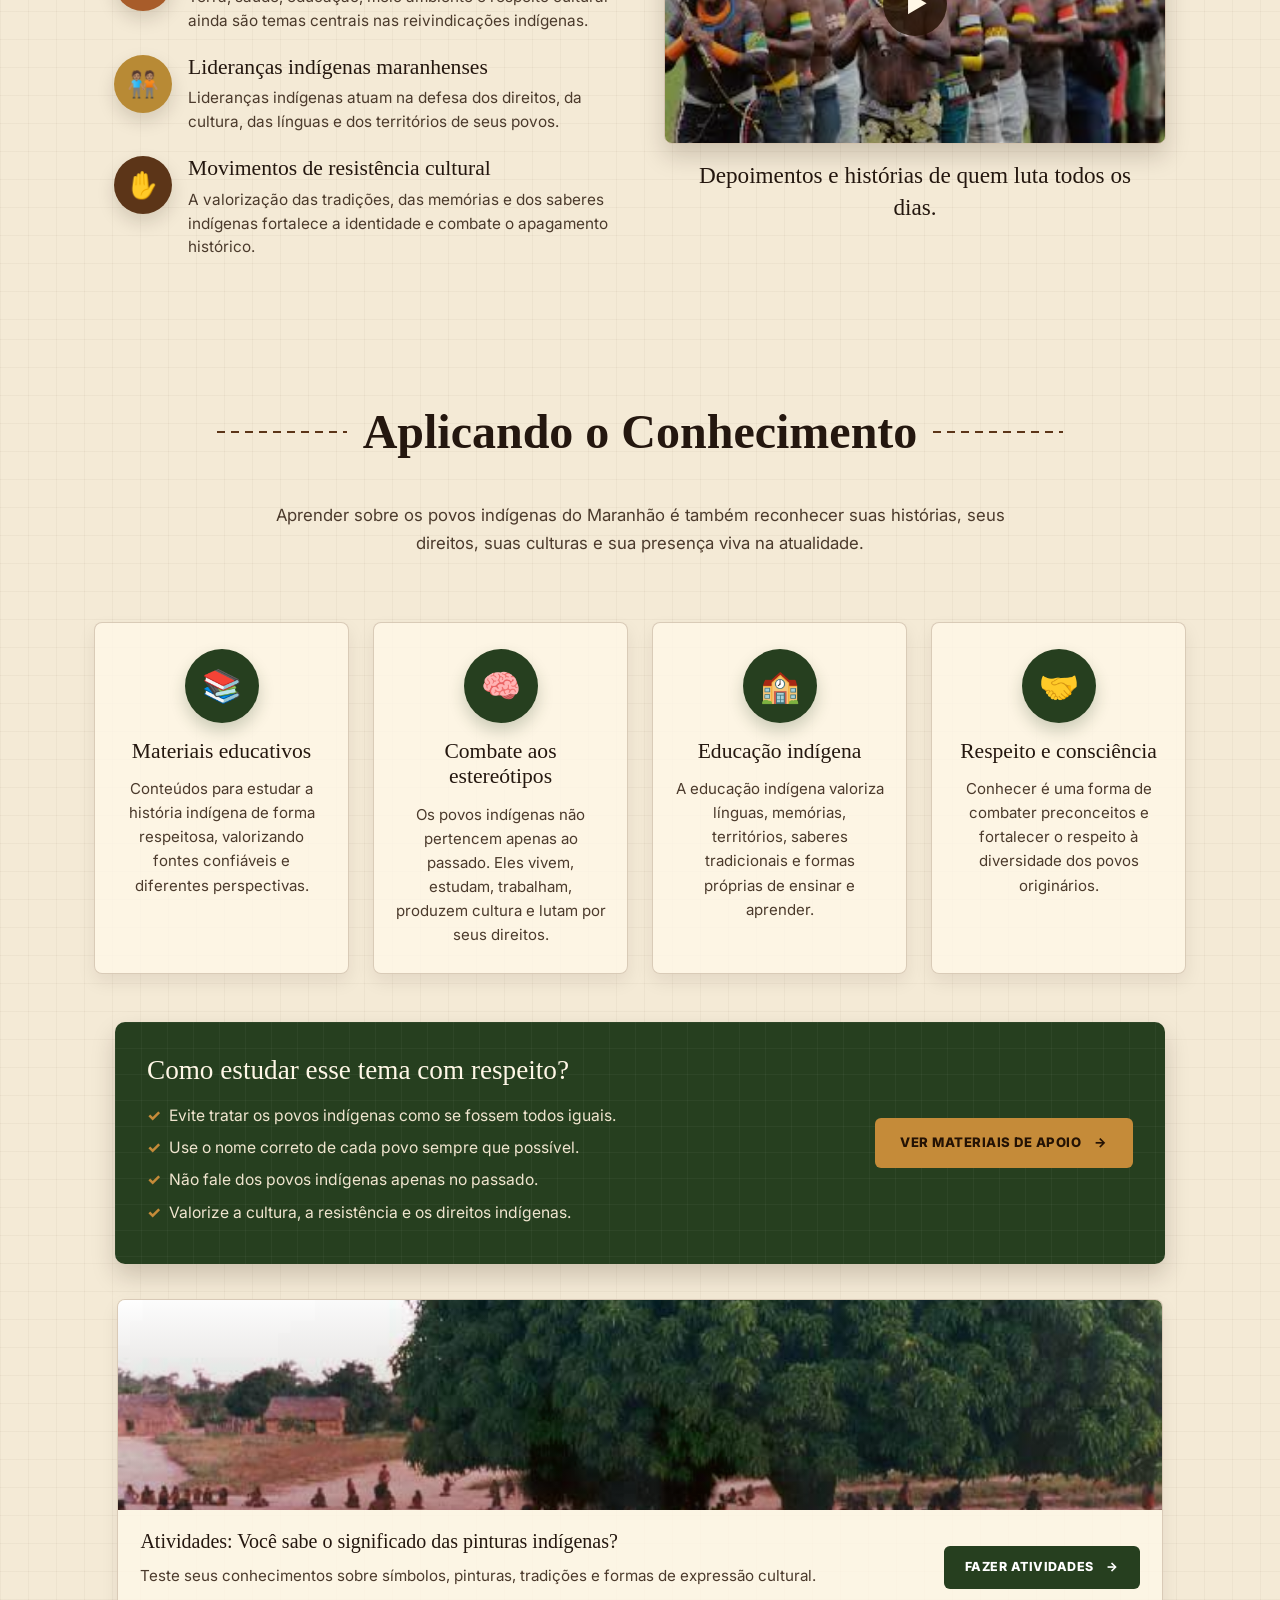
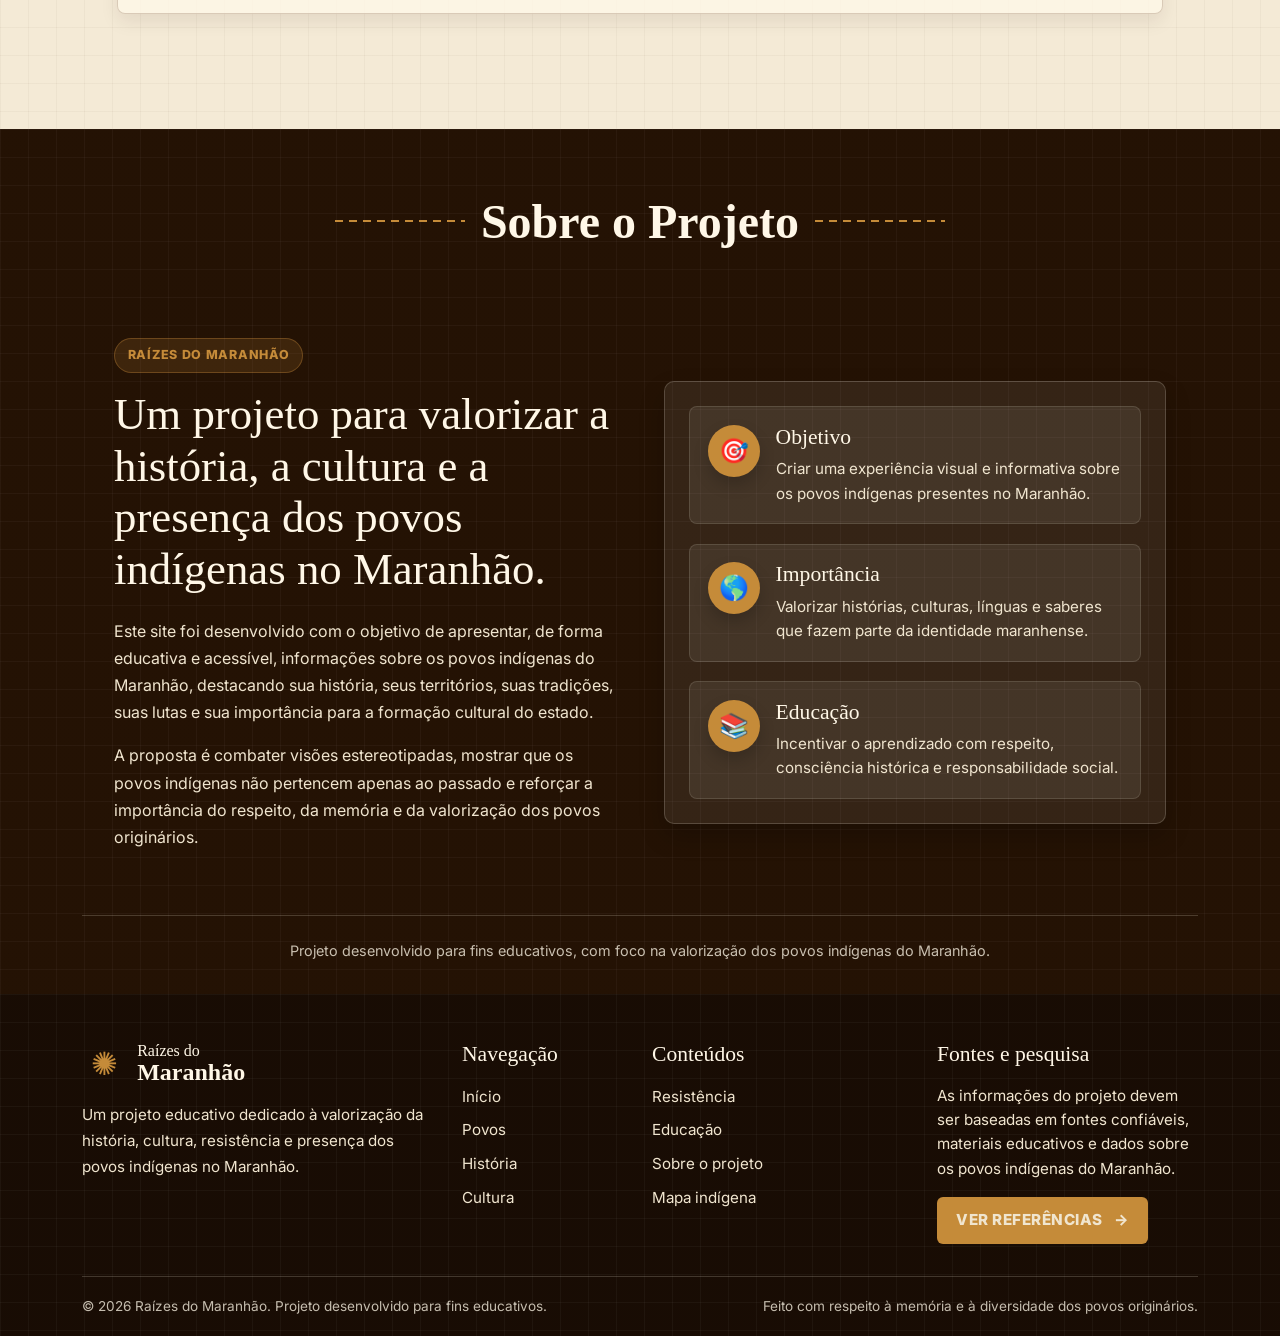
==== commit a99cd8c1: "Site finalizado" ====
--- a/index.html
+++ b/index.html
@@ -129,177 +129,188 @@
         <div class="row g-4 povos-grid">
 
             <div class="col-md-6 col-lg-4">
-                <article class="povo-card">
-                    <div class="povo-img">
-                        🪶
-                    </div>
-
-                    <h3>Anapuru Muypurá</h3>
-
-                    <ul>
-                        <li><strong>Localização:</strong> Centro-Leste</li>
-                        <li><strong>População:</strong> 26.845</li>
-                        <li><strong>Idioma:</strong> Guajajara</li>
-                    </ul>
-                </article>
+                    <a href="https://drive.google.com/file/d/1rPoCvsOs2s5e95eFRS4vSpErge6-HoxL/view?usp=drive_link"
+                    target="_blank"
+                    >
+                    <article class="povo-card">
+                        <div class="povo-img">
+                            <img src="src/images/povos/Anaporu/povos-ma-rosa-tremembe-01-scaled-554x374.jpg" alt="">
+                        </div>
+                        <h3>Anapuru Muypurá</h3>
+                        <ul>
+                            <li><strong>Localização:</strong>Brejo</li>
+                            <li><strong>Idioma:</strong>Atualmente o povo <br> fala português</li>
+                        </ul>
+                    </article>
+                </a>
             </div>
 
             <div class="col-md-6 col-lg-4">
-                <article class="povo-card">
-                    <div class="povo-img">
-                        🏺
-                    </div>
-
-                    <h3>Awa Guajá</h3>
-
-                    <ul>
-                        <li><strong>Localização:</strong> Centro-Oeste</li>
-                        <li><strong>População:</strong> 3.215</li>
-                        <li><strong>Idioma:</strong> Canela</li>
-                    </ul>
-                </article>
-            </div>
-                        <div class="col-md-6 col-lg-4">
-                <article class="povo-card">
-                    <div class="povo-img">
-                        🪶
-                    </div>
-
-                    <h3>Canela Apanyekrá</h3>
-
-                    <ul>
-                        <li><strong>Localização:</strong> Oeste</li>
-                        <li><strong>População:</strong> 4.586</li>
-                        <li><strong>Idioma:</strong> Gavião</li>
-                    </ul>
-                </article>
-            </div>
-
+                <a href="https://drive.google.com/file/d/1ad34Pq-2YN8jKyklmiL42skddur5xine/view?usp=drive_link"
+                target="_blank"
+                >
+                    <article class="povo-card">
+                        <div class="povo-img">
+                            <img src="src/images/povos/Awa Guaja/71185scr_1b623538433599b.jpg" alt="">
+                        </div>
+                        <h3>Awa Guajá</h3>
+                        <ul>
+                            <li><strong>Localização:</strong>Município de Fernando Falcão, sul do Maranhão. <br> Barra do corda e Ti Porquinhos</li>
+                            <li><strong>Idioma:</strong>Jê</li>
+                        </ul>
+                    </article>
+                </a>
+            </div>
             <div class="col-md-6 col-lg-4">
-                <article class="povo-card">
-                    <div class="povo-img">
-                        🧺
-                    </div>
-
-                    <h3>Canela Memortumré</h3>
-
-                    <ul>
-                        <li><strong>Localização:</strong> Oeste</li>
-                        <li><strong>População:</strong> 2.449</li>
-                        <li><strong>Idioma:</strong> Awá-Guajá</li>
-                    </ul>
-                </article>
-            </div>
+                <a href="https://drive.google.com/file/d/1gpBqJWQE9p9GlOk51IvIgTtIET0J1aCr/view?usp=drive_link"
+                target="_blank"
+                >
+                    <article class="povo-card">
+                        <div class="povo-img">
+                            <img src="src/images/povos/Canela Apanye/download.jpg" alt="">
+                        </div>
+                        <h3>Canela Apanyekrá</h3>
+                        <ul>
+                            <li><strong>Localização:</strong>Município de Fernando Falcão, sul do Maranhão. <br>E Barra do Corda, Kanela Ti Kanela Memor </li>
+                            <li><strong>Idioma:</strong>Jê</li>
+                        </ul>
+                    </article>
+                </a>
+            </div>
+
             <div class="col-md-6 col-lg-4">
-                <article class="povo-card">
-                    <div class="povo-img">
-                        🌴
-                    </div>
-
-                    <h3>Gamela</h3>
-
-                    <ul>
-                        <li><strong>Localização:</strong> Centro-Oeste</li>
-                        <li><strong>População:</strong> 1.900</li>
-                        <li><strong>Idioma:</strong> Ka’apor</li>
-                    </ul>
-                </article>
+                <a href="https://drive.google.com/file/d/1Ifzwig4UhJx0cjWH5Dtwk9mnlB5Ltd9L/view?usp=drive_link"
+                target="_blank"
+                >
+                    <article class="povo-card">
+                        <div class="povo-img">
+                            <img src="src/images/povos/Canela Apanye/canela_5.jpg" alt="">
+                        </div>
+                        <h3>Canela Memortumré</h3>
+                        <ul>
+                            <li><strong>Localização:</strong>Município de Fernando Falcão, sul do Maranhão. e barra do corda ti kanela ti kanela memor </li>
+                            <li><strong>Idioma:</strong>Jê</li>
+                        </ul>
+                    </article>
+                </a>
+            </div>
+            <div class="col-md-6 col-lg-4">
+                <a href="https://drive.google.com/file/d/1iVWhaDFwWvhEXDp8PD3nV_RehLrcHCQ1/view?usp=drive_link"
+                target="_blank"
+                >
+                    <article class="povo-card">
+                        <div class="povo-img">
+                            <img src="src/images/povos/Gamela/images (1).jfif" alt="">
+                        </div>
+                        <h3>Gamela</h3>
+                        <ul>
+                            <li><strong>Localização:</strong>Baixada Maranhense, especialmente nos municípios de Viana e Matinha. </li>
+                            <li><strong>Idioma:</strong>Portugues</li>
+                        </ul>
+                    </article>
+                </a>
             </div>
             
             <div class="col-md-6 col-lg-4">
-                <article class="povo-card">
-                    <div class="povo-img">
-                        🌴
-                    </div>
-
-                    <h3>Gavião Pykopjê</h3>
-
-                    <ul>
-                        <li><strong>Localização:</strong> Centro-Oeste</li>
-                        <li><strong>População:</strong> 1.900</li>
-                        <li><strong>Idioma:</strong> Ka’apor</li>
-                    </ul>
-                </article>
+                <a href="https://drive.google.com/file/d/1dAElE7XiGfu5Qdp4fLUwm-fI4VLUWeNa/view?usp=drive_link"
+                target="_blank"
+                >
+                    <article class="povo-card">
+                        <div class="povo-img">
+                            <img src="src/images/povos/Gavião Pykojê/images.jpg" alt="">
+                        </div>
+                        <h3>Gavião Pykopjê</h3>
+                        <ul>
+                            <li><strong>Localização:</strong>Terra Indígena Governador, entre Amarante do Maranhão e Arame </li>
+                            <li><strong>Idioma:</strong>Jê</li>
+                        </ul>
+                    </article>
+                </a>
             </div>
 
             <div class="col-md-6 col-lg-4 ativacao">
-                <article class="povo-card">
-                    <div class="povo-img">
-                        🌿
-                    </div>
-
-                    <h3>Guajajara</h3>
-
-                    <ul>
-                        <li><strong>Localização:</strong> Oeste</li>
-                        <li><strong>População:</strong> 1.306</li>
-                        <li><strong>Idioma:</strong> Krikati</li>
-                    </ul>
-                </article>
+                <a href="https://drive.google.com/file/d/1HypJtwgYaFcGKzTpMD1AtbWzeRcPlye2/view?usp=drive_link"
+                target="_blank"
+                >
+                    <article class="povo-card">
+                        <div class="povo-img">
+                            <img src="src/images/povos/Guajajaras/download.jpg" alt="">
+                        </div>
+                        <h3>Guajajara</h3>
+                        <ul>
+                            <li><strong>Localização:</strong>Centro do Maranhão, especialmente na Terra Indígena Arariboia e Cana Brava.</li>
+                            <li><strong>Idioma:</strong>Tupi-Guarani</li>
+                        </ul>
+                    </article>
+                </a>
             </div>
 
             <!-- Serão ativados atravez de um botão -->
 
             <div class="col-md-6 col-lg-4 ativacao">
-                <article class="povo-card">
-                    <div class="povo-img">
-                        🌴
-                    </div>
-
-                    <h3>Ka’apor</h3>
-
-                    <ul>
-                        <li><strong>Localização:</strong> Centro-Oeste</li>
-                        <li><strong>População:</strong> 1.900</li>
-                        <li><strong>Idioma:</strong> Ka’apor</li>
-                    </ul>
-                </article>
+                <a href="https://drive.google.com/file/d/16kU2G6ivYp3C7Yu8bN7pEjnXe0YcFgwz/view?usp=drive_link"
+                target="_blank"
+                >
+                    <article class="povo-card">
+                        <div class="povo-img">
+                            <img src="src/images/povos/Ka'apor/download.jpg" alt="">
+                        </div>
+                        <h3>Ka’apor</h3>
+                        <ul>
+                            <li><strong>Localização:</strong>Terra Indígena Alto Turiaçu </li>
+                            <li><strong>Idioma:</strong>Tupi-Guarani</li>
+                        </ul>
+                    </article>
+                </a>
             </div>
 
             <div class="col-md-6 col-lg-4 ativacao">
-                <article class="povo-card">
-                    <div class="povo-img">
-                        🌴
-                    </div>
-
-                    <h3>Krenyê</h3>
-
-                    <ul>
-                        <li><strong>Localização:</strong> Centro-Oeste</li>
-                        <li><strong>População:</strong> 1.900</li>
-                        <li><strong>Idioma:</strong> Ka’apor</li>
-                    </ul>
-                </article>
+                <a href="https://drive.google.com/file/d/1x8HE7Lp7fglSzFhfvbK8r1mJ9HkxJnVj/view?usp=drive_link"
+                target="_blank"
+                >
+                    <article class="povo-card">
+                        <div class="povo-img">
+                            <img src="src/images/povos/Krenyê/images (2).jfif" alt="">
+                        </div>
+                        <h3>Krenyê</h3>
+                        <ul>
+                            <li><strong>Localização:</strong>Tuntum</li>
+                            <li><strong>Idioma:</strong>Timbira</li>
+                        </ul>
+                    </article>
+                </a>
             </div>
             <div class="col-md-6 col-lg-4 ativacao">
-                <article class="povo-card">
-                    <div class="povo-img">
-                        🌴
-                    </div>
-
-                    <h3>Krepynkatejê</h3>
-
-                    <ul>
-                        <li><strong>Localização:</strong> Centro-Oeste</li>
-                        <li><strong>População:</strong> 1.900</li>
-                        <li><strong>Idioma:</strong> Ka’apor</li>
-                    </ul>
-                </article>
+                <a href="https://drive.google.com/file/d/1BGyqFV9C43og1L7fZ9Pxbg4ucs80IE9C/view?usp=drive_link"
+                target="_blank"
+                >
+                    <article class="povo-card">
+                        <div class="povo-img">
+                            <img src="src/images/povos/Krepynkatejê/images.jpg" alt="">
+                        </div>
+                        <h3>Krepynkatejê</h3>
+                        <ul>
+                            <li><strong>Localização:</strong>Itaipava do Grajaú  TI Geralda Toco Preto</li>
+                            <li><strong>Idioma:</strong>Jê</li>
+                        </ul>
+                    </article>
+                </a>
             </div>
             <div class="col-md-6 col-lg-4 ativacao">
-                <article class="povo-card">
-                    <div class="povo-img">
-                        🌴
-                    </div>
-
-                    <h3>Krikati</h3>
-
-                    <ul>
-                        <li><strong>Localização:</strong> Centro-Oeste</li>
-                        <li><strong>População:</strong> 1.900</li>
-                        <li><strong>Idioma:</strong> Ka’apor</li>
-                    </ul>
-                </article>
+                <a href="https://drive.google.com/file/d/14MkxQyppApJJ1MvQgPO7z_HuQ8iKKlUq/view?usp=drive_link"
+                target="_blank"
+                >
+                    <article class="povo-card">
+                        <div class="povo-img">
+                            <img src="src/images/povos/Krikati/images.jpg" alt="">
+                        </div>
+                        <h3>Krikati</h3>
+                        <ul>
+                            <li><strong>Localização:</strong>Montes altos e Sítio Novo</li>
+                            <li><strong>Idioma:</strong>Jê</li>
+                        </ul>
+                    </article>
+                </a>
             </div>
 
         </div>
@@ -470,12 +481,11 @@
         <div class="timeline-info">
             <div>
                 <h3 id="timelineTitle">Antes da chegada dos europeus</h3>
-                <p id="timelineText">
-                    Antes da colonização, o território que hoje chamamos de Maranhão já era habitado por diversos povos indígenas, com suas próprias línguas, culturas, formas de organização, espiritualidade e relação com a natureza.
+                <p id="timelineText">● Ocupação da Ilha de Upaon-Açu (São Luís) há pelo menos 7 mil anos.&#10;● Chegada de grupos agricultores da Amazônia há cerca de 1.500 anos.&#10;● Domínio dos Tupinambá, que ocupavam o litoral maranhense e fundaram diversas aldeias.
                 </p>
             </div>
 
-            <span class="timeline-refresh">↻</span>
+            <span class="timeline-refresh">↻</a></span>
         </div>
 
     </div>
@@ -491,45 +501,70 @@
 
         <div class="cultura-menu">
 
-            <button class="cultura-item active">
-                <span>🥁</span>
-                Música e dança
-            </button>
-
-            <button class="cultura-item">
-                <span>🧺</span>
-                Artesanato
-            </button>
-
-            <button class="cultura-item">
-                <span>🏠</span>
-                Modos de viver
-            </button>
-
-            <button class="cultura-item">
-                <span>🌿</span>
-                Conhecimentos da natureza
-            </button>
-
-            <button class="cultura-item">
-                <span>🎨</span>
-                Pintura corporal e símbolos
-            </button>
+            <a href="https://drive.google.com/file/d/16mDa4gKRn_zdem0ugUIScpSBlf6npW1L/view?usp=drive_link"
+            target="_blank"
+            >
+                <button class="cultura-item">
+                    <span>🥁</span>
+                    Música e dança
+                </button>
+            </a>
+
+            <a href="https://drive.google.com/file/d/1M6bBgQZ6YuNKuRHP2fPUhZVxKCnwa_lm/view?usp=drive_link"
+            target="_blank"
+            >
+                <button class="cultura-item">
+                    <span>🧺</span>
+                    Artesanato
+                </button>
+            </a>
+
+            <a href="https://drive.google.com/file/d/1D5gnkC3WvSTjl6YRWJ3L15oKtybwoNcd/view?usp=drive_link"
+            target="_blank"
+            >
+                <button class="cultura-item">
+                    <span>🏠</span>
+                    Modos de viver
+                </button>
+            </a>
+
+            <a href="https://drive.google.com/file/d/1gNaDUMlXCoTw-WAP0hUzocOyqUg5JNls/view?usp=drive_link"
+            target="_blank"
+            >
+                <button class="cultura-item">
+                    <span>🌿</span>
+                    Conhecimentos da natureza
+                </button>
+            </a>
+
+            <a href="https://drive.google.com/file/d/1sRQpr44g-j6-TKL29_m36Faq691INCV0/view?usp=drive_link"
+            target="_blank"
+            >
+                <button class="cultura-item">
+                    <span>🎨</span>
+                    Pintura corporal e símbolos
+                </button>
+            </a>
 
         </div>
 
         <div class="row g-4 cultura-content">
 
-            <div class="col-lg-6">
+            <div>
                 <article class="cultura-card cultura-video-card">
 
                     <div class="cultura-img">
-                        <img src="src/assets/img/cultura-danca.jpg" alt="Manifestação cultural indígena">
-
-                        <button class="play-button" aria-label="Assistir vídeo">
-                            ▶
-                        </button>
-                    </div>
+                        <img src="src/images/povos/Gavião Pykojê/images.jpg" alt="Manifestação cultural indígena">
+                            <a 
+                                href="https://youtu.be/QdXGs30j8Aw?si=joo18-wG1mhqas4m" 
+                                target="_blank" 
+                                rel="noopener noreferrer"
+                                class="play-button" 
+                                aria-label="Assistir vídeo"
+                            >
+                                ▶
+                            </a>
+                        </div>
 
                     <div class="cultura-card-text">
                         <h3>Assista a vídeos sobre rituais e manifestações culturais.</h3>
@@ -538,32 +573,6 @@
                             Conheça expressões culturais que fazem parte da memória,
                             da espiritualidade e da identidade dos povos indígenas.
                         </p>
-                    </div>
-
-                </article>
-            </div>
-
-            <div class="col-lg-6">
-                <article class="cultura-card quiz-card">
-
-                    <div class="cultura-img">
-                        <img src="src/assets/img/pintura-corporal.jpg" alt="Pintura corporal indígena">
-                    </div>
-
-                    <div class="quiz-content">
-                        <div>
-                            <h3>Quiz: Você sabe o significado das pinturas indígenas?</h3>
-
-                            <p>
-                                Teste seus conhecimentos sobre símbolos, pinturas,
-                                tradições e formas de expressão cultural.
-                            </p>
-                        </div>
-
-                        <a href="#" class="btn-quiz">
-                            Fazer quiz
-                            <span>→</span>
-                        </a>
                     </div>
 
                 </article>
@@ -651,13 +660,18 @@
 
                     <div class="resistencia-img">
                         <img 
-                            src="src/assets/img/resistencia-indigena.jpg" 
+                            src="src/images/povos/Ka'apor/download.jpg" 
                             alt="Reunião de povos indígenas em território tradicional"
                         >
-
-                        <button class="play-button resistencia-play" aria-label="Assistir depoimento">
-                            ▶
-                        </button>
+                            <a 
+                                href="https://www.youtube.com/watch?v=QqKGXoOQo9E&pp=ygUuZGVwb2ltZW50byBkZSBwb3ZvcyBpbmRpZ2VuYXMgc29icmUgcmVzaXRlbmNpYQ%3D%3D" 
+                                target="_blank" 
+                                rel="noopener noreferrer"
+                                class="play-button" 
+                                aria-label="Assistir vídeo"
+                            >
+                                ▶
+                            </a>
                     </div>
 
                     <h3>
@@ -667,13 +681,6 @@
                 </div>
             </div>
 
-        </div>
-
-        <div class="resistencia-button-area">
-            <a href="#" class="btn-apoio">
-                Apoie a causa indígena
-                <span>♥</span>
-            </a>
         </div>
 
     </div>
@@ -772,13 +779,43 @@
             </div>
 
             <div class="educacao-box-action">
-                <a href="#" class="btn-educacao">
+                <a href="https://drive.google.com/file/d/10ZBnJ0HJSTM7DEN0kCh5aUofNHeRTAzY/view?usp=sharing" 
+                target="_blank" 
+                class="btn-educacao">
                     Ver materiais de apoio
                     <span>→</span>
                 </a>
             </div>
 
         </div>
+
+        <div class="atividades">
+                <article class="cultura-card quiz-card">
+
+                    <div class="cultura-img">
+                        <img src="src/images/povos/Canela Apanye/canela_5.jpg" alt="Pintura corporal indígena">
+                    </div>
+
+                    <div class="quiz-content">
+                        <div>
+                            <h3>Atividades: Você sabe o significado das pinturas indígenas?</h3>
+
+                            <p>
+                                Teste seus conhecimentos sobre símbolos, pinturas,
+                                tradições e formas de expressão cultural.
+                            </p>
+                        </div>
+
+                        <a href="https://drive.google.com/drive/folders/1QYJ7KzBQpMUDxzyTSsCwWKSWAh6ZeN6m?usp=sharing" 
+                        target="_blank"
+                        class="btn-quiz">
+                            Fazer atividades
+                            <span>→</span>
+                        </a>
+                    </div>
+
+                </article>
+            </div>
 
     </div>
 </section>
